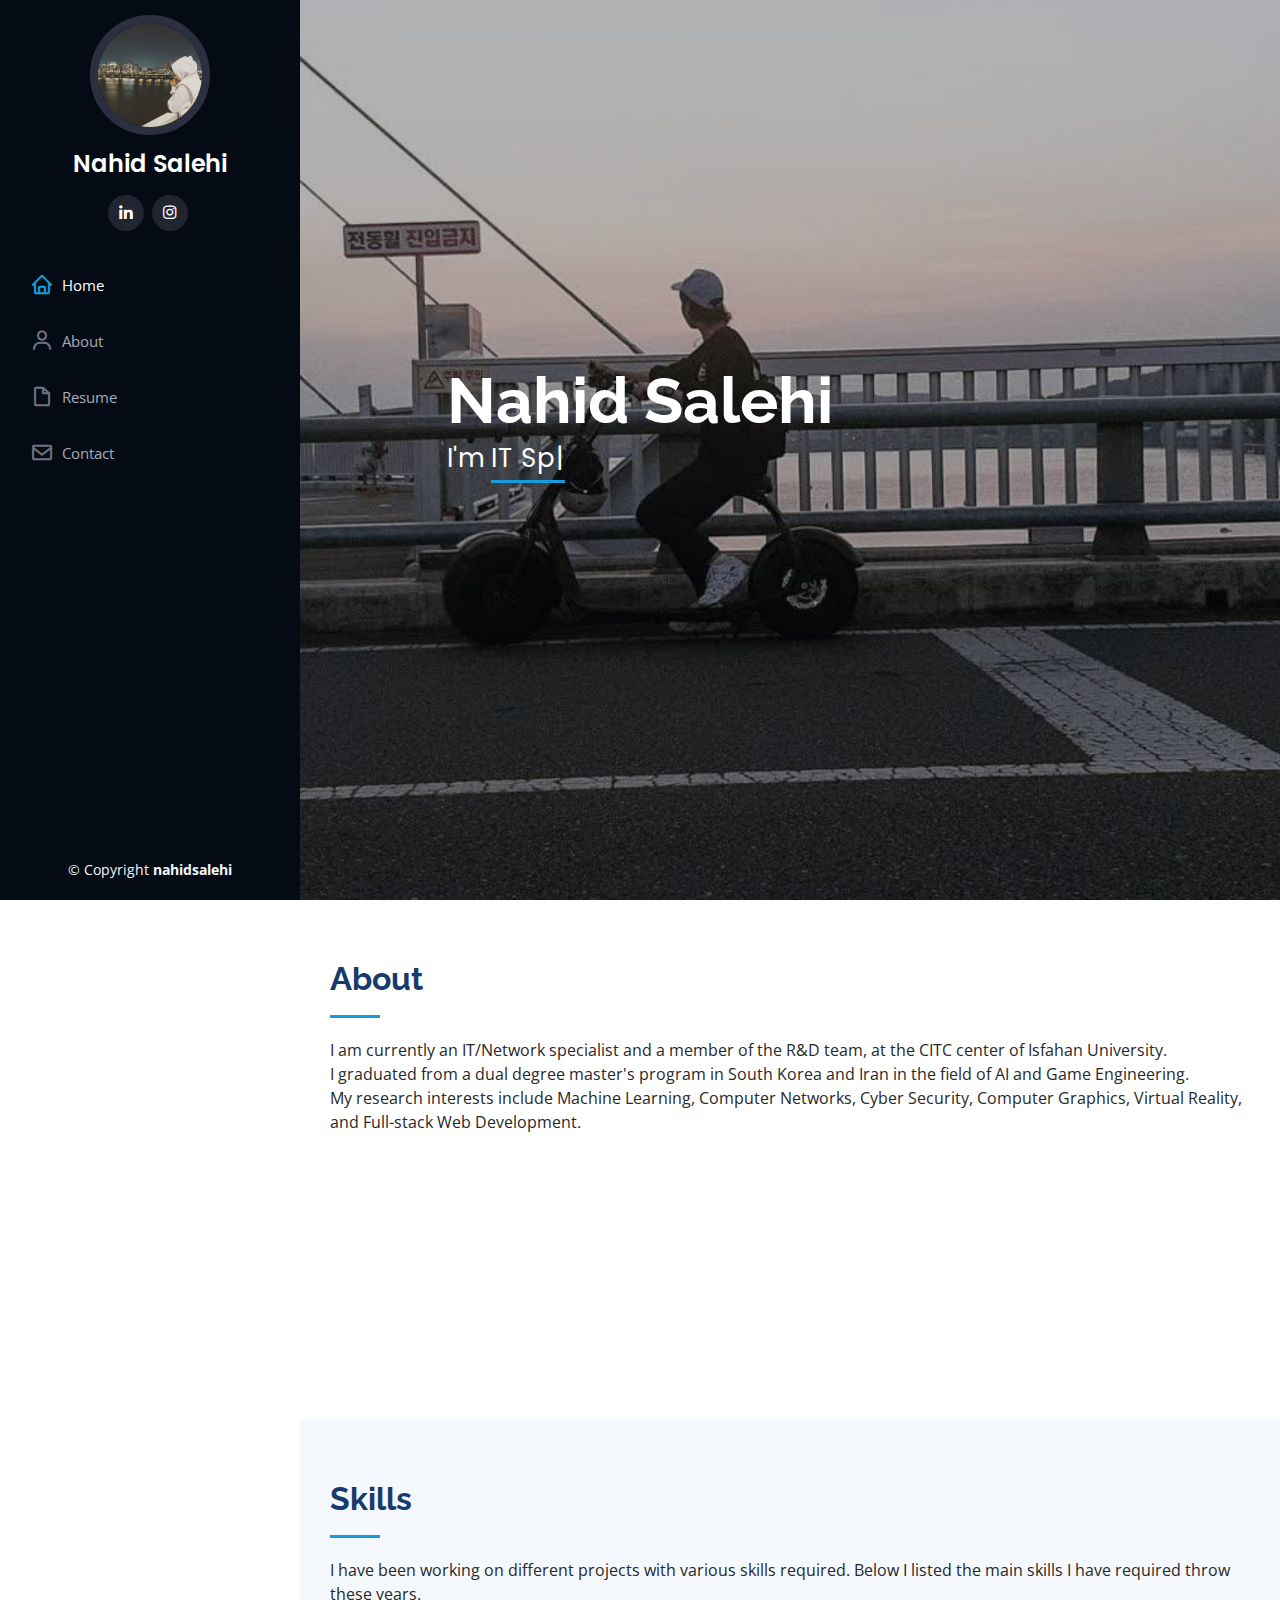
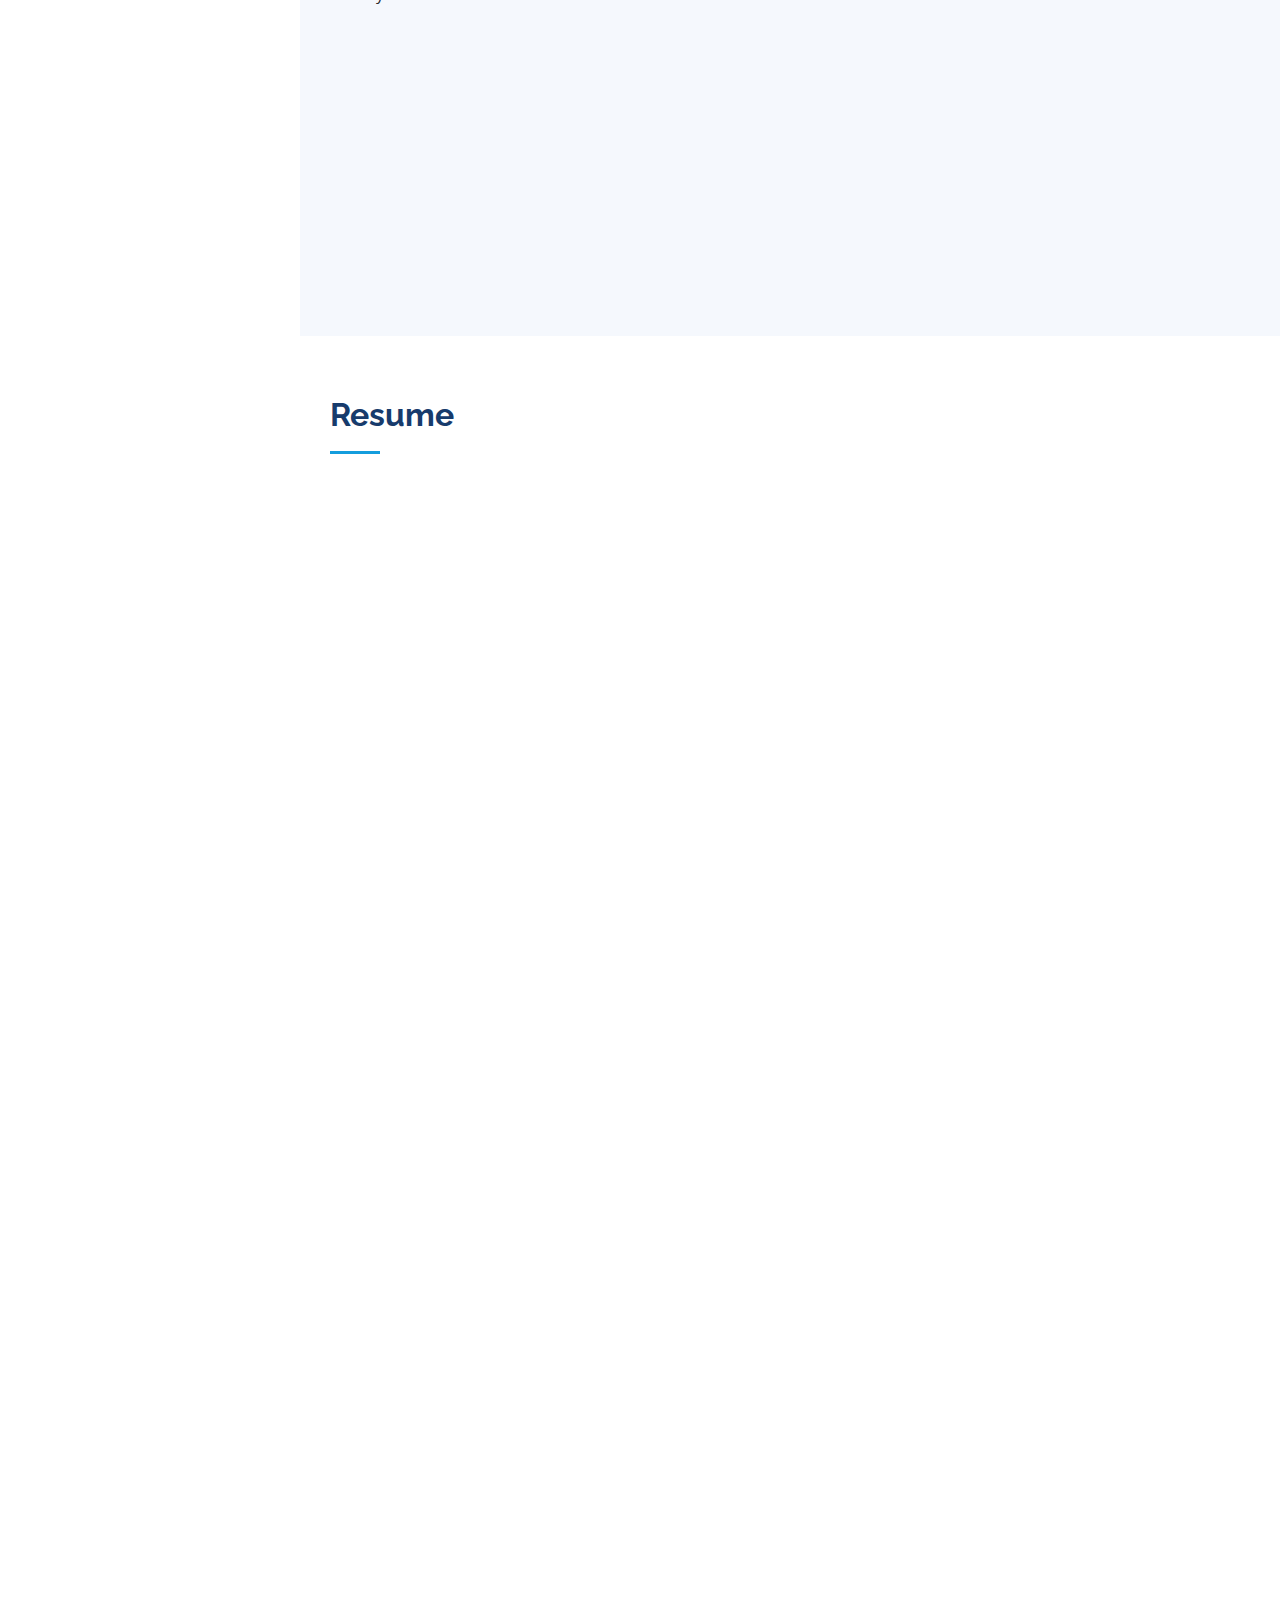
==== index.html @ 471ca466 "Update index.html" ====
<!DOCTYPE html>
<html lang="en">

<head>
  <meta charset="utf-8">
  <meta content="width=device-width, initial-scale=1.0" name="viewport">

  <title>Nahid Salehi - Personal Website</title>
  <meta content="" name="description">
  <meta content="" name="keywords">

  <!-- Favicons -->
  <link href="assets/img/favicon.png" rel="icon">
  <link href="assets/img/apple-touch-icon.png" rel="apple-touch-icon">

  <!-- Google Fonts -->
  <link href="https://fonts.googleapis.com/css?family=Open+Sans:300,300i,400,400i,600,600i,700,700i|Raleway:300,300i,400,400i,500,500i,600,600i,700,700i|Poppins:300,300i,400,400i,500,500i,600,600i,700,700i" rel="stylesheet">

  <!-- Vendor CSS Files -->
  <link href="assets/vendor/aos/aos.css" rel="stylesheet">
  <link href="assets/vendor/bootstrap/css/bootstrap.min.css" rel="stylesheet">
  <link href="assets/vendor/bootstrap-icons/bootstrap-icons.css" rel="stylesheet">
  <link href="assets/vendor/boxicons/css/boxicons.min.css" rel="stylesheet">
  <link href="assets/vendor/glightbox/css/glightbox.min.css" rel="stylesheet">
  <link href="assets/vendor/swiper/swiper-bundle.min.css" rel="stylesheet">

  <!-- Template Main CSS File -->
  <link href="assets/css/style.css" rel="stylesheet">

  <!-- =======================================================
  * Template Name: iPortfolio
  * Updated: Sep 18 2023 with Bootstrap v5.3.2
  * Template URL: https://bootstrapmade.com/iportfolio-bootstrap-portfolio-websites-template/
  * Author: BootstrapMade.com
  * License: https://bootstrapmade.com/license/
  ======================================================== -->
</head>

<body>

  <!-- ======= Mobile nav toggle button ======= -->
  <i class="bi bi-list mobile-nav-toggle d-xl-none"></i>

  <!-- ======= Header ======= -->
  <header id="header">
    <div class="d-flex flex-column">

      <div class="profile">
        <img src="assets/img/profile-img.jpg" alt="" class="img-fluid rounded-circle">
        <h1 class="text-light"><a href="index.html">Nahid Salehi</a></h1>
        <div class="social-links mt-3 text-center">
          <a href="https://ir.linkedin.com/in/nahidsalehi95s" class="linkedin"><i class="bx bxl-linkedin"></i></a>
          <a href="#" class="instagram"><i class="bx bxl-instagram"></i></a>
        </div>
      </div>

      <nav id="navbar" class="nav-menu navbar">
        <ul>
          <li><a href="#hero" class="nav-link scrollto active"><i class="bx bx-home"></i> <span>Home</span></a></li>
          <li><a href="#about" class="nav-link scrollto"><i class="bx bx-user"></i> <span>About</span></a></li>
          <li><a href="#resume" class="nav-link scrollto"><i class="bx bx-file-blank"></i> <span>Resume</span></a></li>
          <!--<li><a href="#portfolio" class="nav-link scrollto"><i class="bx bx-book-content"></i> <span>Portfolio</span></a></li>
          <li><a href="#services" class="nav-link scrollto"><i class="bx bx-server"></i> <span>Services</span></a></li>-->
          <li><a href="#contact" class="nav-link scrollto"><i class="bx bx-envelope"></i> <span>Contact</span></a></li>
        </ul>
      </nav><!-- .nav-menu -->
    </div>
  </header><!-- End Header -->

  <!-- ======= Hero Section ======= -->
  <section id="hero" class="d-flex flex-column justify-content-center align-items-center">
    <div class="hero-container" data-aos="fade-in">
      <h1>Nahid Salehi</h1>
      <p>I'm <span class="typed" data-typed-items="IT Specialist, Network Specialist, R&D Specialist"></span></p>
    </div>
  </section><!-- End Hero -->

  <main id="main">

    <!-- ======= About Section ======= -->
    <section id="about" class="about">
      <div class="container">

        <div class="section-title">
          <h2>About</h2>
          <p>I am currently an IT/Network specialist and a member of the R&D team, at the CITC center of Isfahan University. <br>
            I graduated from a dual degree master's program in South Korea and Iran in the field of AI and Game Engineering. <br>
            My research interests include Machine Learning, Computer Networks, Cyber Security, Computer Graphics, Virtual Reality, and Full-stack Web Development.</p>
        </div>

        <div class="row">
          <div class="col-lg-4" data-aos="fade-right">
            <img src="assets/img/hero-bg.jpg" class="img-fluid" alt="">
          </div>
          <div class="col-lg-8 pt-4 pt-lg-0 content" data-aos="fade-left">
            <h3>Network Specialist @ R&D Team</h3>
            <!-- <p class="fst-italic">
              I am an IT/Network specialist and a member of the R&D team, at the CITC center of Isfahan University.
            </p> -->
            <div class="row">
              <div class="col-lg-6">
                <ul>
                  <li><i class="bi bi-chevron-right"></i> <strong>Birthday:</strong> <span>18 Sep 1995</span></li>
                  <li><i class="bi bi-chevron-right"></i> <strong>Website:</strong> <span>https://nahidsalehi.github.io/CV/</span></li>
                  <li><i class="bi bi-chevron-right"></i> <strong>Phone:</strong> <span>+983 793 4312</span></li>
                </ul>
              </div>
              <div class="col-lg-6">
                <ul>
                  <li><i class="bi bi-chevron-right"></i> <strong>Age:</strong> <span>28</span></li>
                  <li><i class="bi bi-chevron-right"></i> <strong>Degree:</strong> <span>double Masters degree</span></li>
                  <li><i class="bi bi-chevron-right"></i> <strong>PhEmailone:</strong>n.salehi@nic.ui.ac.ir</br>salehinahid7@gmail.com</li>
                </ul>
              </div>
            </div>
            <p>
              
            </p>
          </div>
        </div>

      </div>
    </section><!-- End About Section -->

    <!-- ======= Facts Section ======= -->
    <!--<section id="facts" class="facts">
      <div class="container">

        <div class="section-title">
          <h2>Facts</h2>
          <p>Magnam dolores commodi suscipit. Necessitatibus eius consequatur ex aliquid fuga eum quidem. Sit sint consectetur velit. Quisquam quos quisquam cupiditate. Et nemo qui impedit suscipit alias ea. Quia fugiat sit in iste officiis commodi quidem hic quas.</p>
        </div>

        <div class="row no-gutters">

          <div class="col-lg-3 col-md-6 d-md-flex align-items-md-stretch" data-aos="fade-up">
            <div class="count-box">
              <i class="bi bi-emoji-smile"></i>
              <span data-purecounter-start="0" data-purecounter-end="232" data-purecounter-duration="1" class="purecounter"></span>
              <p><strong>Happy Clients</strong> consequuntur quae</p>
            </div>
          </div>

          <div class="col-lg-3 col-md-6 d-md-flex align-items-md-stretch" data-aos="fade-up" data-aos-delay="100">
            <div class="count-box">
              <i class="bi bi-journal-richtext"></i>
              <span data-purecounter-start="0" data-purecounter-end="521" data-purecounter-duration="1" class="purecounter"></span>
              <p><strong>Projects</strong> adipisci atque cum quia aut</p>
            </div>
          </div>

          <div class="col-lg-3 col-md-6 d-md-flex align-items-md-stretch" data-aos="fade-up" data-aos-delay="200">
            <div class="count-box">
              <i class="bi bi-headset"></i>
              <span data-purecounter-start="0" data-purecounter-end="1453" data-purecounter-duration="1" class="purecounter"></span>
              <p><strong>Hours Of Support</strong> aut commodi quaerat</p>
            </div>
          </div>

          <div class="col-lg-3 col-md-6 d-md-flex align-items-md-stretch" data-aos="fade-up" data-aos-delay="300">
            <div class="count-box">
              <i class="bi bi-people"></i>
              <span data-purecounter-start="0" data-purecounter-end="32" data-purecounter-duration="1" class="purecounter"></span>
              <p><strong>Hard Workers</strong> rerum asperiores dolor</p>
            </div>
          </div>

        </div>

      </div> 
    </section> -->

    <!-- ======= Skills Section ======= -->
    <section id="skills" class="skills section-bg">
      <div class="container">

        <div class="section-title">
          <h2>Skills</h2>
          <p>I have been working on different projects with various skills required. Below I listed the main skills I have required throw these years.</p>
        </div>

        <div class="row skills-content">

          <div class="col-lg-6" data-aos="fade-up">

            <div class="progress">
              <span class="skill">C++ <i class="val">80%</i></span>
              <div class="progress-bar-wrap">
                <div class="progress-bar" role="progressbar" aria-valuenow="80" aria-valuemin="0" aria-valuemax="100"></div>
              </div>
            </div>

            <div class="progress">
              <span class="skill">PHP <i class="val">70%</i></span>
              <div class="progress-bar-wrap">
                <div class="progress-bar" role="progressbar" aria-valuenow="70" aria-valuemin="0" aria-valuemax="100"></div>
              </div>
            </div>

            <div class="progress">
              <span class="skill">HTML <i class="val">75%</i></span>
              <div class="progress-bar-wrap">
                <div class="progress-bar" role="progressbar" aria-valuenow="75" aria-valuemin="0" aria-valuemax="100"></div>
              </div>
            </div>

             <div class="progress">
              <span class="skill">Linux <i class="val">85%</i></span>
              <div class="progress-bar-wrap">
                <div class="progress-bar" role="progressbar" aria-valuenow="85" aria-valuemin="0" aria-valuemax="100"></div>
              </div>
            </div>

          </div>

          <div class="col-lg-6" data-aos="fade-up" data-aos-delay="100">

            <div class="progress">
              <span class="skill">CSS <i class="val">80%</i></span>
              <div class="progress-bar-wrap">
                <div class="progress-bar" role="progressbar" aria-valuenow="80" aria-valuemin="0" aria-valuemax="100"></div>
              </div>
            </div>

            <div class="progress">
              <span class="skill">Javascript <i class="val">60%</i></span>
              <div class="progress-bar-wrap">
                <div class="progress-bar" role="progressbar" aria-valuenow="60" aria-valuemin="0" aria-valuemax="100"></div>
              </div>
            </div>

            <div class="progress">
              <span class="skill">Photoshop  &amp; Video Editing <i class="val">55%</i></span>
              <div class="progress-bar-wrap">
                <div class="progress-bar" role="progressbar" aria-valuenow="55" aria-valuemin="0" aria-valuemax="100"></div>
              </div>
            </div>

          </div>

        </div>

      </div>
    </section><!-- End Skills Section -->

    <!-- ======= Resume Section ======= -->
    <section id="resume" class="resume">
      <div class="container">

        <div class="section-title">
          <h2>Resume</h2>
          <p></p>
        </div>

        <div class="row">
          <div class="col-lg-6" data-aos="fade-up">
            <!--<h3 class="resume-title">Sumary</h3>
            <div class="resume-item pb-0">
              <h4>Alex Smith</h4>
              <p><em>Innovative and deadline-driven Graphic Designer with 3+ years of experience designing and developing user-centered digital/print marketing material from initial concept to final, polished deliverable.</em></p>
              <ul>
                <li>Portland par 127,Orlando, FL</li>
                <li>(123) 456-7891</li>
                <li>alice.barkley@example.com</li>
              </ul>
            </div>-->

            <h3 class="resume-title">Education</h3>
            <div class="resume-item">
              <h4>M.Sc. of Computer Engineering - Artificial Intelligence &amp; Game Engineering</h4>
              <h5>Sep. 2018 - Mar. 2021</h5>
              <p><em><b>Dual Degree Program:</b> Keimyung University (Daegu, South Korea) <br>
                University of Isfahan(Isfahan, Iran)<br></em></p>
              <p>THESIS - Simulation of Group Formation based on Deep Reinforcement Learning <br>
                Supervisors: Prof. Mankyu Sung (Korea), Hossein Mahvash (Isfahan) <br>
                GPA 3.7/4.0</p>
            </div>
            <div class="resume-item">
              <h4>B.Sc. of Computer Engineering - Software</h4>
              <h5>Sep. 2012 - Feb. 2017</h5>
              <p><em>Isfahan University, Isfahan, Iran</em></p>
              <p>THESIS - Android Application: PC Remote Controller <br>
                Supervisor: Prof. Ahmad Reza Naghshnilchi <br>
                GPA 3.3/4.0</p>
            </div>
            <h3 class="resume-title">HONORS AND CERTIFICATIONS</h3>
            <div class="resume-item">
              <ul>
                <li>Ranked 4sth among B.Sc. Students in Computer Engineering(software), 2017</li>
                <li>Ranked 1st in the first round of application battle competitions at the University of Isfahan, 2013</li>
                <li>Certificate of LAS program for teaching English in South Korean, 2020</li>
                <li>Member of the "MehrAfarin" charity organization in Iran (Instagram ID: @mehr.afariin99)</li>
              </ul>
            </div>
            <h3 class="resume-title">LANGUAGE SKILLS</h3>
            <div class="resume-item">
              <ul>
                <li>English: TOEFL ibt 86 (2019)</li>
                <li>Korean: Intermediate Level (have spent two semesters in Korea)</li>
                <li>Certificate of LAS program for teaching English in South Korean, 2020</li>
                <li>Persian: Native</li>
              </ul>
            </div>
          </div>
          <div class="col-lg-6" data-aos="fade-up" data-aos-delay="100">
            <h3 class="resume-title">Professional Experience</h3>
            <div class="resume-item">
              <h4>IT/Network Specialist - R&amp;D Specialist</h4>
              <h5>May 2022 - Present</h5>
              <p><em>Isfahan University </em></p>
              <p>Projects:</p>
              <ul>
                <li><b>Splunk</b> Enterprise Security (Installation, Set Up, Security Reports using SPL)</li>
                <li><b>VMware</b> ESXi, VSphere, VCenter </li>
                <li><b>Kayako</b> GFI Help Desk (Installation and Development based on Isfahan University requirements)</li>
                <li><b>NetBox</b> data center infrastructure management (DCIM) tool</li>
                <li><b>Laravel</b> PHP web framework</li>
              </ul>
            </div>
            <div class="resume-item">
              <h4>Research Assistance</h4>
              <h5>Nov. 2019 - July 2021</h5>
              <p><em>Keimyung University (KMU), Computer Game Department, South Korea</em></p>
              <ul>
                <li>Published paper: Hybrid group formation simulation based on deep reinforcement learning</li>
                <li>Published paper: Realistic Multi-Agent Formation Using Discretionary Group Behavior (DGB)</li>
              </ul>
            </div>
            <div class="resume-item">
              <h4>VR Game: Machine Gun Robots</h4>
              <h5>Nov. 2019 - July 2021</h5>
              <p><em>Keimyung University (KMU), South Korea</em></p>
              <ul>
                <li>This is a game developed based on VR technology which can be played using a simple Google cardboard.</li>
                <li>The player is located in an area and needs to shoot at flying objects in order to survive.</li>
              </ul>
            </div>
            <div class="resume-item">
              <h4>Job Finder Android Application</h4>
              <h5>July 2017</h5>
              <p><em>Computer Engineering Department, University of Isfahan</em></p>
              <ul>
                <li>This is an Android application that can make a direct connection between job searchers and employers.</li>
                <li>This direct connection can speed up the process of finding jobs.</li>
              </ul>
            </div>
            <h3 class="resume-title">INTERESTS</h3>
            <div class="resume-item">
              <ul>
                <li>Classical guitar</li>
                <li>Basketball</li>
                <li>Photographing</li>
                <li>Editing videos</li>
                <li>Reading books</li>
              </ul>
            </div>
          </div>
        </div>

      </div>
    </section><!-- End Resume Section -->

    <!-- ======= Portfolio Section ======= -->
    <!--<section id="portfolio" class="portfolio section-bg">
      <div class="container">

        <div class="section-title">
          <h2>Portfolio</h2>
          <p>Magnam dolores commodi suscipit. Necessitatibus eius consequatur ex aliquid fuga eum quidem. Sit sint consectetur velit. Quisquam quos quisquam cupiditate. Et nemo qui impedit suscipit alias ea. Quia fugiat sit in iste officiis commodi quidem hic quas.</p>
        </div>

        <div class="row" data-aos="fade-up">
          <div class="col-lg-12 d-flex justify-content-center">
            <ul id="portfolio-flters">
              <li data-filter="*" class="filter-active">All</li>
              <li data-filter=".filter-app">App</li>
              <li data-filter=".filter-card">Card</li>
              <li data-filter=".filter-web">Web</li>
            </ul>
          </div>
        </div>

        <div class="row portfolio-container" data-aos="fade-up" data-aos-delay="100">

          <div class="col-lg-4 col-md-6 portfolio-item filter-app">
            <div class="portfolio-wrap">
              <img src="assets/img/portfolio/portfolio-1.jpg" class="img-fluid" alt="">
              <div class="portfolio-links">
                <a href="assets/img/portfolio/portfolio-1.jpg" data-gallery="portfolioGallery" class="portfolio-lightbox" title="App 1"><i class="bx bx-plus"></i></a>
                <a href="portfolio-details.html" title="More Details"><i class="bx bx-link"></i></a>
              </div>
            </div>
          </div>

          <div class="col-lg-4 col-md-6 portfolio-item filter-web">
            <div class="portfolio-wrap">
              <img src="assets/img/portfolio/portfolio-2.jpg" class="img-fluid" alt="">
              <div class="portfolio-links">
                <a href="assets/img/portfolio/portfolio-2.jpg" data-gallery="portfolioGallery" class="portfolio-lightbox" title="Web 3"><i class="bx bx-plus"></i></a>
                <a href="portfolio-details.html" title="More Details"><i class="bx bx-link"></i></a>
              </div>
            </div>
          </div>

          <div class="col-lg-4 col-md-6 portfolio-item filter-app">
            <div class="portfolio-wrap">
              <img src="assets/img/portfolio/portfolio-3.jpg" class="img-fluid" alt="">
              <div class="portfolio-links">
                <a href="assets/img/portfolio/portfolio-3.jpg" data-gallery="portfolioGallery" class="portfolio-lightbox" title="App 2"><i class="bx bx-plus"></i></a>
                <a href="portfolio-details.html" title="More Details"><i class="bx bx-link"></i></a>
              </div>
            </div>
          </div>

          <div class="col-lg-4 col-md-6 portfolio-item filter-card">
            <div class="portfolio-wrap">
              <img src="assets/img/portfolio/portfolio-4.jpg" class="img-fluid" alt="">
              <div class="portfolio-links">
                <a href="assets/img/portfolio/portfolio-4.jpg" data-gallery="portfolioGallery" class="portfolio-lightbox" title="Card 2"><i class="bx bx-plus"></i></a>
                <a href="portfolio-details.html" title="More Details"><i class="bx bx-link"></i></a>
              </div>
            </div>
          </div>

          <div class="col-lg-4 col-md-6 portfolio-item filter-web">
            <div class="portfolio-wrap">
              <img src="assets/img/portfolio/portfolio-5.jpg" class="img-fluid" alt="">
              <div class="portfolio-links">
                <a href="assets/img/portfolio/portfolio-5.jpg" data-gallery="portfolioGallery" class="portfolio-lightbox" title="Web 2"><i class="bx bx-plus"></i></a>
                <a href="portfolio-details.html" title="More Details"><i class="bx bx-link"></i></a>
              </div>
            </div>
          </div>

          <div class="col-lg-4 col-md-6 portfolio-item filter-app">
            <div class="portfolio-wrap">
              <img src="assets/img/portfolio/portfolio-6.jpg" class="img-fluid" alt="">
              <div class="portfolio-links">
                <a href="assets/img/portfolio/portfolio-6.jpg" data-gallery="portfolioGallery" class="portfolio-lightbox" title="App 3"><i class="bx bx-plus"></i></a>
                <a href="portfolio-details.html" title="More Details"><i class="bx bx-link"></i></a>
              </div>
            </div>
          </div>

          <div class="col-lg-4 col-md-6 portfolio-item filter-card">
            <div class="portfolio-wrap">
              <img src="assets/img/portfolio/portfolio-7.jpg" class="img-fluid" alt="">
              <div class="portfolio-links">
                <a href="assets/img/portfolio/portfolio-7.jpg" data-gallery="portfolioGallery" class="portfolio-lightbox" title="Card 1"><i class="bx bx-plus"></i></a>
                <a href="portfolio-details.html" title="More Details"><i class="bx bx-link"></i></a>
              </div>
            </div>
          </div>

          <div class="col-lg-4 col-md-6 portfolio-item filter-card">
            <div class="portfolio-wrap">
              <img src="assets/img/portfolio/portfolio-8.jpg" class="img-fluid" alt="">
              <div class="portfolio-links">
                <a href="assets/img/portfolio/portfolio-8.jpg" data-gallery="portfolioGallery" class="portfolio-lightbox" title="Card 3"><i class="bx bx-plus"></i></a>
                <a href="portfolio-details.html" title="More Details"><i class="bx bx-link"></i></a>
              </div>
            </div>
          </div>

          <div class="col-lg-4 col-md-6 portfolio-item filter-web">
            <div class="portfolio-wrap">
              <img src="assets/img/portfolio/portfolio-9.jpg" class="img-fluid" alt="">
              <div class="portfolio-links">
                <a href="assets/img/portfolio/portfolio-9.jpg" data-gallery="portfolioGallery" class="portfolio-lightbox" title="Web 3"><i class="bx bx-plus"></i></a>
                <a href="portfolio-details.html" title="More Details"><i class="bx bx-link"></i></a>
              </div>
            </div>
          </div>

        </div>

      </div>
    </section> -->

    <!-- ======= Services Section ======= -->
    <!-- <section id="services" class="services">
      <div class="container">

        <div class="section-title">
          <h2>Services</h2>
          <p>Magnam dolores commodi suscipit. Necessitatibus eius consequatur ex aliquid fuga eum quidem. Sit sint consectetur velit. Quisquam quos quisquam cupiditate. Et nemo qui impedit suscipit alias ea. Quia fugiat sit in iste officiis commodi quidem hic quas.</p>
        </div>

        <div class="row">
          <div class="col-lg-4 col-md-6 icon-box" data-aos="fade-up">
            <div class="icon"><i class="bi bi-briefcase"></i></div>
            <h4 class="title"><a href="">Lorem Ipsum</a></h4>
            <p class="description">Voluptatum deleniti atque corrupti quos dolores et quas molestias excepturi sint occaecati cupiditate non provident</p>
          </div>
          <div class="col-lg-4 col-md-6 icon-box" data-aos="fade-up" data-aos-delay="100">
            <div class="icon"><i class="bi bi-card-checklist"></i></div>
            <h4 class="title"><a href="">Dolor Sitema</a></h4>
            <p class="description">Minim veniam, quis nostrud exercitation ullamco laboris nisi ut aliquip ex ea commodo consequat tarad limino ata</p>
          </div>
          <div class="col-lg-4 col-md-6 icon-box" data-aos="fade-up" data-aos-delay="200">
            <div class="icon"><i class="bi bi-bar-chart"></i></div>
            <h4 class="title"><a href="">Sed ut perspiciatis</a></h4>
            <p class="description">Duis aute irure dolor in reprehenderit in voluptate velit esse cillum dolore eu fugiat nulla pariatur</p>
          </div>
          <div class="col-lg-4 col-md-6 icon-box" data-aos="fade-up" data-aos-delay="300">
            <div class="icon"><i class="bi bi-binoculars"></i></div>
            <h4 class="title"><a href="">Magni Dolores</a></h4>
            <p class="description">Excepteur sint occaecat cupidatat non proident, sunt in culpa qui officia deserunt mollit anim id est laborum</p>
          </div>
          <div class="col-lg-4 col-md-6 icon-box" data-aos="fade-up" data-aos-delay="400">
            <div class="icon"><i class="bi bi-brightness-high"></i></div>
            <h4 class="title"><a href="">Nemo Enim</a></h4>
            <p class="description">At vero eos et accusamus et iusto odio dignissimos ducimus qui blanditiis praesentium voluptatum deleniti atque</p>
          </div>
          <div class="col-lg-4 col-md-6 icon-box" data-aos="fade-up" data-aos-delay="500">
            <div class="icon"><i class="bi bi-calendar4-week"></i></div>
            <h4 class="title"><a href="">Eiusmod Tempor</a></h4>
            <p class="description">Et harum quidem rerum facilis est et expedita distinctio. Nam libero tempore, cum soluta nobis est eligendi</p>
          </div>
        </div>

      </div> 
    </section> -->

    <!-- ======= Testimonials Section ======= -->
    <!-- <section id="testimonials" class="testimonials section-bg">
      <div class="container">

        <div class="section-title">
          <h2>Testimonials</h2>
          <p>Magnam dolores commodi suscipit. Necessitatibus eius consequatur ex aliquid fuga eum quidem. Sit sint consectetur velit. Quisquam quos quisquam cupiditate. Et nemo qui impedit suscipit alias ea. Quia fugiat sit in iste officiis commodi quidem hic quas.</p>
        </div>

        <div class="testimonials-slider swiper" data-aos="fade-up" data-aos-delay="100">
          <div class="swiper-wrapper">

            <div class="swiper-slide">
              <div class="testimonial-item" data-aos="fade-up">
                <p>
                  <i class="bx bxs-quote-alt-left quote-icon-left"></i>
                  Proin iaculis purus consequat sem cure digni ssim donec porttitora entum suscipit rhoncus. Accusantium quam, ultricies eget id, aliquam eget nibh et. Maecen aliquam, risus at semper.
                  <i class="bx bxs-quote-alt-right quote-icon-right"></i>
                </p>
                <img src="assets/img/testimonials/testimonials-1.jpg" class="testimonial-img" alt="">
                <h3>Saul Goodman</h3>
                <h4>Ceo &amp; Founder</h4>
              </div> 
            </div>

            <div class="swiper-slide">
              <div class="testimonial-item" data-aos="fade-up" data-aos-delay="100">
                <p>
                  <i class="bx bxs-quote-alt-left quote-icon-left"></i>
                  Export tempor illum tamen malis malis eram quae irure esse labore quem cillum quid cillum eram malis quorum velit fore eram velit sunt aliqua noster fugiat irure amet legam anim culpa.
                  <i class="bx bxs-quote-alt-right quote-icon-right"></i>
                </p>
                <img src="assets/img/testimonials/testimonials-2.jpg" class="testimonial-img" alt="">
                <h3>Sara Wilsson</h3>
                <h4>Designer</h4>
              </div>
            </div>

            <div class="swiper-slide">
              <div class="testimonial-item" data-aos="fade-up" data-aos-delay="200">
                <p>
                  <i class="bx bxs-quote-alt-left quote-icon-left"></i>
                  Enim nisi quem export duis labore cillum quae magna enim sint quorum nulla quem veniam duis minim tempor labore quem eram duis noster aute amet eram fore quis sint minim.
                  <i class="bx bxs-quote-alt-right quote-icon-right"></i>
                </p>
                <img src="assets/img/testimonials/testimonials-3.jpg" class="testimonial-img" alt="">
                <h3>Jena Karlis</h3>
                <h4>Store Owner</h4>
              </div>
            </div>

            <div class="swiper-slide">
              <div class="testimonial-item" data-aos="fade-up" data-aos-delay="300">
                <p>
                  <i class="bx bxs-quote-alt-left quote-icon-left"></i>
                  Fugiat enim eram quae cillum dolore dolor amet nulla culpa multos export minim fugiat minim velit minim dolor enim duis veniam ipsum anim magna sunt elit fore quem dolore labore illum veniam.
                  <i class="bx bxs-quote-alt-right quote-icon-right"></i>
                </p>
                <img src="assets/img/testimonials/testimonials-4.jpg" class="testimonial-img" alt="">
                <h3>Matt Brandon</h3>
                <h4>Freelancer</h4>
              </div>
            </div>

            <div class="swiper-slide">
              <div class="testimonial-item" data-aos="fade-up" data-aos-delay="400">
                <p>
                  <i class="bx bxs-quote-alt-left quote-icon-left"></i>
                  Quis quorum aliqua sint quem legam fore sunt eram irure aliqua veniam tempor noster veniam enim culpa labore duis sunt culpa nulla illum cillum fugiat legam esse veniam culpa fore nisi cillum quid.
                  <i class="bx bxs-quote-alt-right quote-icon-right"></i>
                </p>
                <img src="assets/img/testimonials/testimonials-5.jpg" class="testimonial-img" alt="">
                <h3>John Larson</h3>
                <h4>Entrepreneur</h4>
              </div>
            </div>

          </div>
          <div class="swiper-pagination"></div>
        </div>

      </div> 
    </section> -->
    <!-- ======= Contact Section ======= -->
    <section id="contact" class="contact">
      <div class="container">

        <div class="section-title">
          <h2>Contact</h2>
        </div>

        <div class="row" data-aos="fade-in">

          <div class="col-lg-5 d-flex align-items-stretch">
            <div class="info">
              <div class="address">
                <i class="bi bi-geo-alt"></i>
                <h4>Location:</h4>
                <p>Isfahan University, Isfahan 8174673441, Iran</p>
              </div>

              <div class="email">
                <i class="bi bi-envelope"></i>
                <h4>Email:</h4>
                <p>salehinahid7@gmail.com - n.salehi@nic.ui.ac.ir</p>
              </div>

              <div class="phone">
                <i class="bi bi-phone"></i>
                <h4>Call:</h4>
                <p>+983 793 4312</p>
              </div>

              <iframe class="locationmap" src="https://www.google.com/maps/embed?pb=!1m14!1m12!1m3!1d7993.324485076374!2d51.65897610734067!3d32.6120738209515!2m3!1f0!2f0!3f0!3m2!1i1024!2i768!4f13.1!5e0!3m2!1sen!2s!4v1695728082720!5m2!1sen!2s" width="600" height="450" style="border:0;" allowfullscreen="" loading="lazy" referrerpolicy="no-referrer-when-downgrade"></iframe>
            </div>

          </div>

          <div class="col-lg-7 mt-5 mt-lg-0 d-flex align-items-stretch">
            <form action="forms/contact.php" method="post" role="form" class="php-email-form">
              <div class="row">
                <div class="form-group col-md-6">
                  <label for="name">Your Name</label>
                  <input type="text" name="name" class="form-control" id="name" required>
                </div>
                <div class="form-group col-md-6">
                  <label for="name">Your Email</label>
                  <input type="email" class="form-control" name="email" id="email" required>
                </div>
              </div>
              <div class="form-group">
                <label for="name">Subject</label>
                <input type="text" class="form-control" name="subject" id="subject" required>
              </div>
              <div class="form-group">
                <label for="name">Message</label>
                <textarea class="form-control" name="message" rows="10" required></textarea>
              </div>
              <div class="my-3">
                <div class="loading">Loading</div>
                <div class="error-message"></div>
                <div class="sent-message">Your message has been sent. Thank you!</div>
              </div>
              <div class="text-center"><button type="submit">Send Message</button></div>
            </form>
          </div>

        </div>

      </div>
    </section><!-- End Contact Section -->

  </main><!-- End #main -->

  <!-- ======= Footer ======= -->
  <footer id="footer">
    <div class="container">
      <div class="copyright">
        &copy; Copyright <strong><span>nahidsalehi</span></strong>
      </div>
      <div class="credits">
        <!-- All the links in the footer should remain intact. -->
        <!-- You can delete the links only if you purchased the pro version. -->
        <!-- Licensing information: https://bootstrapmade.com/license/ -->
        <!-- Purchase the pro version with working PHP/AJAX contact form: https://bootstrapmade.com/iportfolio-bootstrap-portfolio-websites-template/ -->
        
      </div>
    </div>
  </footer><!-- End  Footer -->

  <a href="#" class="back-to-top d-flex align-items-center justify-content-center"><i class="bi bi-arrow-up-short"></i></a>

  <!-- Vendor JS Files -->
  <script src="assets/vendor/purecounter/purecounter_vanilla.js"></script>
  <script src="assets/vendor/aos/aos.js"></script>
  <script src="assets/vendor/bootstrap/js/bootstrap.bundle.min.js"></script>
  <script src="assets/vendor/glightbox/js/glightbox.min.js"></script>
  <script src="assets/vendor/isotope-layout/isotope.pkgd.min.js"></script>
  <script src="assets/vendor/swiper/swiper-bundle.min.js"></script>
  <script src="assets/vendor/typed.js/typed.umd.js"></script>
  <script src="assets/vendor/waypoints/noframework.waypoints.js"></script>
  <script src="assets/vendor/php-email-form/validate.js"></script>

  <!-- Template Main JS File -->
  <script src="assets/js/main.js"></script>

</body>

</html>
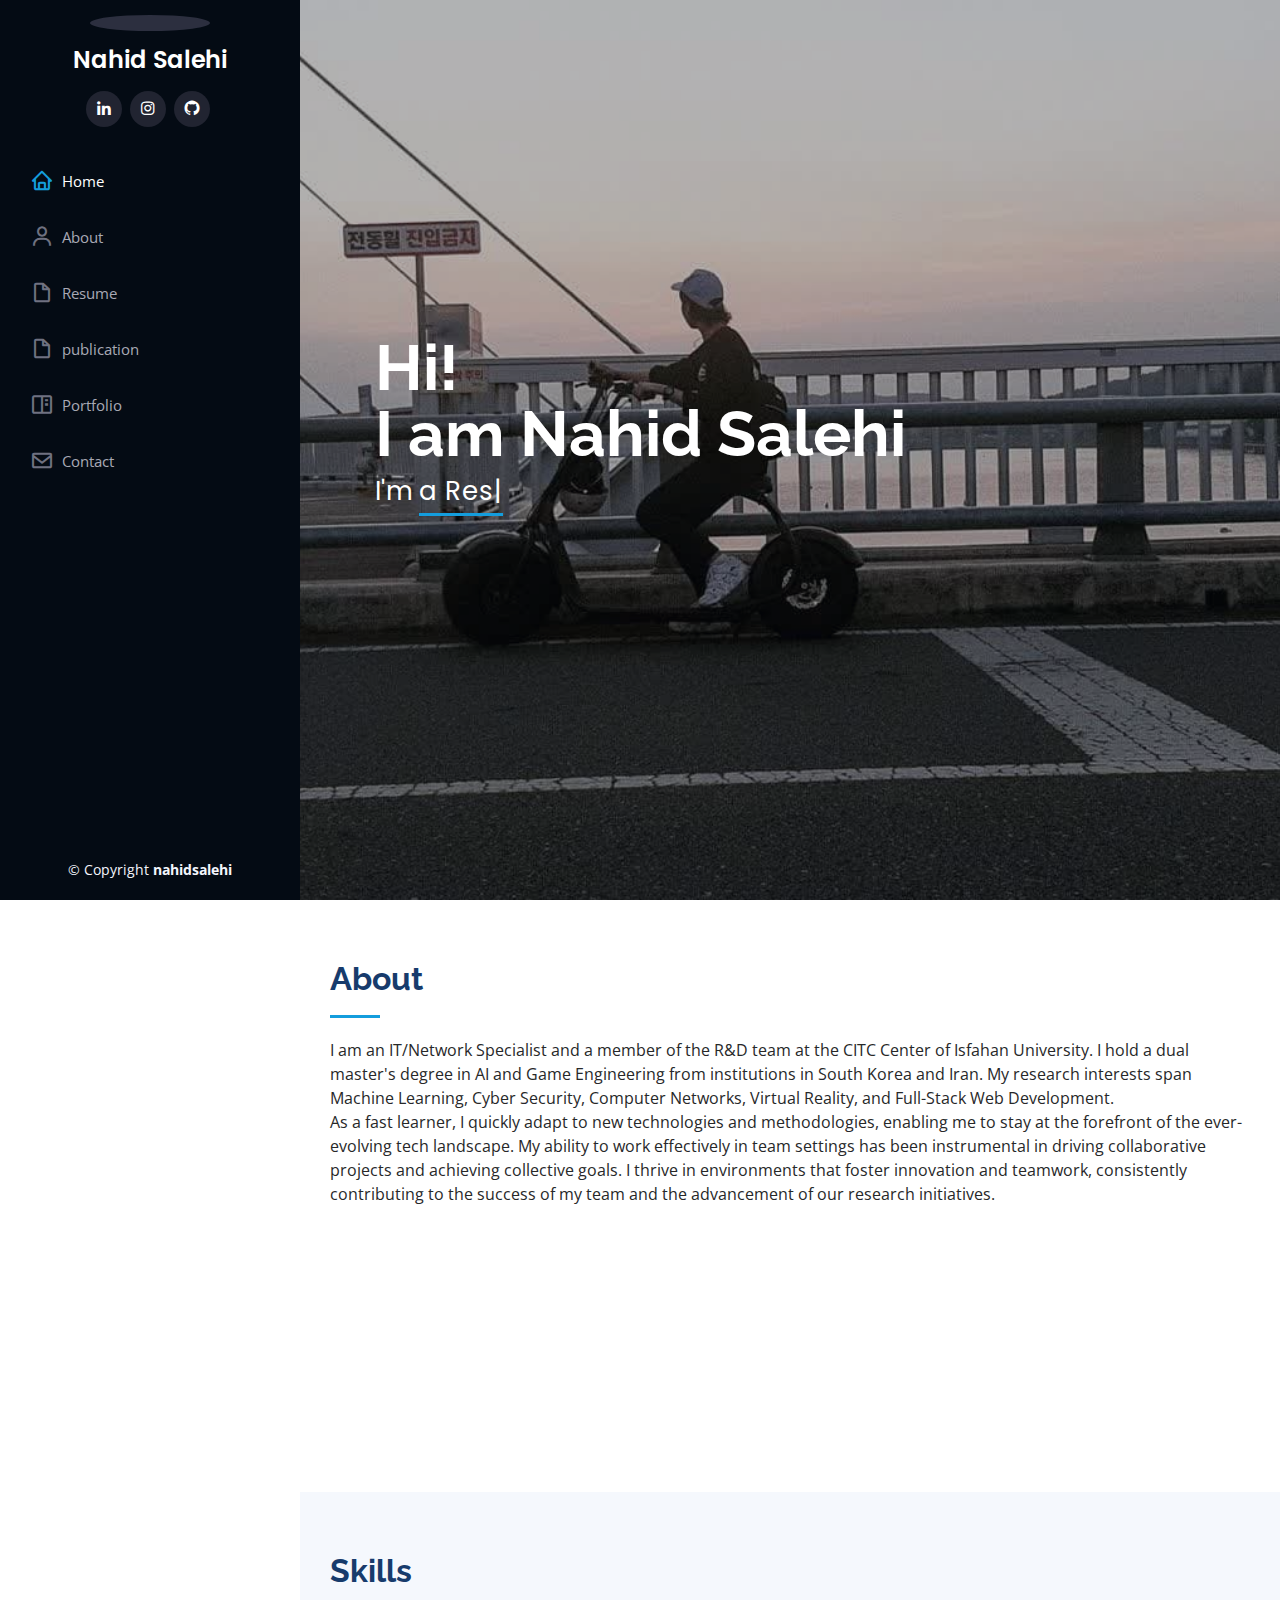
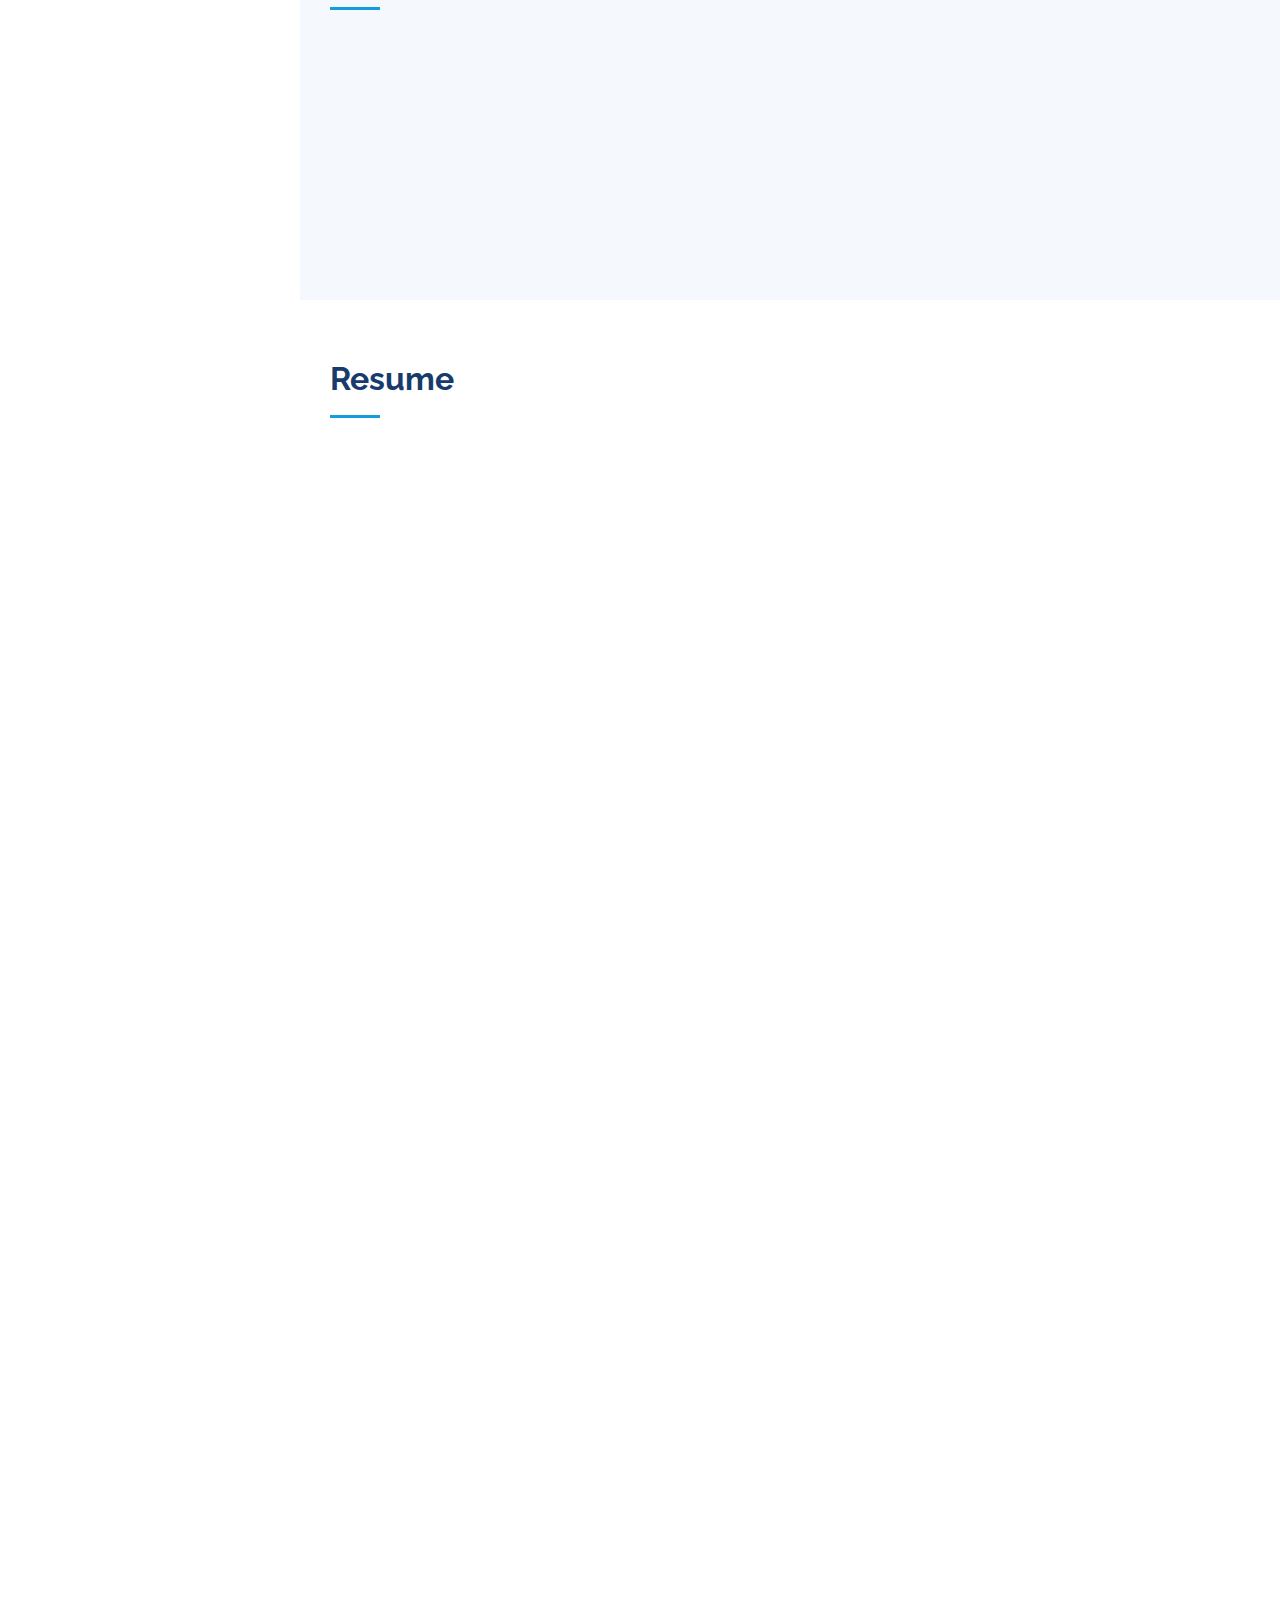
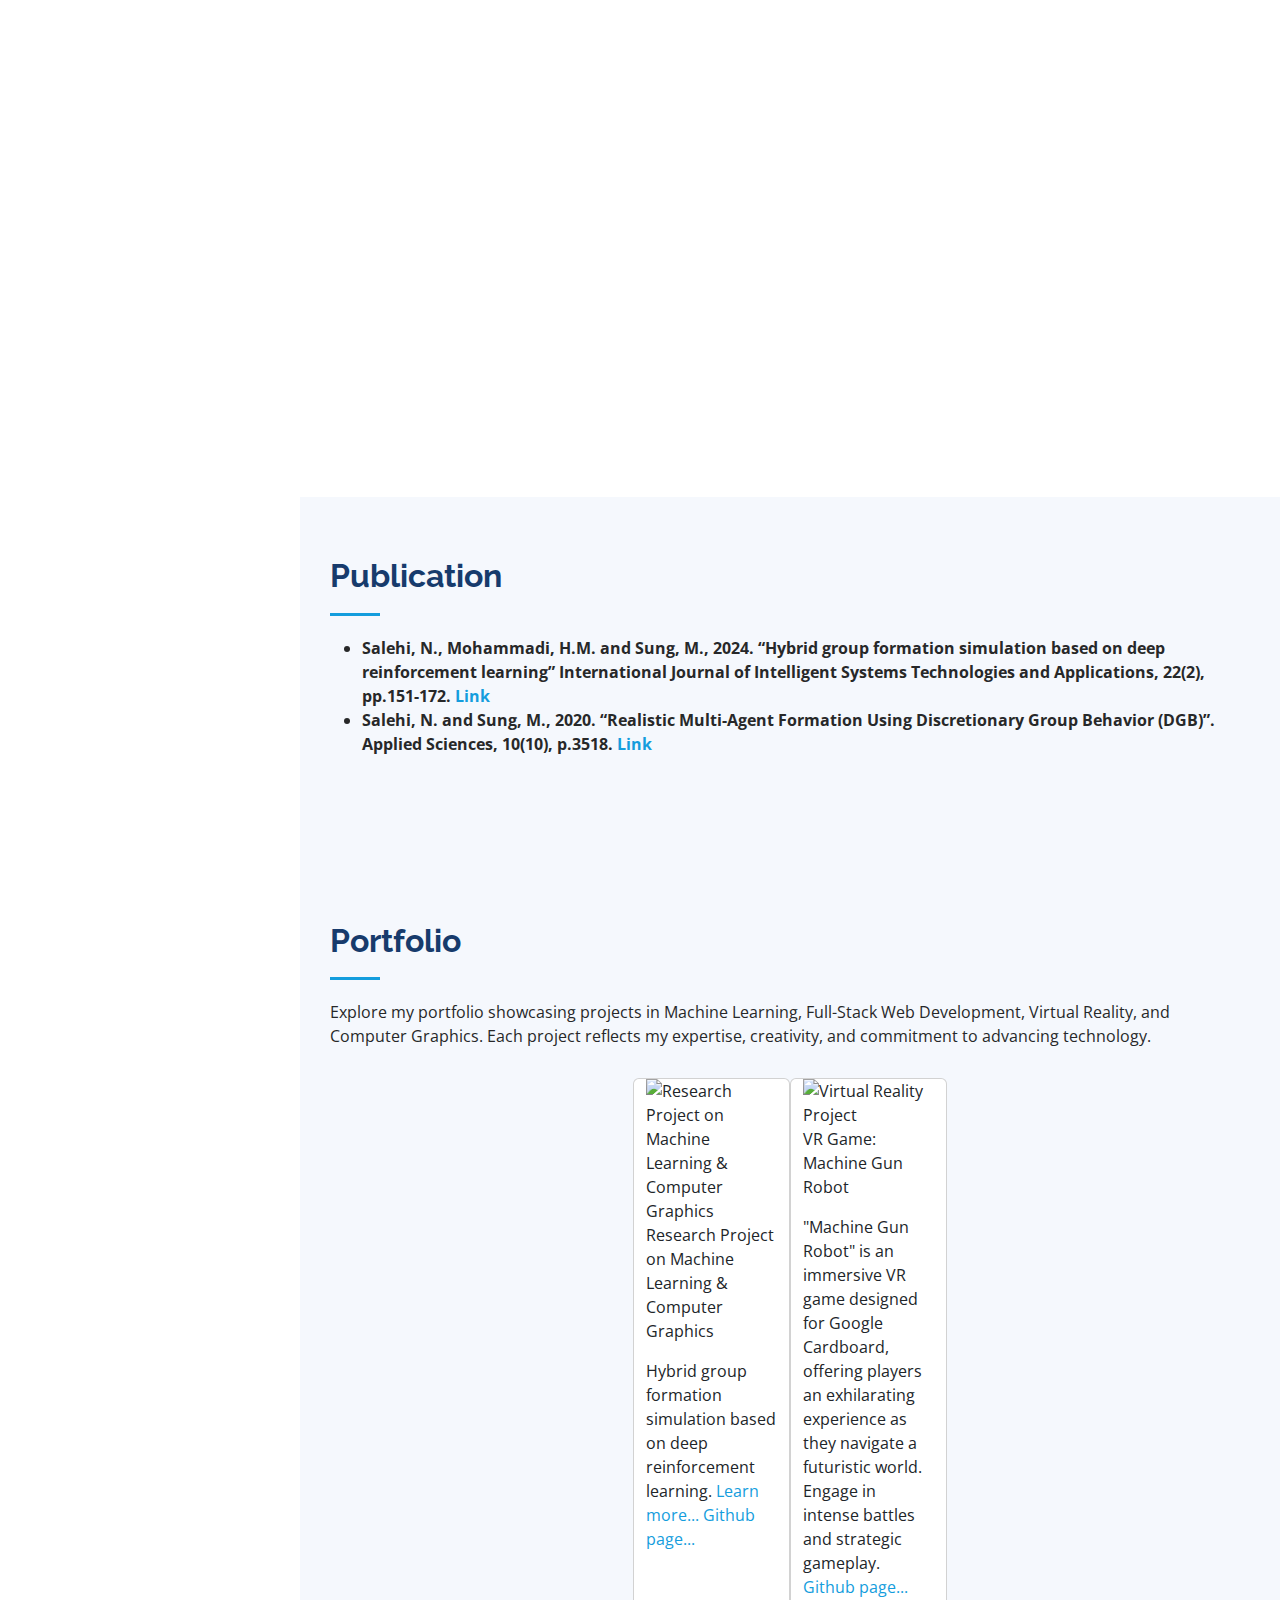
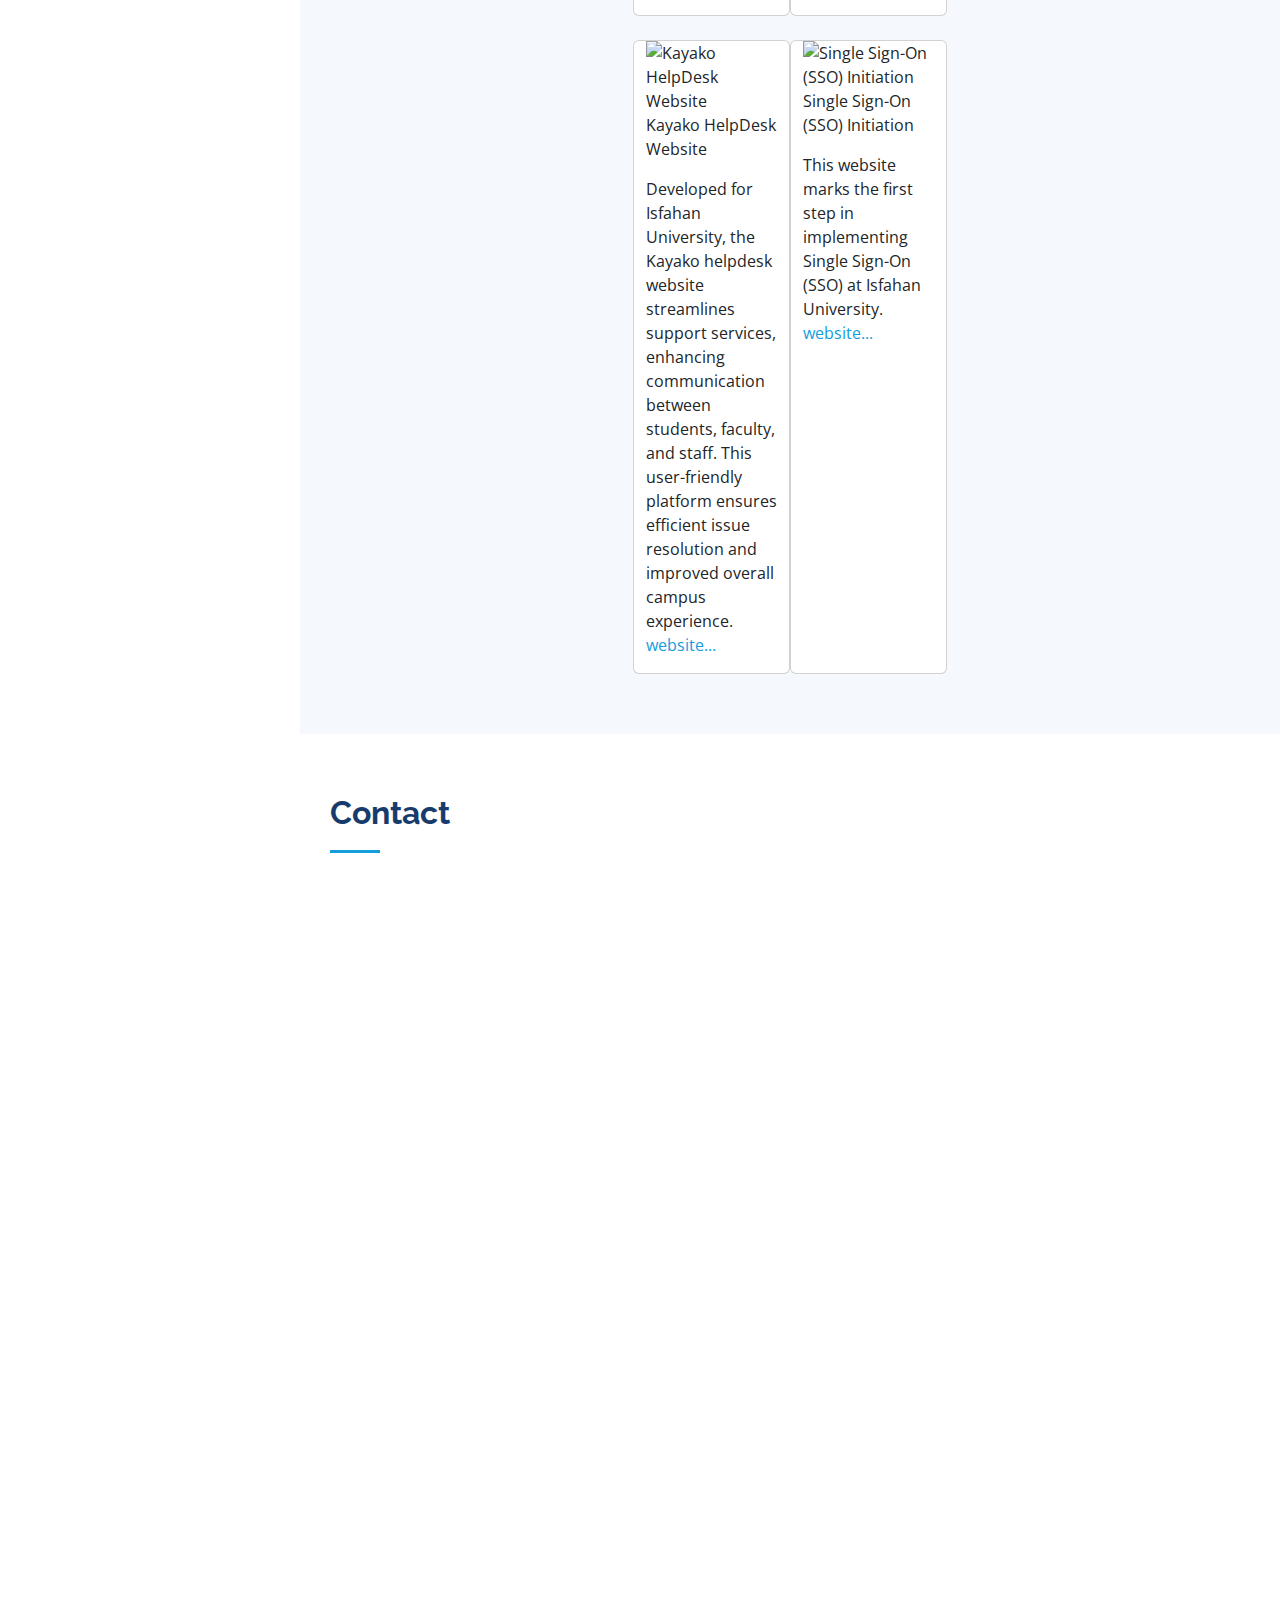
==== commit bc73a032: "Update index.html" ====
--- a/index.html
+++ b/index.html
@@ -46,11 +46,12 @@
     <div class="d-flex flex-column">
 
       <div class="profile">
-        <img src="assets/img/profile-img.jpg" alt="" class="img-fluid rounded-circle">
+        <img src="assets/img/proimg.jpg" alt="" class="img-fluid rounded-circle">
         <h1 class="text-light"><a href="index.html">Nahid Salehi</a></h1>
         <div class="social-links mt-3 text-center">
           <a href="https://ir.linkedin.com/in/nahidsalehi95s" class="linkedin"><i class="bx bxl-linkedin"></i></a>
-          <a href="#" class="instagram"><i class="bx bxl-instagram"></i></a>
+          <a href="https://www.instagram.com/nahid_s95/" class="instagram"><i class="bx bxl-instagram"></i></a>
+          <a href="https://github.com/nahidsalehi" class="github"><i class="bx bxl-github"></i></a>
         </div>
       </div>
 
@@ -59,8 +60,9 @@
           <li><a href="#hero" class="nav-link scrollto active"><i class="bx bx-home"></i> <span>Home</span></a></li>
           <li><a href="#about" class="nav-link scrollto"><i class="bx bx-user"></i> <span>About</span></a></li>
           <li><a href="#resume" class="nav-link scrollto"><i class="bx bx-file-blank"></i> <span>Resume</span></a></li>
-          <!--<li><a href="#portfolio" class="nav-link scrollto"><i class="bx bx-book-content"></i> <span>Portfolio</span></a></li>
-          <li><a href="#services" class="nav-link scrollto"><i class="bx bx-server"></i> <span>Services</span></a></li>-->
+          <li><a href="#publication" class="nav-link scrollto"><i class="bx bx-file-blank"></i> <span>publication</span></a></li>
+          <li><a href="#portfolio" class="nav-link scrollto"><i class="bx bx-book-content"></i> <span>Portfolio</span></a></li>
+          <!-- <li><a href="#services" class="nav-link scrollto"><i class="bx bx-server"></i> <span>Services</span></a></li>-->
           <li><a href="#contact" class="nav-link scrollto"><i class="bx bx-envelope"></i> <span>Contact</span></a></li>
         </ul>
       </nav><!-- .nav-menu -->
@@ -70,8 +72,9 @@
   <!-- ======= Hero Section ======= -->
   <section id="hero" class="d-flex flex-column justify-content-center align-items-center">
     <div class="hero-container" data-aos="fade-in">
-      <h1>Nahid Salehi</h1>
-      <p>I'm <span class="typed" data-typed-items="IT Specialist, Network Specialist, R&D Specialist"></span></p>
+      <h1>Hi!</h1>
+      <h1>I am Nahid Salehi</h1>
+      <p>I'm <span class="typed" data-typed-items="a Researcher and Developer, an IT Specialist, a Network Specialist"></span></p>
     </div>
   </section><!-- End Hero -->
 
@@ -83,21 +86,28 @@
 
         <div class="section-title">
           <h2>About</h2>
-          <p>I am currently an IT/Network specialist and a member of the R&D team, at the CITC center of Isfahan University. <br>
-            I graduated from a dual degree master's program in South Korea and Iran in the field of AI and Game Engineering. <br>
-            My research interests include Machine Learning, Computer Networks, Cyber Security, Computer Graphics, Virtual Reality, and Full-stack Web Development.</p>
+          <p>I am an IT/Network Specialist and a member of the R&D team at the CITC Center of Isfahan University. 
+            I hold a dual master's degree in AI and Game Engineering from institutions in South Korea and Iran. 
+            My research interests span Machine Learning, Cyber Security, Computer Networks, Virtual Reality, 
+            and Full-Stack Web Development. <br>
+          </p>
+          <p>As a fast learner, I quickly adapt to new technologies and methodologies, enabling me to stay at the forefront of 
+            the ever-evolving tech landscape. My ability to work effectively in team settings has been instrumental in driving 
+            collaborative projects and achieving collective goals. I thrive in environments that foster innovation and teamwork, 
+            consistently contributing to the success of my team and the advancement of our research initiatives.
+          </p>
         </div>
 
         <div class="row">
           <div class="col-lg-4" data-aos="fade-right">
-            <img src="assets/img/hero-bg.jpg" class="img-fluid" alt="">
+            <img src="assets/img/heroimg.jpeg" class="img-fluid" alt="">
           </div>
           <div class="col-lg-8 pt-4 pt-lg-0 content" data-aos="fade-left">
-            <h3>Network Specialist @ R&D Team</h3>
+            <h3>R&D Team, IT Center, Isfahan University</h3>
             <!-- <p class="fst-italic">
               I am an IT/Network specialist and a member of the R&D team, at the CITC center of Isfahan University.
             </p> -->
-            <div class="row">
+            <div class="row aboutrow">
               <div class="col-lg-6">
                 <ul>
                   <li><i class="bi bi-chevron-right"></i> <strong>Birthday:</strong> <span>18 Sep 1995</span></li>
@@ -176,7 +186,6 @@
 
         <div class="section-title">
           <h2>Skills</h2>
-          <p>I have been working on different projects with various skills required. Below I listed the main skills I have required throw these years.</p>
         </div>
 
         <div class="row skills-content">
@@ -184,48 +193,34 @@
           <div class="col-lg-6" data-aos="fade-up">
 
             <div class="progress">
-              <span class="skill">C++ <i class="val">80%</i></span>
+              <span class="skill">PHP <i class="val">80%</i></span>
               <div class="progress-bar-wrap">
                 <div class="progress-bar" role="progressbar" aria-valuenow="80" aria-valuemin="0" aria-valuemax="100"></div>
               </div>
             </div>
 
             <div class="progress">
-              <span class="skill">PHP <i class="val">70%</i></span>
-              <div class="progress-bar-wrap">
-                <div class="progress-bar" role="progressbar" aria-valuenow="70" aria-valuemin="0" aria-valuemax="100"></div>
-              </div>
-            </div>
-
-            <div class="progress">
-              <span class="skill">HTML <i class="val">75%</i></span>
-              <div class="progress-bar-wrap">
-                <div class="progress-bar" role="progressbar" aria-valuenow="75" aria-valuemin="0" aria-valuemax="100"></div>
-              </div>
-            </div>
-
-             <div class="progress">
-              <span class="skill">Linux <i class="val">85%</i></span>
+              <span class="skill">HTML-CSS-JS <i class="val">85%</i></span>
               <div class="progress-bar-wrap">
                 <div class="progress-bar" role="progressbar" aria-valuenow="85" aria-valuemin="0" aria-valuemax="100"></div>
               </div>
             </div>
 
+             <div class="progress">
+              <span class="skill">OS(Linux) <i class="val">65%</i></span>
+              <div class="progress-bar-wrap">
+                <div class="progress-bar" role="progressbar" aria-valuenow="65" aria-valuemin="0" aria-valuemax="100"></div>
+              </div>
+            </div>
+
           </div>
 
           <div class="col-lg-6" data-aos="fade-up" data-aos-delay="100">
 
             <div class="progress">
-              <span class="skill">CSS <i class="val">80%</i></span>
+              <span class="skill">Python <i class="val">65%</i></span>
               <div class="progress-bar-wrap">
-                <div class="progress-bar" role="progressbar" aria-valuenow="80" aria-valuemin="0" aria-valuemax="100"></div>
-              </div>
-            </div>
-
-            <div class="progress">
-              <span class="skill">Javascript <i class="val">60%</i></span>
-              <div class="progress-bar-wrap">
-                <div class="progress-bar" role="progressbar" aria-valuenow="60" aria-valuemin="0" aria-valuemax="100"></div>
+                <div class="progress-bar" role="progressbar" aria-valuenow="65" aria-valuemin="0" aria-valuemax="100"></div>
               </div>
             </div>
 
@@ -233,6 +228,13 @@
               <span class="skill">Photoshop  &amp; Video Editing <i class="val">55%</i></span>
               <div class="progress-bar-wrap">
                 <div class="progress-bar" role="progressbar" aria-valuenow="55" aria-valuemin="0" aria-valuemax="100"></div>
+              </div>
+            </div>
+
+            <div class="progress">
+              <span class="skill">Teamwork <i class="val">90%</i></span>
+              <div class="progress-bar-wrap">
+                <div class="progress-bar" role="progressbar" aria-valuenow="90" aria-valuemin="0" aria-valuemax="100"></div>
               </div>
             </div>
 
@@ -286,6 +288,7 @@
             <h3 class="resume-title">HONORS AND CERTIFICATIONS</h3>
             <div class="resume-item">
               <ul>
+                <li>Ranked 2nd among M.Sc. Students in Artificial Intelligence at Isfahan & Keimyung Universities, 2021</li>
                 <li>Ranked 4sth among B.Sc. Students in Computer Engineering(software), 2017</li>
                 <li>Ranked 1st in the first round of application battle competitions at the University of Isfahan, 2013</li>
                 <li>Certificate of LAS program for teaching English in South Korean, 2020</li>
@@ -295,7 +298,7 @@
             <h3 class="resume-title">LANGUAGE SKILLS</h3>
             <div class="resume-item">
               <ul>
-                <li>English: TOEFL ibt 86 (2019)</li>
+                <li>English: next test schedule: 13th Nov <br>TOEFL ibt 86 (2019)</li>
                 <li>Korean: Intermediate Level (have spent two semesters in Korea)</li>
                 <li>Certificate of LAS program for teaching English in South Korean, 2020</li>
                 <li>Persian: Native</li>
@@ -360,122 +363,73 @@
       </div>
     </section><!-- End Resume Section -->
 
+    <!-- ======= Publication Section ======= -->
+    <section id="publication" class="portfolio section-bg">
+      <div class="container">
+
+        <div class="section-title">
+          <h2>Publication</h2>
+          <p></p>
+          <ul><strong>
+            <li>Salehi, N., Mohammadi, H.M. and Sung, M., 2024. “Hybrid group formation simulation based on deep
+              reinforcement learning” International Journal of Intelligent Systems Technologies and Applications,
+              22(2), pp.151-172. <a href="https://www.inderscience.com/info/inarticle.php?artid=139742">Link</a></li>
+            <li>Salehi, N. and Sung, M., 2020. “Realistic Multi-Agent Formation Using Discretionary Group Behavior
+              (DGB)”. Applied Sciences, 10(10), p.3518. <a href="https://www.mdpi.com/2076-3417/10/10/3518">Link</a></li>
+          </ul></strong>
+        </div>
+       
+      </div>
+    </section> 
+
     <!-- ======= Portfolio Section ======= -->
-    <!--<section id="portfolio" class="portfolio section-bg">
+    <section id="portfolio" class="portfolio section-bg">
       <div class="container">
 
         <div class="section-title">
           <h2>Portfolio</h2>
-          <p>Magnam dolores commodi suscipit. Necessitatibus eius consequatur ex aliquid fuga eum quidem. Sit sint consectetur velit. Quisquam quos quisquam cupiditate. Et nemo qui impedit suscipit alias ea. Quia fugiat sit in iste officiis commodi quidem hic quas.</p>
-        </div>
-
-        <div class="row" data-aos="fade-up">
-          <div class="col-lg-12 d-flex justify-content-center">
-            <ul id="portfolio-flters">
-              <li data-filter="*" class="filter-active">All</li>
-              <li data-filter=".filter-app">App</li>
-              <li data-filter=".filter-card">Card</li>
-              <li data-filter=".filter-web">Web</li>
-            </ul>
-          </div>
-        </div>
-
-        <div class="row portfolio-container" data-aos="fade-up" data-aos-delay="100">
-
-          <div class="col-lg-4 col-md-6 portfolio-item filter-app">
-            <div class="portfolio-wrap">
-              <img src="assets/img/portfolio/portfolio-1.jpg" class="img-fluid" alt="">
-              <div class="portfolio-links">
-                <a href="assets/img/portfolio/portfolio-1.jpg" data-gallery="portfolioGallery" class="portfolio-lightbox" title="App 1"><i class="bx bx-plus"></i></a>
-                <a href="portfolio-details.html" title="More Details"><i class="bx bx-link"></i></a>
-              </div>
-            </div>
-          </div>
-
-          <div class="col-lg-4 col-md-6 portfolio-item filter-web">
-            <div class="portfolio-wrap">
-              <img src="assets/img/portfolio/portfolio-2.jpg" class="img-fluid" alt="">
-              <div class="portfolio-links">
-                <a href="assets/img/portfolio/portfolio-2.jpg" data-gallery="portfolioGallery" class="portfolio-lightbox" title="Web 3"><i class="bx bx-plus"></i></a>
-                <a href="portfolio-details.html" title="More Details"><i class="bx bx-link"></i></a>
-              </div>
-            </div>
-          </div>
-
-          <div class="col-lg-4 col-md-6 portfolio-item filter-app">
-            <div class="portfolio-wrap">
-              <img src="assets/img/portfolio/portfolio-3.jpg" class="img-fluid" alt="">
-              <div class="portfolio-links">
-                <a href="assets/img/portfolio/portfolio-3.jpg" data-gallery="portfolioGallery" class="portfolio-lightbox" title="App 2"><i class="bx bx-plus"></i></a>
-                <a href="portfolio-details.html" title="More Details"><i class="bx bx-link"></i></a>
-              </div>
-            </div>
-          </div>
-
-          <div class="col-lg-4 col-md-6 portfolio-item filter-card">
-            <div class="portfolio-wrap">
-              <img src="assets/img/portfolio/portfolio-4.jpg" class="img-fluid" alt="">
-              <div class="portfolio-links">
-                <a href="assets/img/portfolio/portfolio-4.jpg" data-gallery="portfolioGallery" class="portfolio-lightbox" title="Card 2"><i class="bx bx-plus"></i></a>
-                <a href="portfolio-details.html" title="More Details"><i class="bx bx-link"></i></a>
-              </div>
-            </div>
-          </div>
-
-          <div class="col-lg-4 col-md-6 portfolio-item filter-web">
-            <div class="portfolio-wrap">
-              <img src="assets/img/portfolio/portfolio-5.jpg" class="img-fluid" alt="">
-              <div class="portfolio-links">
-                <a href="assets/img/portfolio/portfolio-5.jpg" data-gallery="portfolioGallery" class="portfolio-lightbox" title="Web 2"><i class="bx bx-plus"></i></a>
-                <a href="portfolio-details.html" title="More Details"><i class="bx bx-link"></i></a>
-              </div>
-            </div>
-          </div>
-
-          <div class="col-lg-4 col-md-6 portfolio-item filter-app">
-            <div class="portfolio-wrap">
-              <img src="assets/img/portfolio/portfolio-6.jpg" class="img-fluid" alt="">
-              <div class="portfolio-links">
-                <a href="assets/img/portfolio/portfolio-6.jpg" data-gallery="portfolioGallery" class="portfolio-lightbox" title="App 3"><i class="bx bx-plus"></i></a>
-                <a href="portfolio-details.html" title="More Details"><i class="bx bx-link"></i></a>
-              </div>
-            </div>
-          </div>
-
-          <div class="col-lg-4 col-md-6 portfolio-item filter-card">
-            <div class="portfolio-wrap">
-              <img src="assets/img/portfolio/portfolio-7.jpg" class="img-fluid" alt="">
-              <div class="portfolio-links">
-                <a href="assets/img/portfolio/portfolio-7.jpg" data-gallery="portfolioGallery" class="portfolio-lightbox" title="Card 1"><i class="bx bx-plus"></i></a>
-                <a href="portfolio-details.html" title="More Details"><i class="bx bx-link"></i></a>
-              </div>
-            </div>
-          </div>
-
-          <div class="col-lg-4 col-md-6 portfolio-item filter-card">
-            <div class="portfolio-wrap">
-              <img src="assets/img/portfolio/portfolio-8.jpg" class="img-fluid" alt="">
-              <div class="portfolio-links">
-                <a href="assets/img/portfolio/portfolio-8.jpg" data-gallery="portfolioGallery" class="portfolio-lightbox" title="Card 3"><i class="bx bx-plus"></i></a>
-                <a href="portfolio-details.html" title="More Details"><i class="bx bx-link"></i></a>
-              </div>
-            </div>
-          </div>
-
-          <div class="col-lg-4 col-md-6 portfolio-item filter-web">
-            <div class="portfolio-wrap">
-              <img src="assets/img/portfolio/portfolio-9.jpg" class="img-fluid" alt="">
-              <div class="portfolio-links">
-                <a href="assets/img/portfolio/portfolio-9.jpg" data-gallery="portfolioGallery" class="portfolio-lightbox" title="Web 3"><i class="bx bx-plus"></i></a>
-                <a href="portfolio-details.html" title="More Details"><i class="bx bx-link"></i></a>
-              </div>
-            </div>
-          </div>
-
-        </div>
-
-      </div>
-    </section> -->
+          <p>Explore my portfolio showcasing projects in Machine Learning, Full-Stack Web Development, Virtual Reality, and Computer Graphics. Each project reflects my expertise, creativity, and commitment to advancing technology.</p>
+        </div>
+
+        <div class="row justify-content-md-center">
+          <div class="card col col-lg-2 right-gap">
+            <img class="port-img" src="assets/img/research.png" alt="Research Project on Machine Learning & Computer Graphics">
+            <div class="card__content">
+              <p class="card__title">Research Project on Machine Learning & Computer Graphics</p>
+              <p class="card__description">Hybrid group formation simulation based on deep reinforcement learning. <a href="https://www.inderscience.com/info/inarticle.php?artid=139742">Learn more...</a> <a href="https://github.com/nahidsalehi/Research-Project-on-Machine-Learning-Computer-Graphics">Github page...</a></p>
+            </div>
+          </div>
+  
+          <div class="card col col-lg-2">
+            <img class="port-img2" src="assets/img/cardboard.jpg" alt="Virtual Reality Project">
+            <div class="card__content">
+              <p class="card__title">VR Game: Machine Gun Robot</p>
+              <p class="card__description">"Machine Gun Robot" is an immersive VR game designed for Google Cardboard, offering players an exhilarating experience as they navigate a futuristic world. Engage in intense battles and strategic gameplay. <a href="https://github.com/nahidsalehi/Machine-Gun-Robot-VR-Game">Github page...</a></p>
+            </div>
+          </div>
+        </div>
+        <br>
+        <div class="row justify-content-md-center">
+          <div class="card col col-lg-2 right-gap">
+            <img class="port-img" src="assets/img/kayako.jpg" alt="Kayako HelpDesk Website">
+            <div class="card__content">
+              <p class="card__title">Kayako HelpDesk Website</p>
+              <p class="card__description">Developed for Isfahan University, the Kayako helpdesk website streamlines support services, enhancing communication between students, faculty, and staff. This user-friendly platform ensures efficient issue resolution and improved overall campus experience. <a href="https://hlp.ui.ac.ir">website...</a></p>
+            </div>
+          </div>
+  
+          <div class="card col col-lg-2">
+            <img class="port-img" src="assets/img/SingleSignOn.png" alt="Single Sign-On (SSO) Initiation">
+            <div class="card__content">
+              <p class="card__title">Single Sign-On (SSO) Initiation</p>
+              <p class="card__description">This website marks the first step in implementing Single Sign-On (SSO) at Isfahan University. <a href="https://sso.ui.ac.ir/">website...</a></p>
+            </div>
+          </div>
+  
+        </div>
+       
+      </div>
+    </section> 
 
     <!-- ======= Services Section ======= -->
     <!-- <section id="services" class="services">
@@ -626,7 +580,7 @@
               <div class="email">
                 <i class="bi bi-envelope"></i>
                 <h4>Email:</h4>
-                <p>salehinahid7@gmail.com - n.salehi@nic.ui.ac.ir</p>
+                <p>salehinahid7@gmail.com / n.salehi@nic.ui.ac.ir</p>
               </div>
 
               <div class="phone">
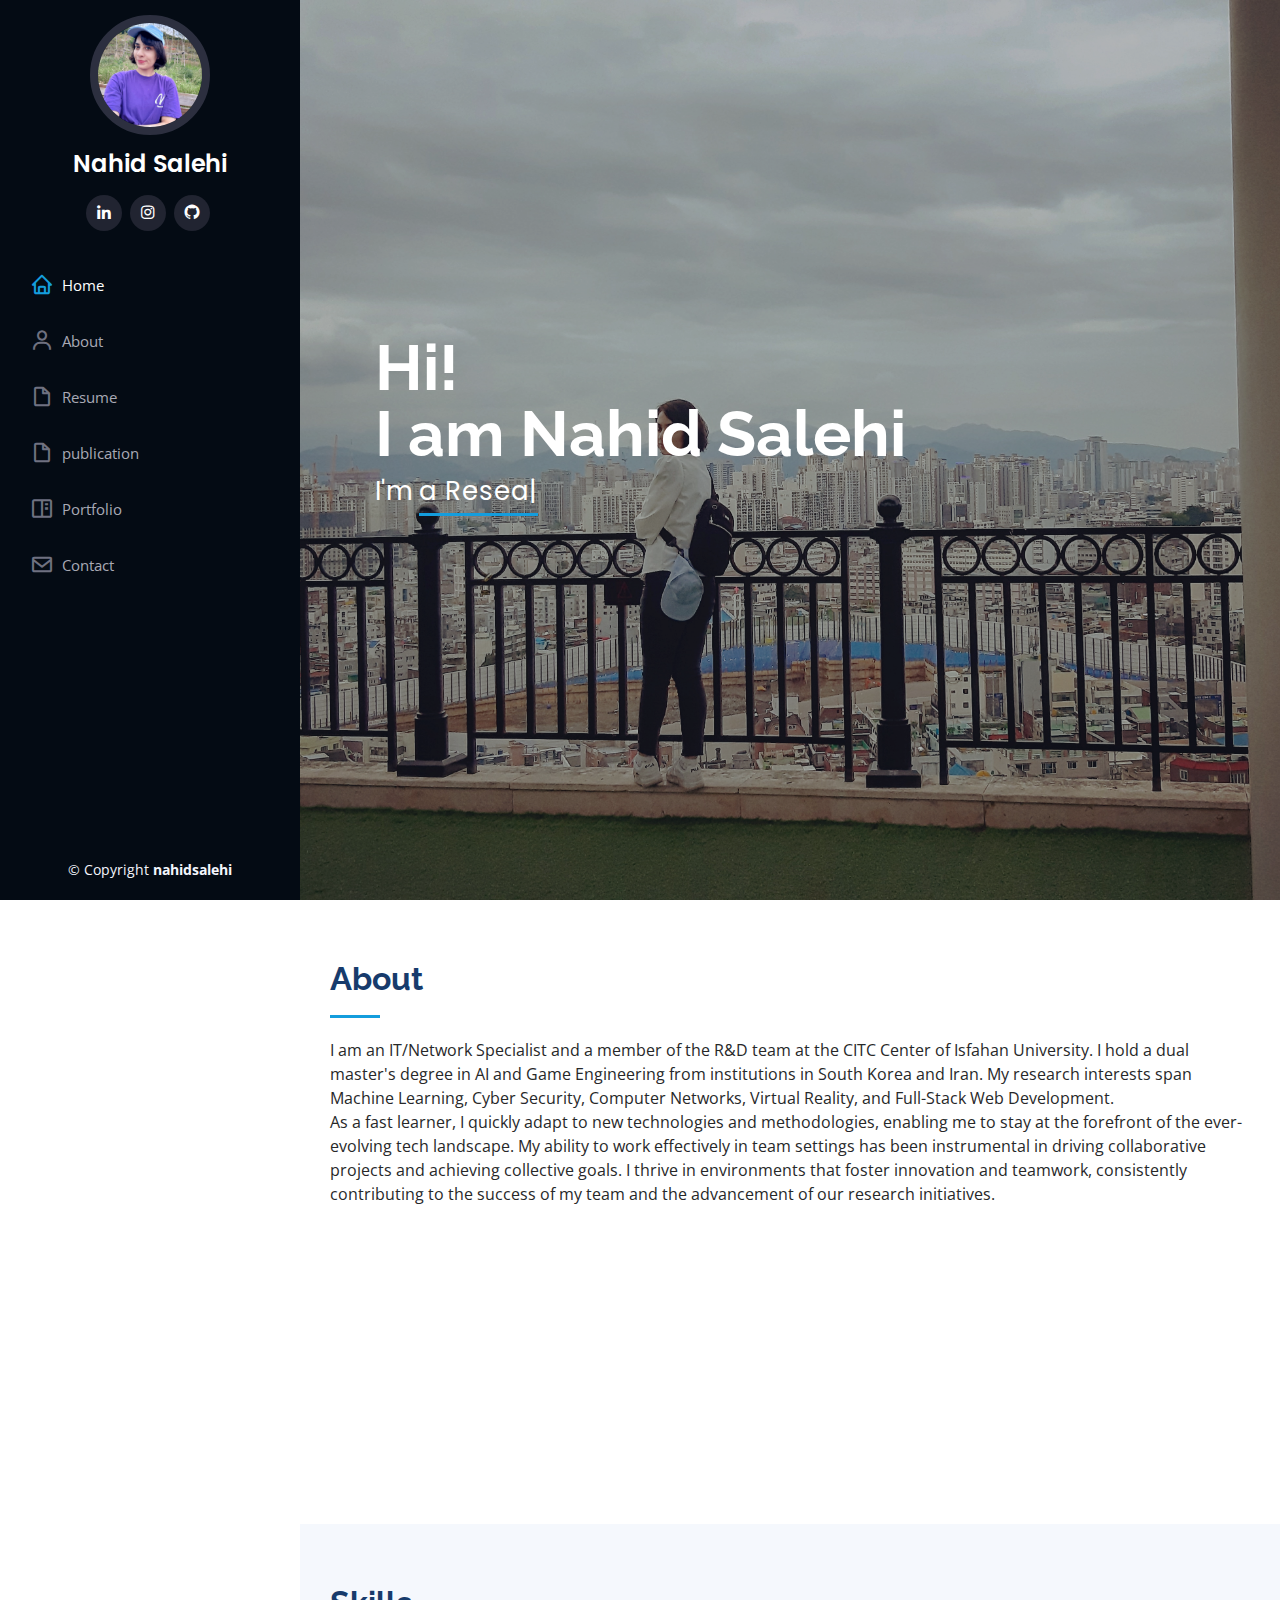
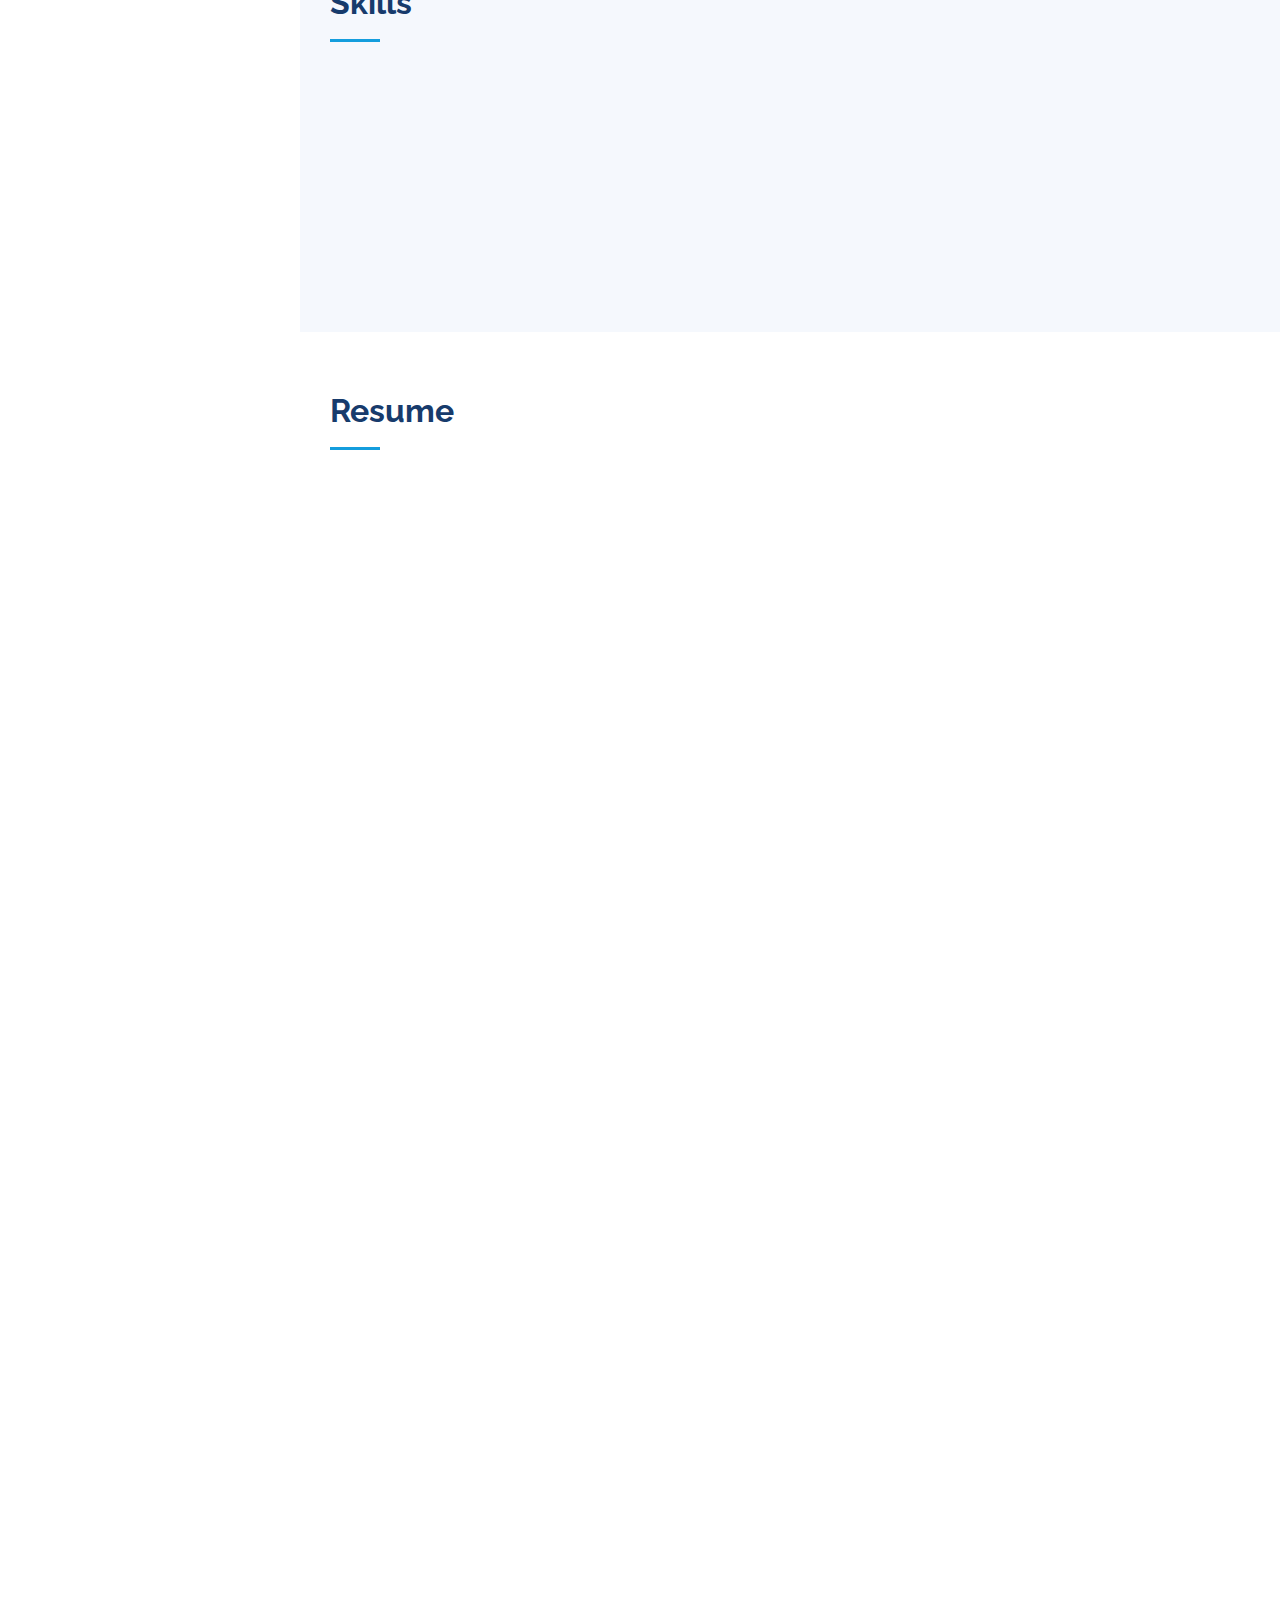
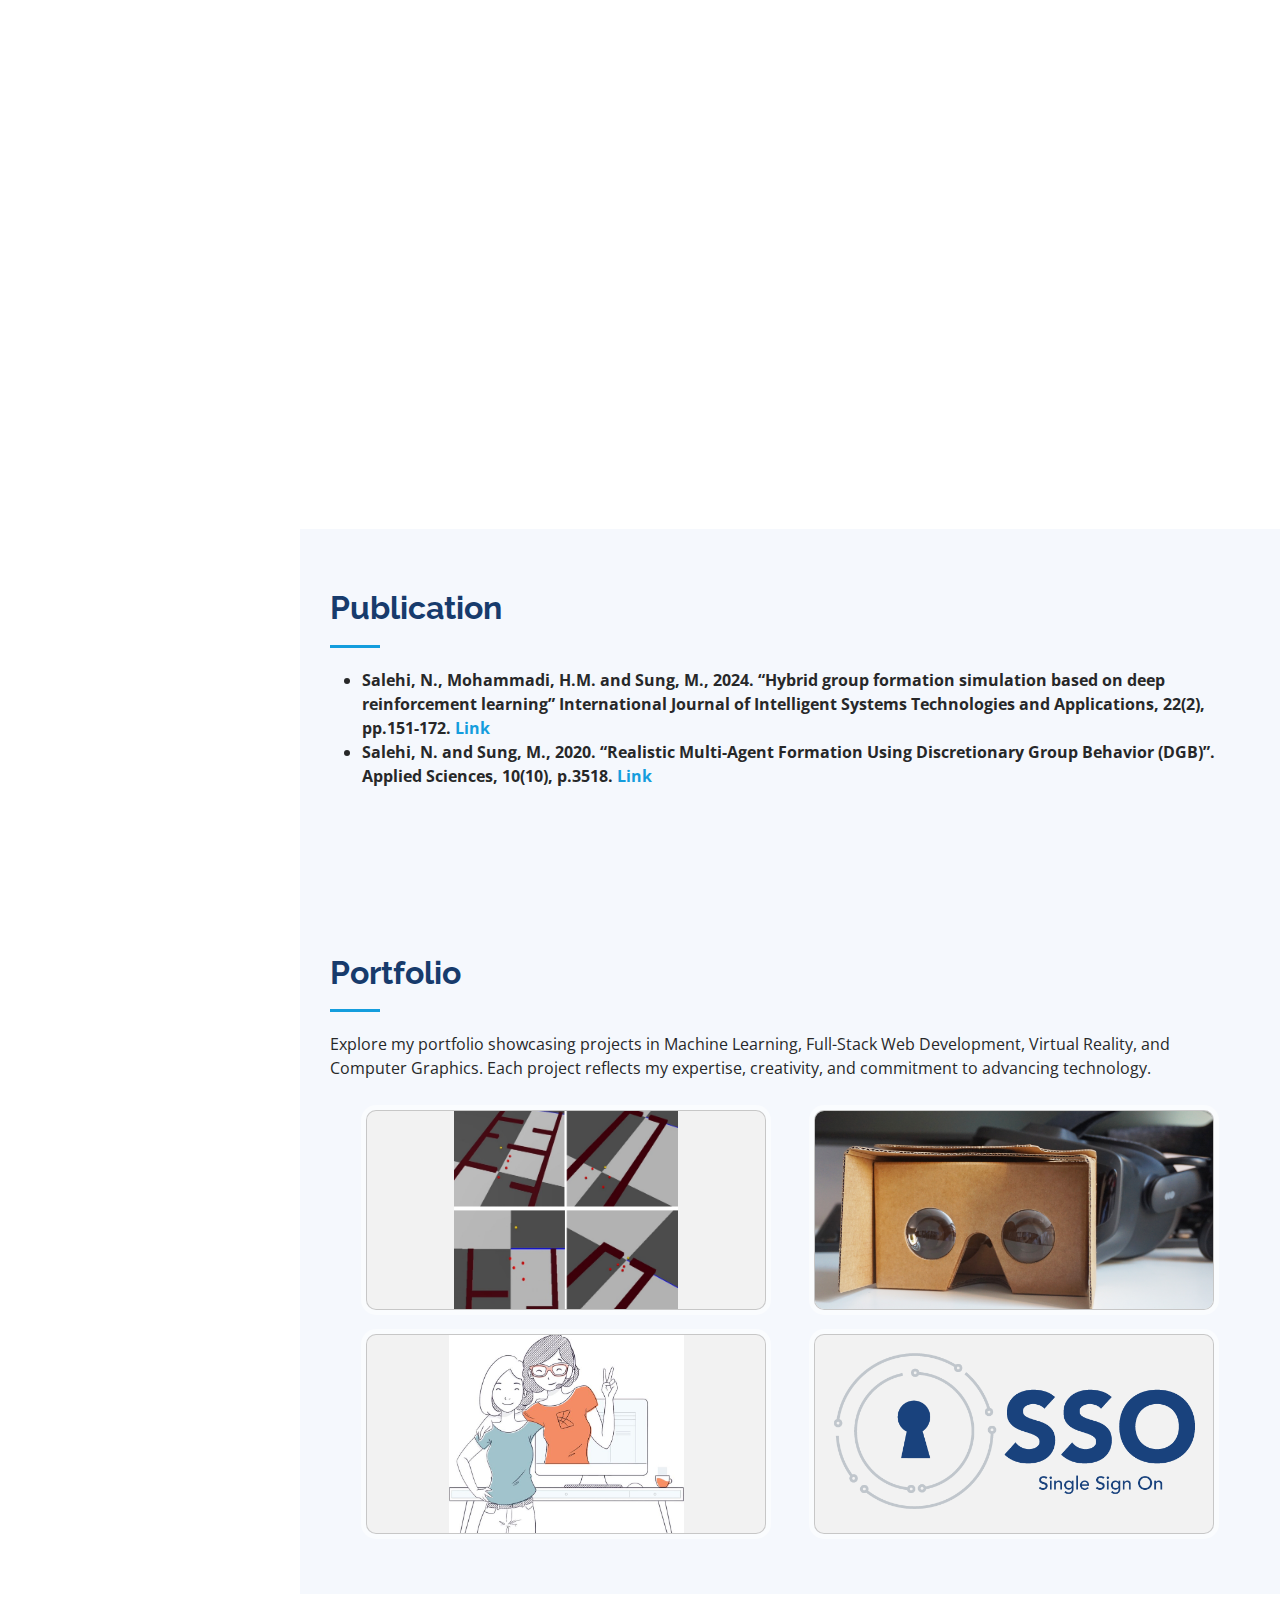
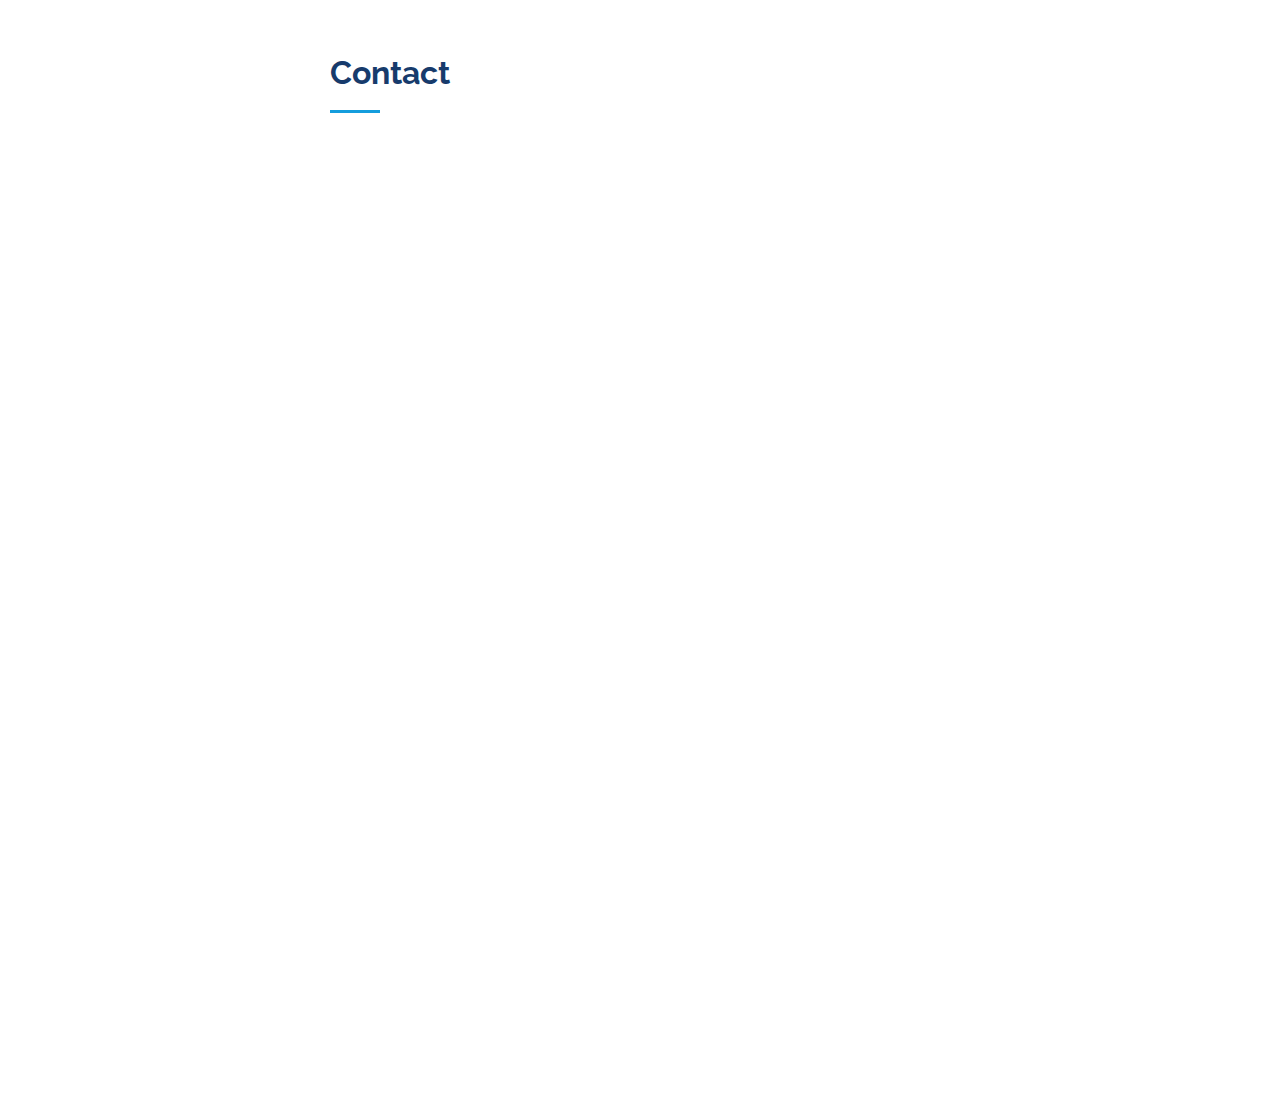
==== commit e469884c: "Update index.html" ====
--- a/index.html
+++ b/index.html
@@ -100,7 +100,7 @@
 
         <div class="row">
           <div class="col-lg-4" data-aos="fade-right">
-            <img src="assets/img/heroimg.jpeg" class="img-fluid" alt="">
+            <img src="/assets/img/heroimg.jpeg" class="img-fluid" alt="">
           </div>
           <div class="col-lg-8 pt-4 pt-lg-0 content" data-aos="fade-left">
             <h3>R&D Team, IT Center, Isfahan University</h3>
--- a/assets/css/style.css
+++ b/assets/css/style.css
@@ -241,7 +241,7 @@
 #hero {
   width: 100%;
   height: 100vh;
-  background: url("../img/hero-bg.jpg") top center;
+  background: url("../img/heroimg.jpeg") top center;
   background-size: cover;
 }
 
@@ -466,6 +466,9 @@
   background-color: #149ddd;
 }
 
+.aboutrow{
+  margin-top: 40px;
+}
 /*--------------------------------------------------------------
 # Resume
 --------------------------------------------------------------*/
@@ -840,6 +843,85 @@
   background-color: #149ddd;
 }
 
+
+
+
+/*--------------------------------------------------------------
+# Portfolio
+--------------------------------------------------------------*/
+/* From Uiverse.io by gharsh11032000 */ 
+.right-gap{
+  margin-right: 5%;
+}
+.card {
+  position: relative;
+  width: 400px;
+  height: 200px;
+  background-color: #f2f2f2;
+  border-radius: 10px;
+  display: flex;
+  align-items: center;
+  justify-content: center;
+  overflow: hidden;
+  perspective: 1000px;
+  box-shadow: 0 0 0 5px #ffffff80;
+  transition: all 0.6s cubic-bezier(0.175, 0.885, 0.32, 1.275);
+}
+
+.card svg {
+  width: 48px;
+  fill: #333;
+  transition: all 0.6s cubic-bezier(0.175, 0.885, 0.32, 1.275);
+}
+
+.card:hover {
+  transform: scale(1.05);
+  transform-origin: 50% 0;
+  box-shadow: 0 8px 16px rgba(255, 255, 255, 0.2);
+}
+
+.card__content {
+  position: absolute;
+  top: 0;
+  left: 0;
+  width: 100%;
+  height: 100%;
+  padding: 20px;
+  box-sizing: border-box;
+  background-color: #f2f2f2;
+  transform: rotateX(-90deg);
+  transform-origin: bottom;
+  transition: all 0.6s cubic-bezier(0.175, 0.885, 0.32, 1.275);
+}
+
+.card:hover .card__content {
+  transform: rotateX(0deg);
+}
+
+.card__title {
+  margin: 0;
+  font-size: 24px;
+  color: #333;
+  font-weight: 700;
+}
+
+.card:hover svg {
+  scale: 0;
+}
+
+.card__description {
+  margin: 10px 0 0;
+  font-size: 14px;
+  color: #777;
+  line-height: 1.4;
+}
+
+.port-img{
+  height: 200px;
+}
+.port-img2{
+  height: 250px;
+}
 /*--------------------------------------------------------------
 # Contact
 --------------------------------------------------------------*/
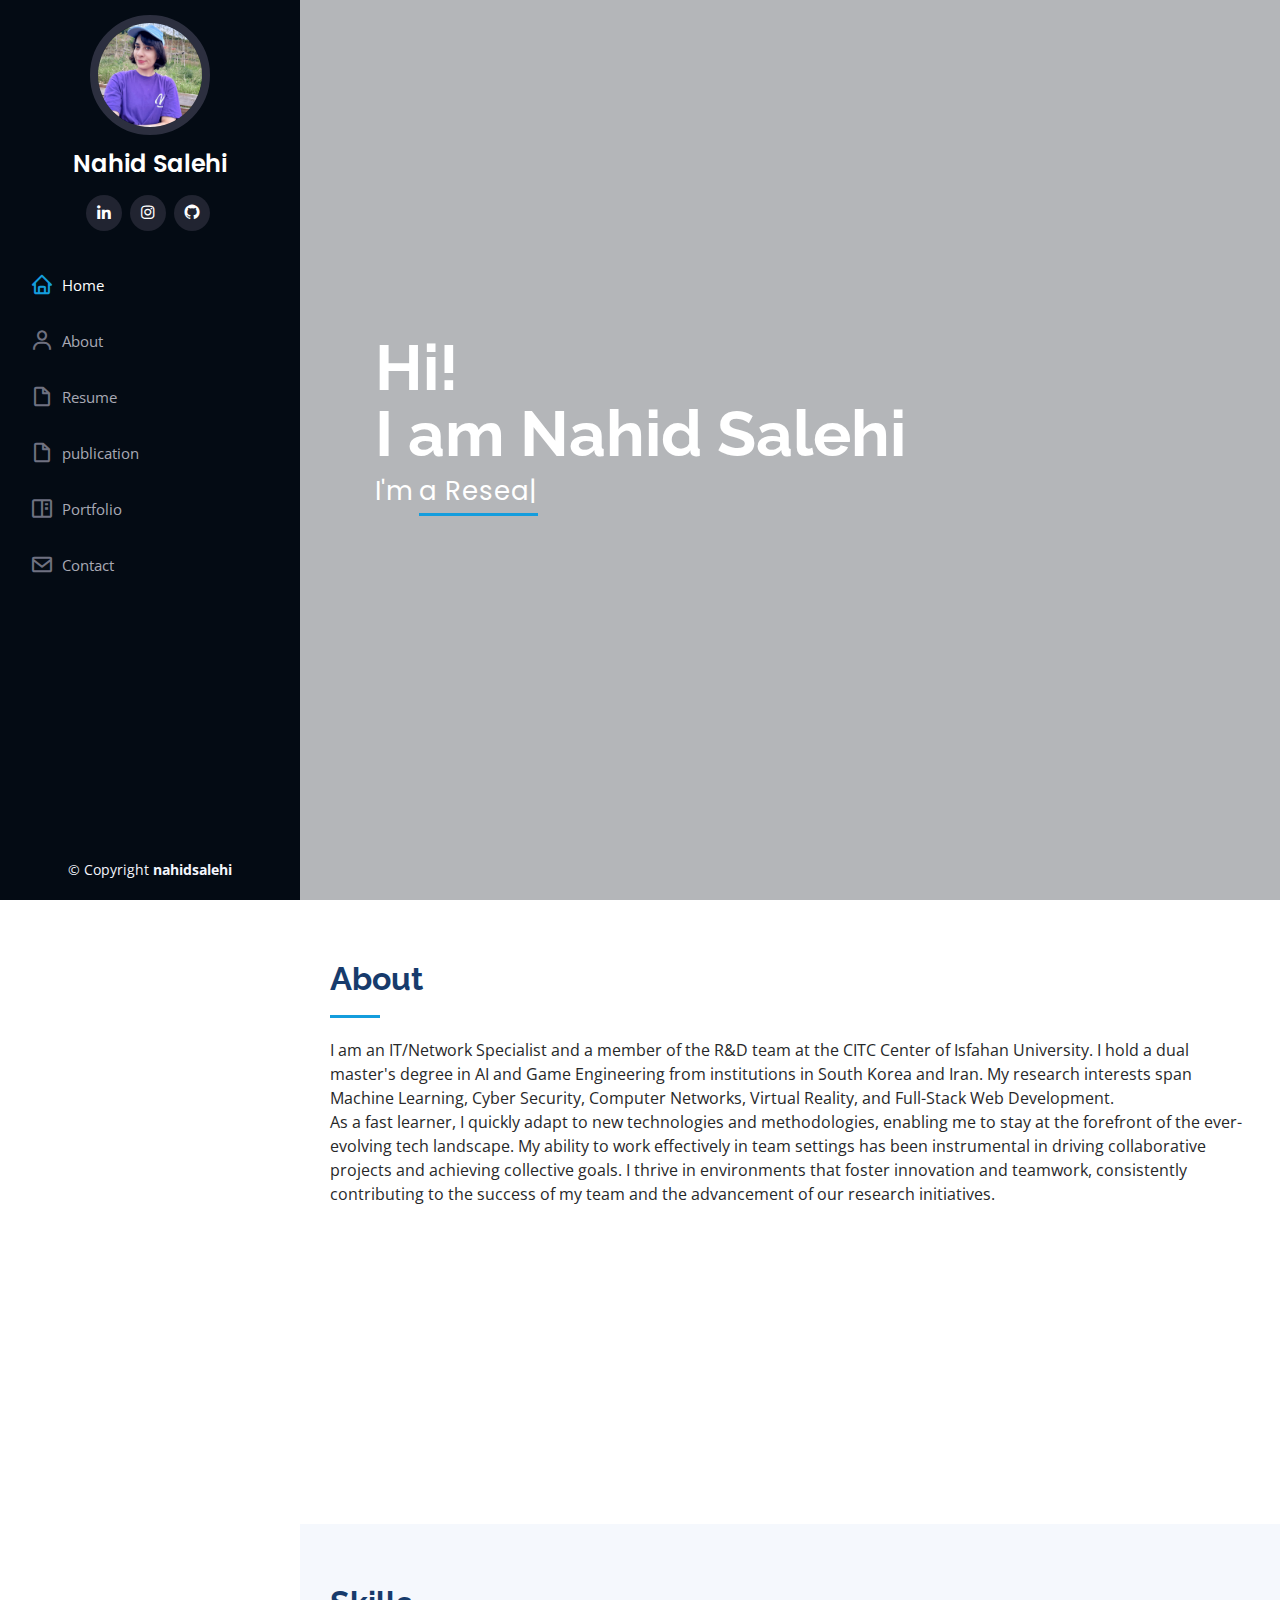
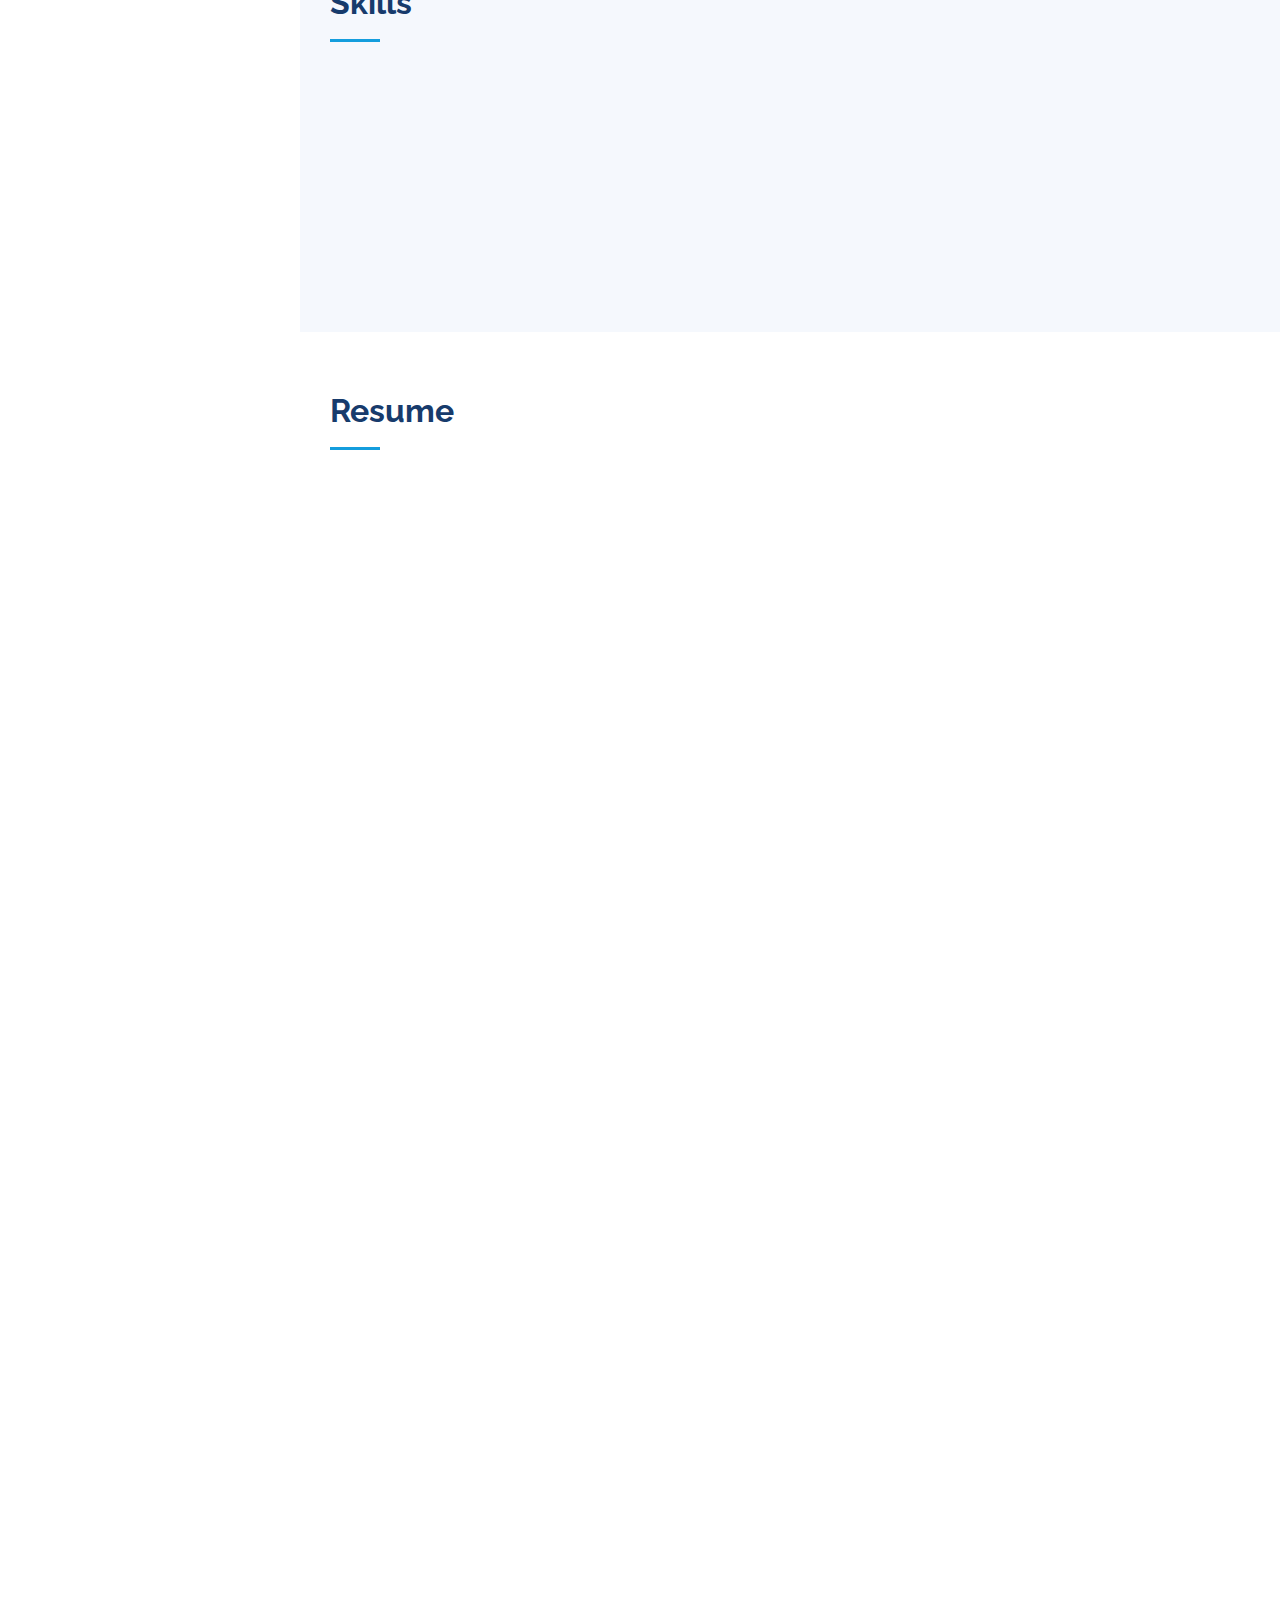
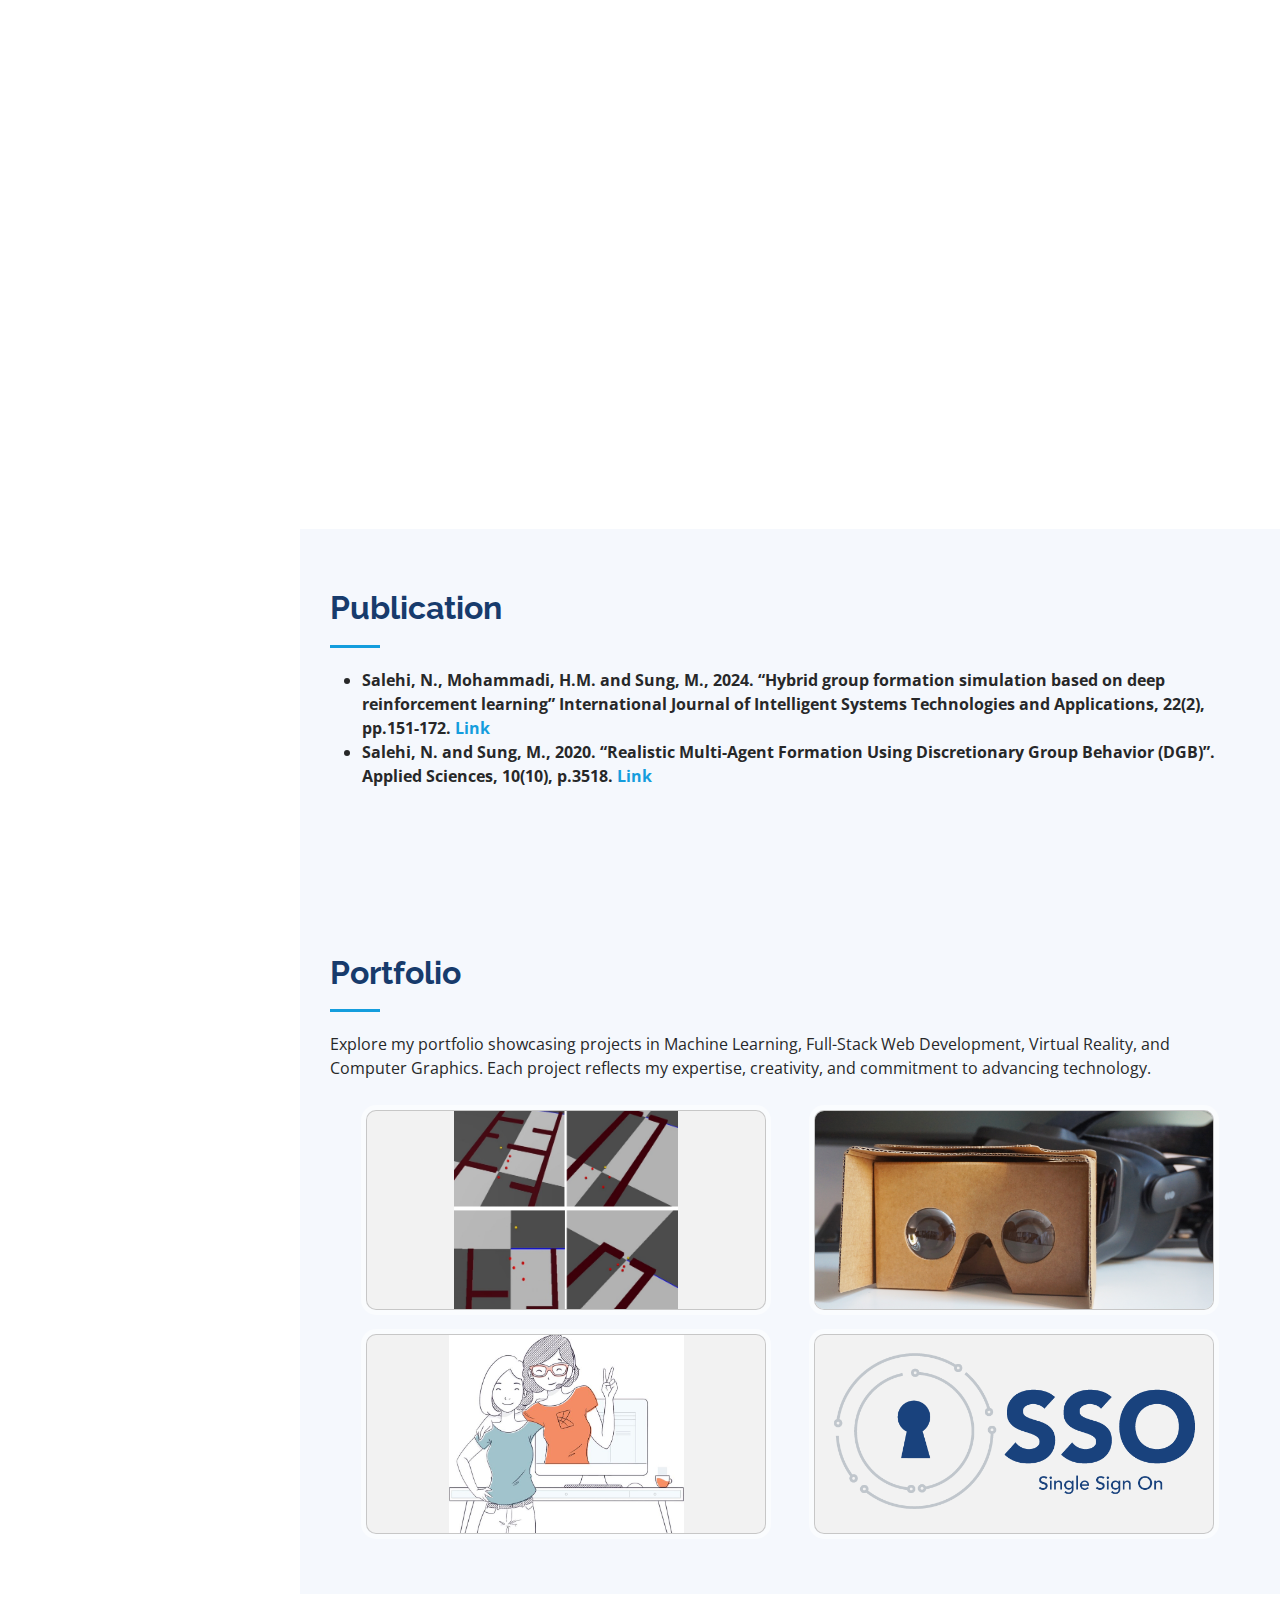
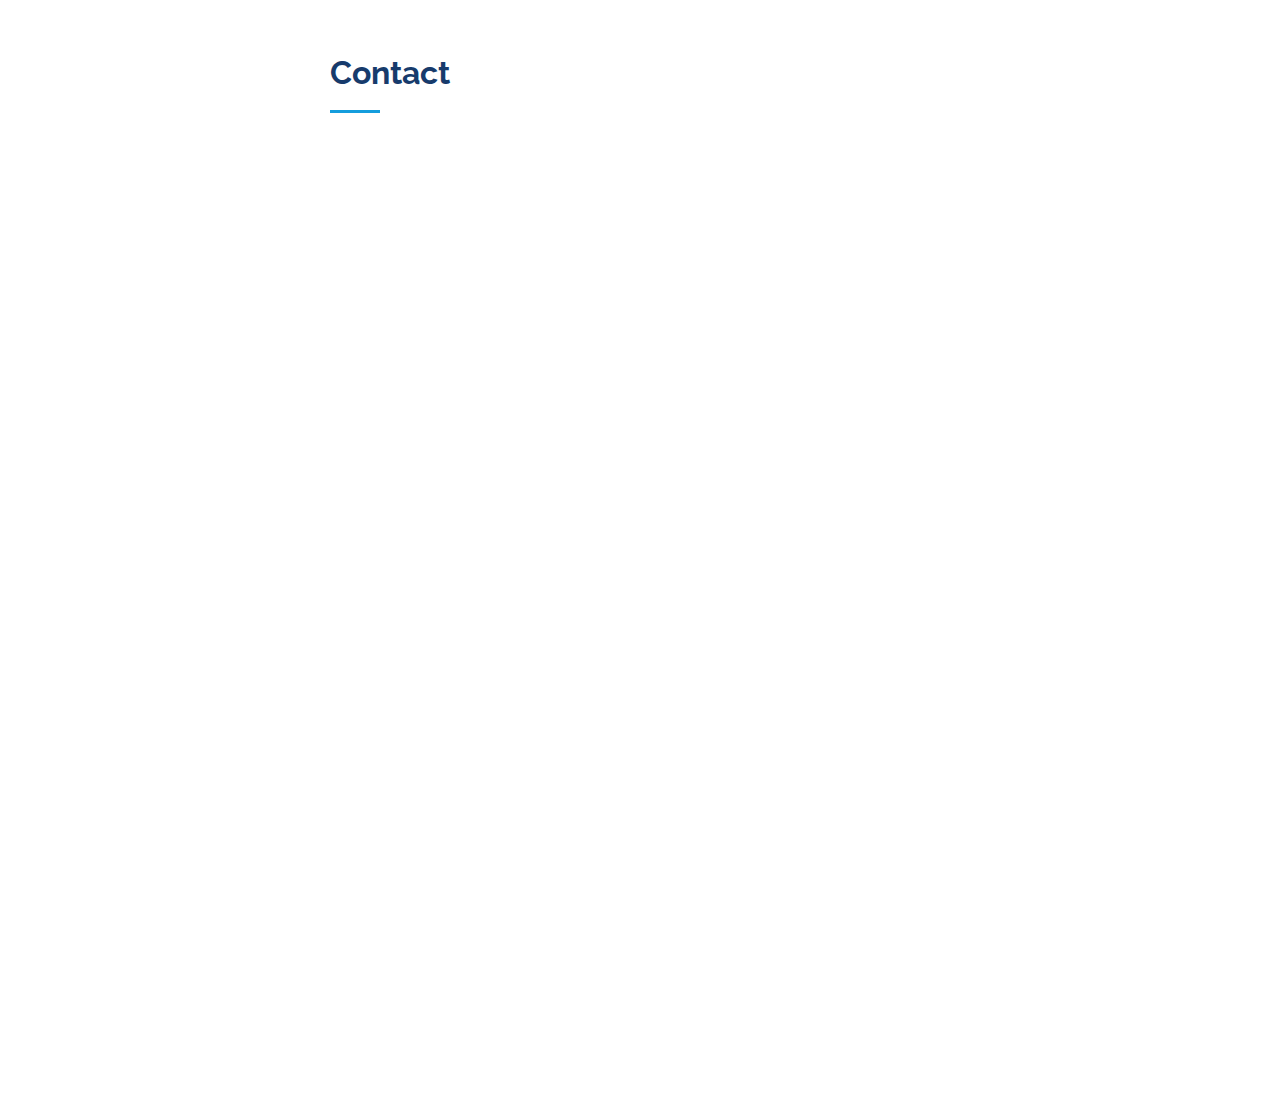
==== commit 5b3fe626: "Update index.html" ====
--- a/index.html
+++ b/index.html
@@ -100,7 +100,7 @@
 
         <div class="row">
           <div class="col-lg-4" data-aos="fade-right">
-            <img src="/assets/img/heroimg.jpeg" class="img-fluid" alt="">
+            <img src="assets/img/heroimg.jpeg" class="img-fluid" alt="">
           </div>
           <div class="col-lg-8 pt-4 pt-lg-0 content" data-aos="fade-left">
             <h3>R&D Team, IT Center, Isfahan University</h3>
--- a/assets/css/style.css
+++ b/assets/css/style.css
@@ -241,7 +241,7 @@
 #hero {
   width: 100%;
   height: 100vh;
-  background: url("../img/heroimg.jpeg") top center;
+  background: url("img/heroimg.jpeg") top center;
   background-size: cover;
 }
 
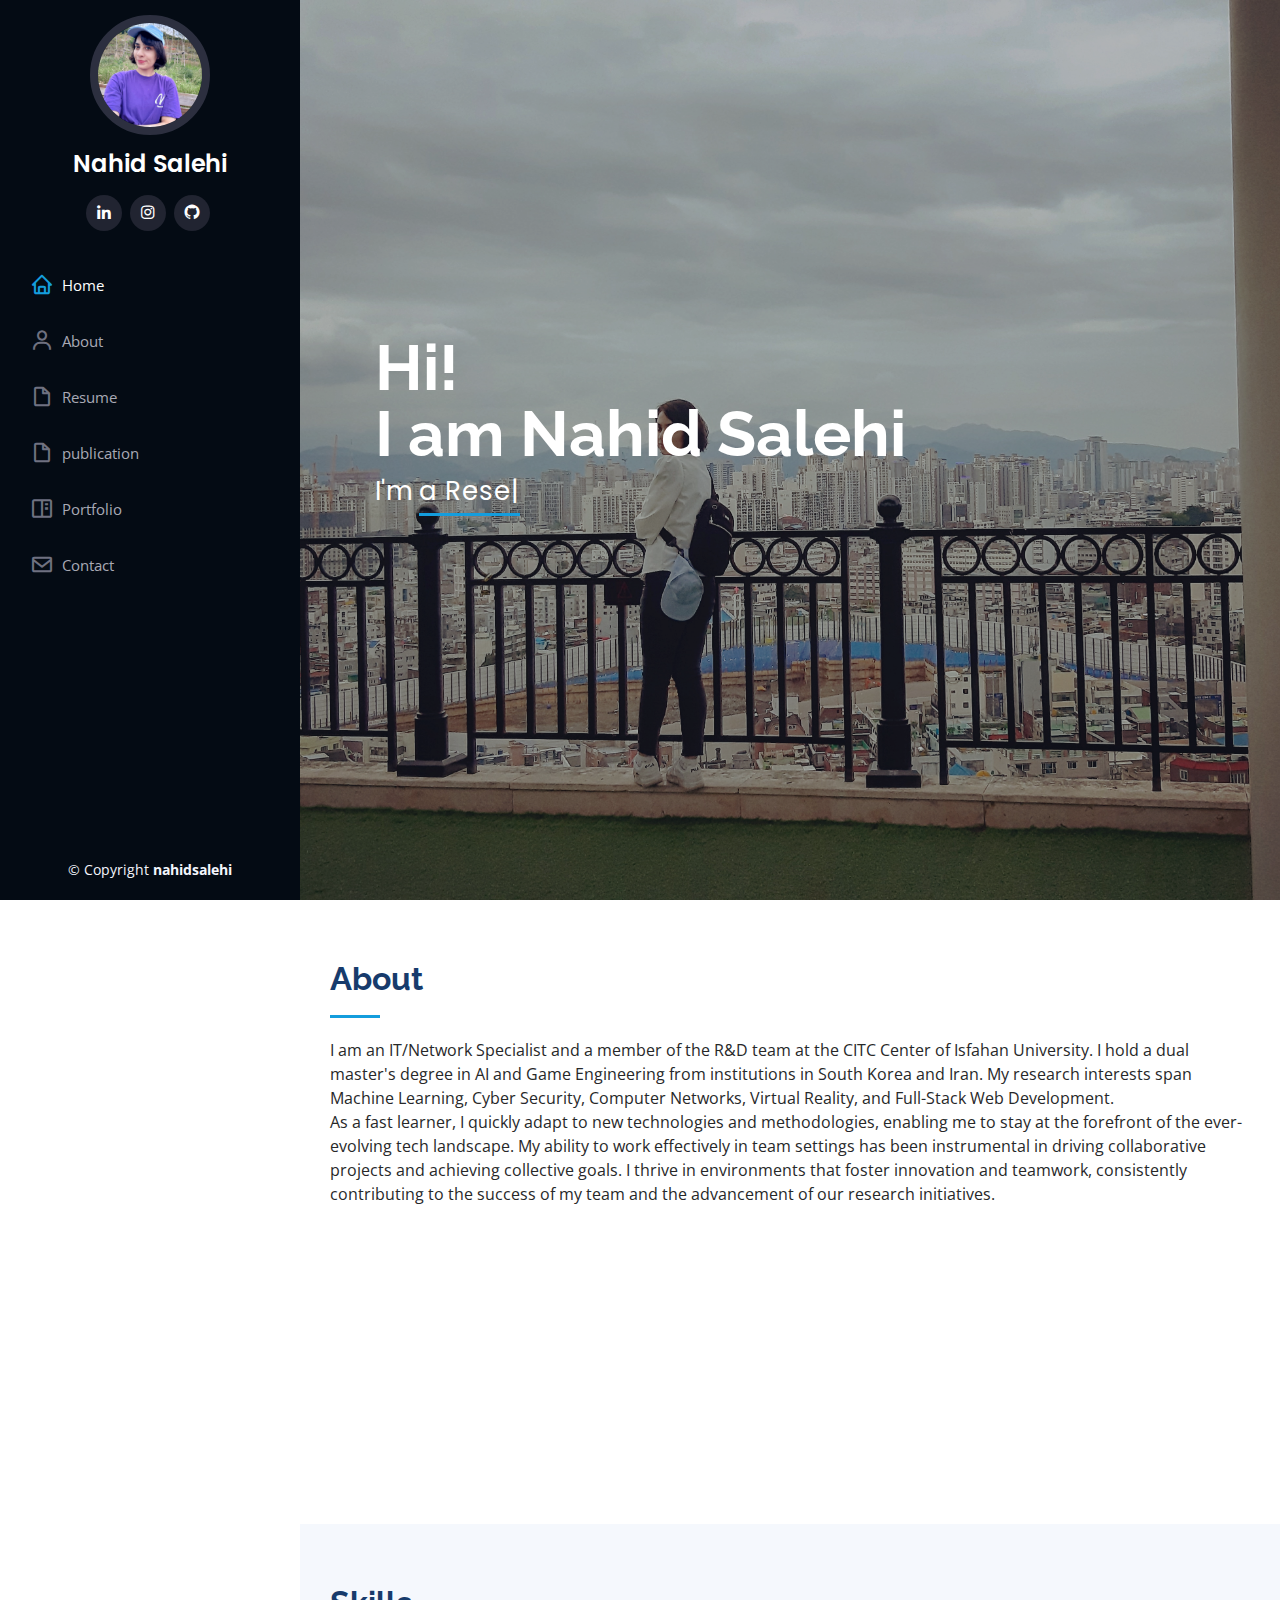
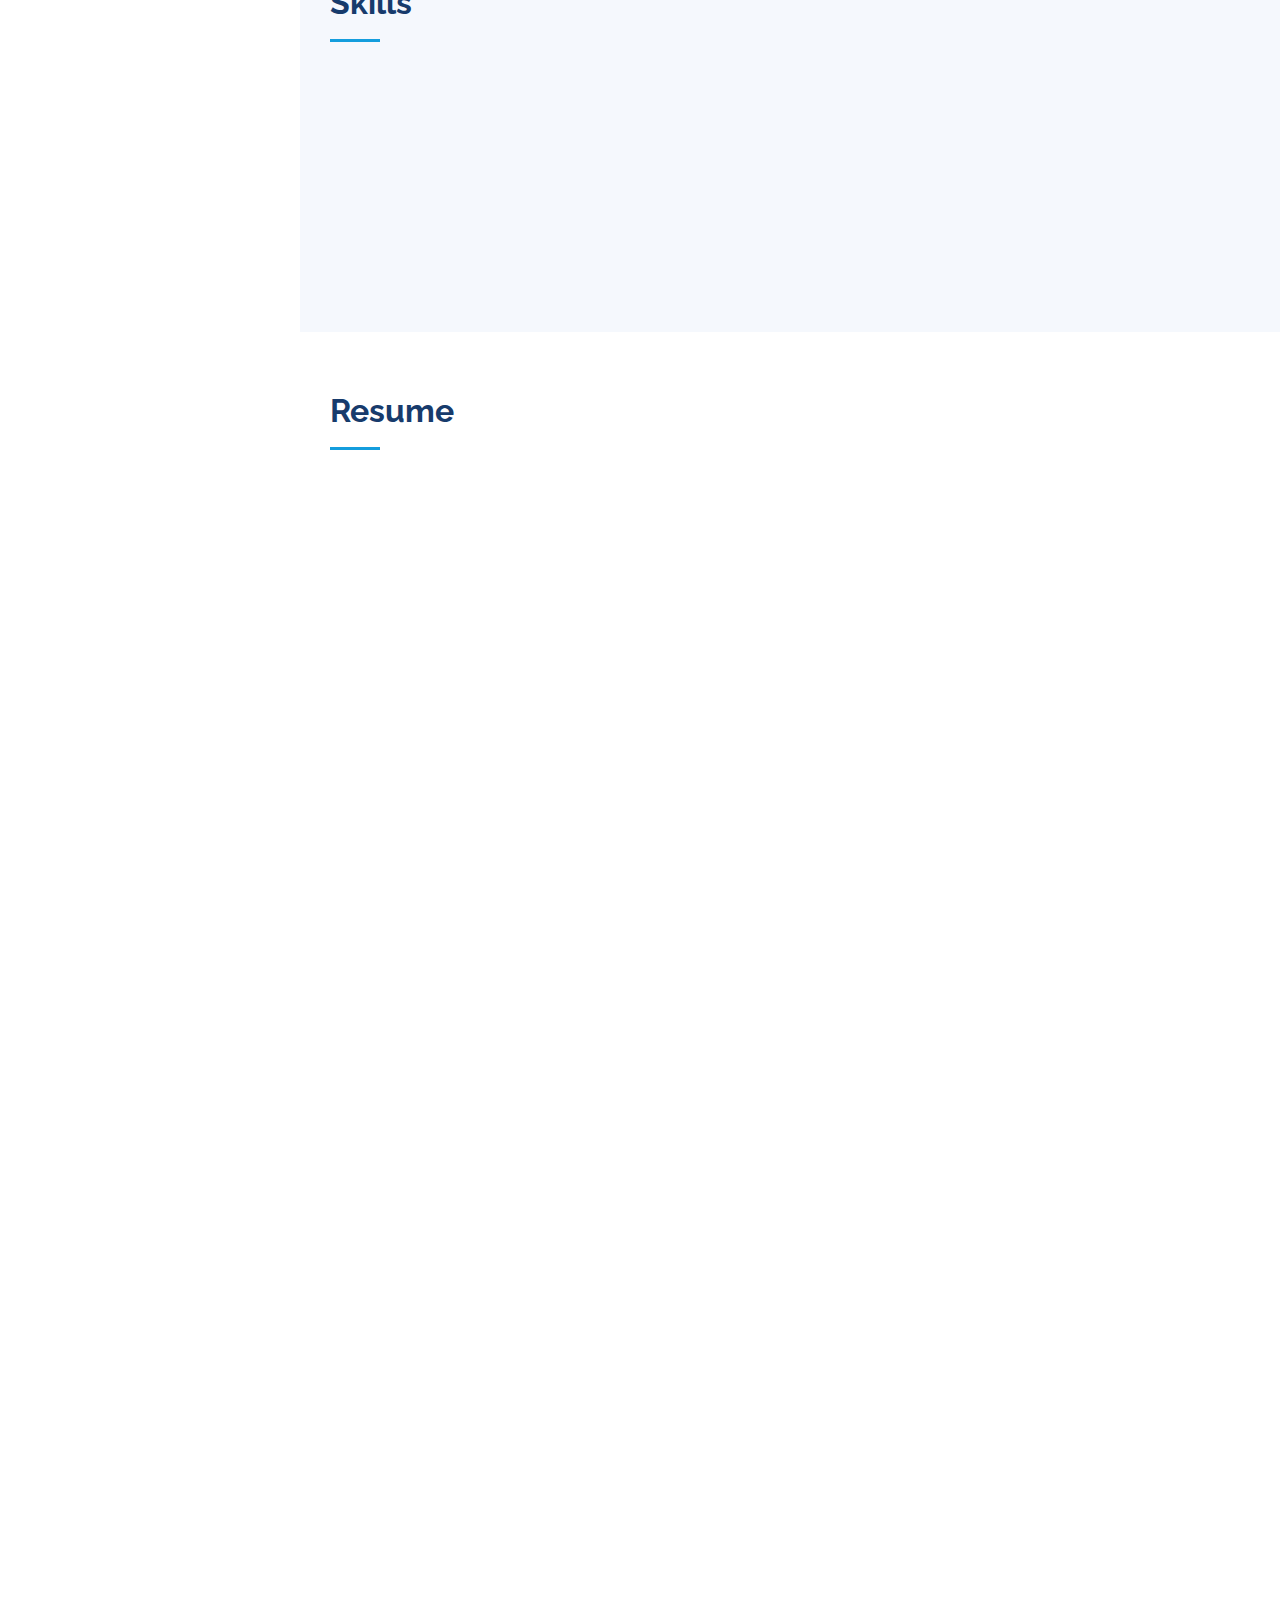
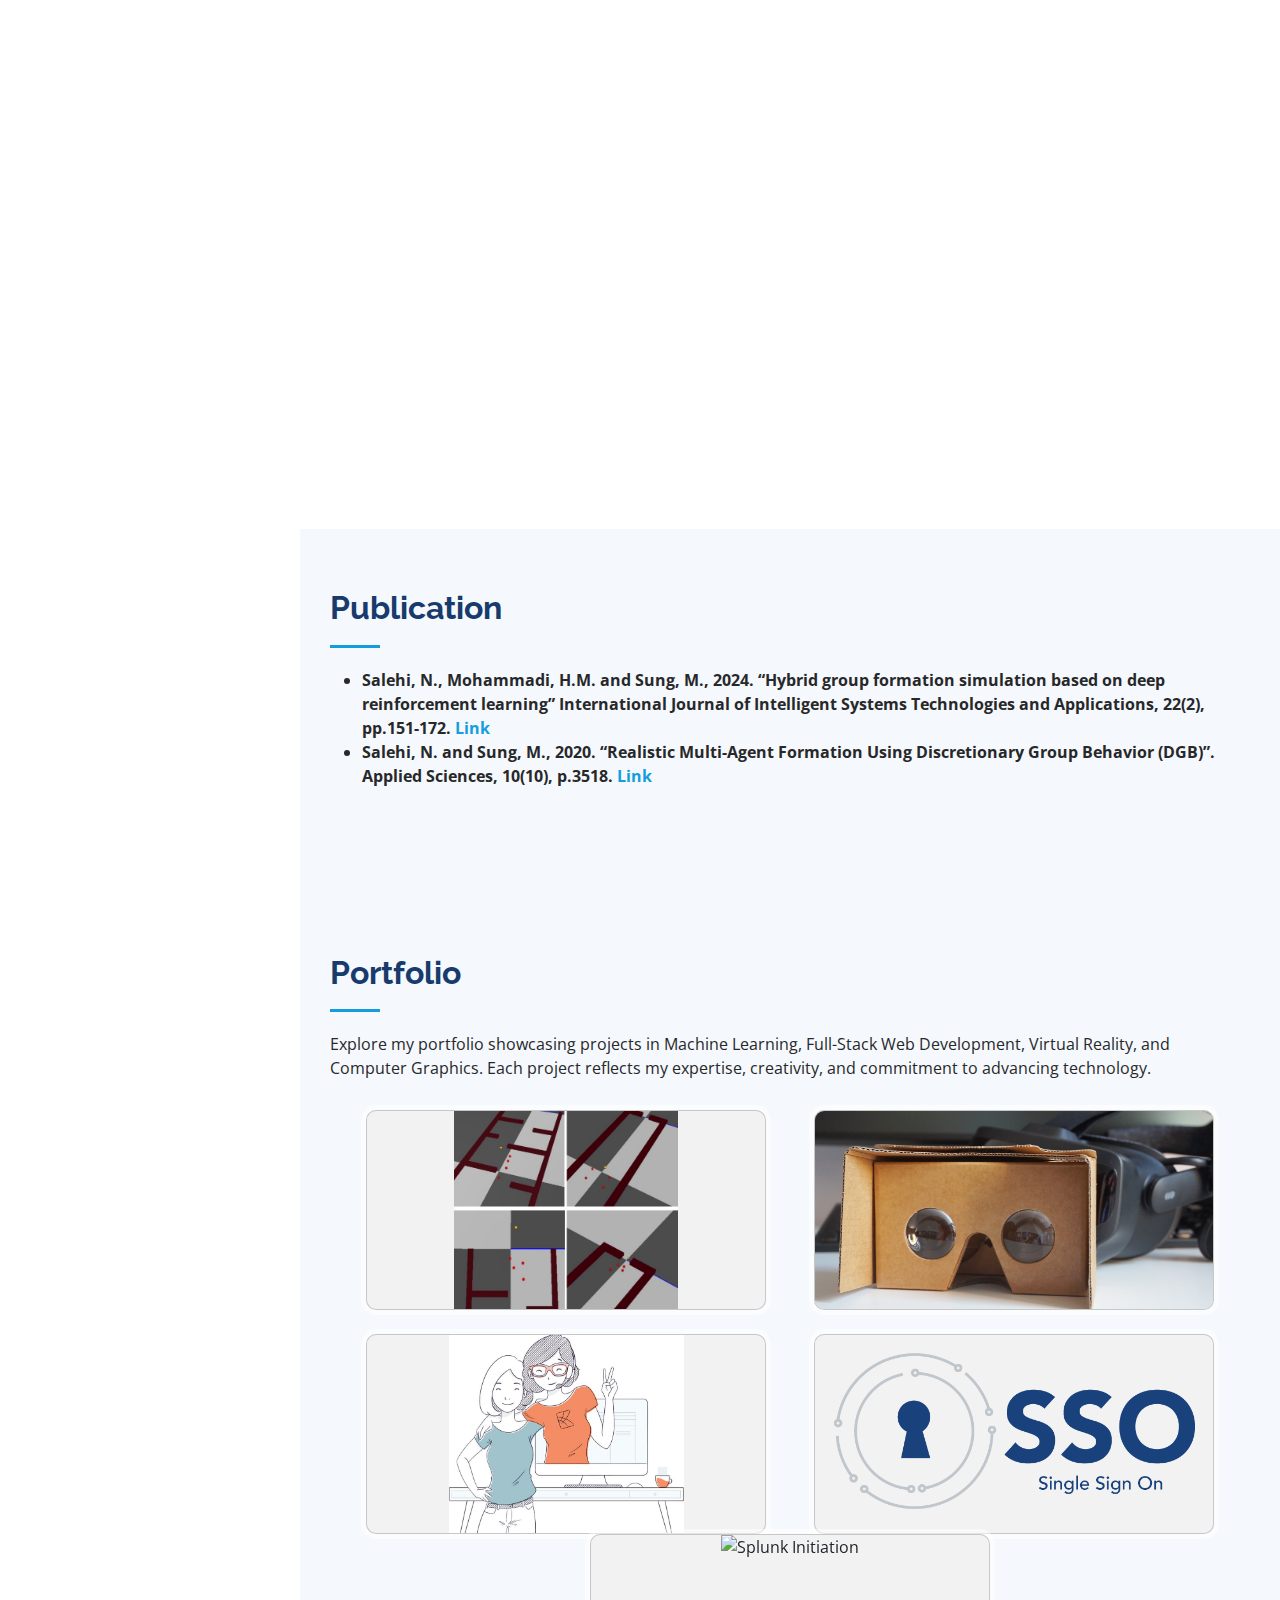
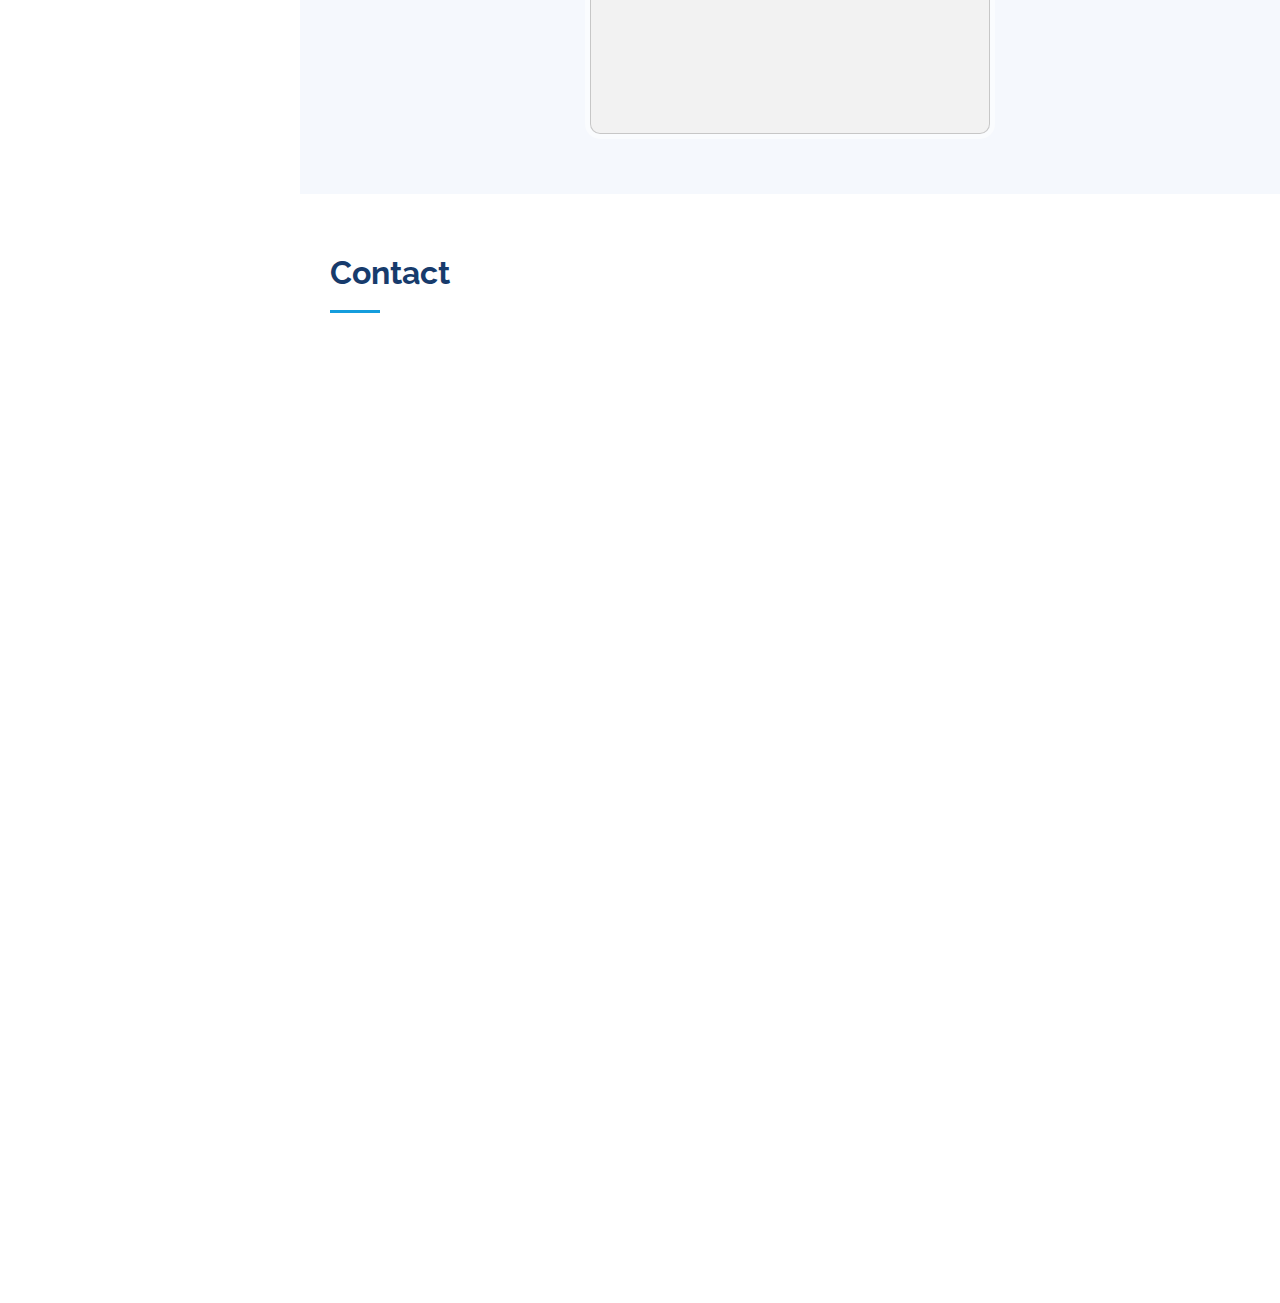
==== commit 4ccc1604: "Update index.html" ====
--- a/index.html
+++ b/index.html
@@ -396,7 +396,7 @@
             <img class="port-img" src="assets/img/research.png" alt="Research Project on Machine Learning & Computer Graphics">
             <div class="card__content">
               <p class="card__title">Research Project on Machine Learning & Computer Graphics</p>
-              <p class="card__description">Hybrid group formation simulation based on deep reinforcement learning. <a href="https://www.inderscience.com/info/inarticle.php?artid=139742">Learn more...</a> <a href="https://github.com/nahidsalehi/Research-Project-on-Machine-Learning-Computer-Graphics">Github page...</a></p>
+              <p class="card__description">Hybrid group formation simulation based on deep reinforcement learning. (python, C++) <a href="https://www.inderscience.com/info/inarticle.php?artid=139742">Learn more...</a> <a href="https://github.com/nahidsalehi/Research-Project-on-Machine-Learning-Computer-Graphics">Github page...</a></p>
             </div>
           </div>
   
@@ -404,7 +404,7 @@
             <img class="port-img2" src="assets/img/cardboard.jpg" alt="Virtual Reality Project">
             <div class="card__content">
               <p class="card__title">VR Game: Machine Gun Robot</p>
-              <p class="card__description">"Machine Gun Robot" is an immersive VR game designed for Google Cardboard, offering players an exhilarating experience as they navigate a futuristic world. Engage in intense battles and strategic gameplay. <a href="https://github.com/nahidsalehi/Machine-Gun-Robot-VR-Game">Github page...</a></p>
+              <p class="card__description">"Machine Gun Robot" is an immersive VR game designed for Google Cardboard, offering players an exhilarating experience as they navigate a futuristic world. Engage in intense battles and strategic gameplay. (C#, Unity Game Engine) <a href="https://github.com/nahidsalehi/Machine-Gun-Robot-VR-Game">Github page...</a></p>
             </div>
           </div>
         </div>
@@ -414,7 +414,7 @@
             <img class="port-img" src="assets/img/kayako.jpg" alt="Kayako HelpDesk Website">
             <div class="card__content">
               <p class="card__title">Kayako HelpDesk Website</p>
-              <p class="card__description">Developed for Isfahan University, the Kayako helpdesk website streamlines support services, enhancing communication between students, faculty, and staff. This user-friendly platform ensures efficient issue resolution and improved overall campus experience. <a href="https://hlp.ui.ac.ir">website...</a></p>
+              <p class="card__description">Developed for Isfahan University, the Kayako helpdesk website streamlines support services, enhancing communication between students, faculty, and staff. This user-friendly platform ensures efficient issue resolution and improved overall campus experience. (PHP, Html, CSS, JS) <a href="https://hlp.ui.ac.ir">website...</a></p>
             </div>
           </div>
   
@@ -422,7 +422,15 @@
             <img class="port-img" src="assets/img/SingleSignOn.png" alt="Single Sign-On (SSO) Initiation">
             <div class="card__content">
               <p class="card__title">Single Sign-On (SSO) Initiation</p>
-              <p class="card__description">This website marks the first step in implementing Single Sign-On (SSO) at Isfahan University. <a href="https://sso.ui.ac.ir/">website...</a></p>
+              <p class="card__description">This website marks the first step in implementing Single Sign-On (SSO) at Isfahan University. (PHP CAS) <a href="https://sso.ui.ac.ir/">website...</a></p>
+            </div>
+          </div>
+          
+          <div class="card col col-lg-2">
+            <img class="port-img" src="assets/img/splunk.png" alt="Splunk Initiation">
+            <div class="card__content">
+              <p class="card__title">Splunk Enterprise</p>
+              <p class="card__description">This Software is used to search, filter, and analyze systems logs. (Linux, SPL)</p>
             </div>
           </div>
   
--- a/assets/css/style.css
+++ b/assets/css/style.css
@@ -241,7 +241,7 @@
 #hero {
   width: 100%;
   height: 100vh;
-  background: url("img/heroimg.jpeg") top center;
+  background: URL("../img/heroimg.jpeg") top center;
   background-size: cover;
 }
 
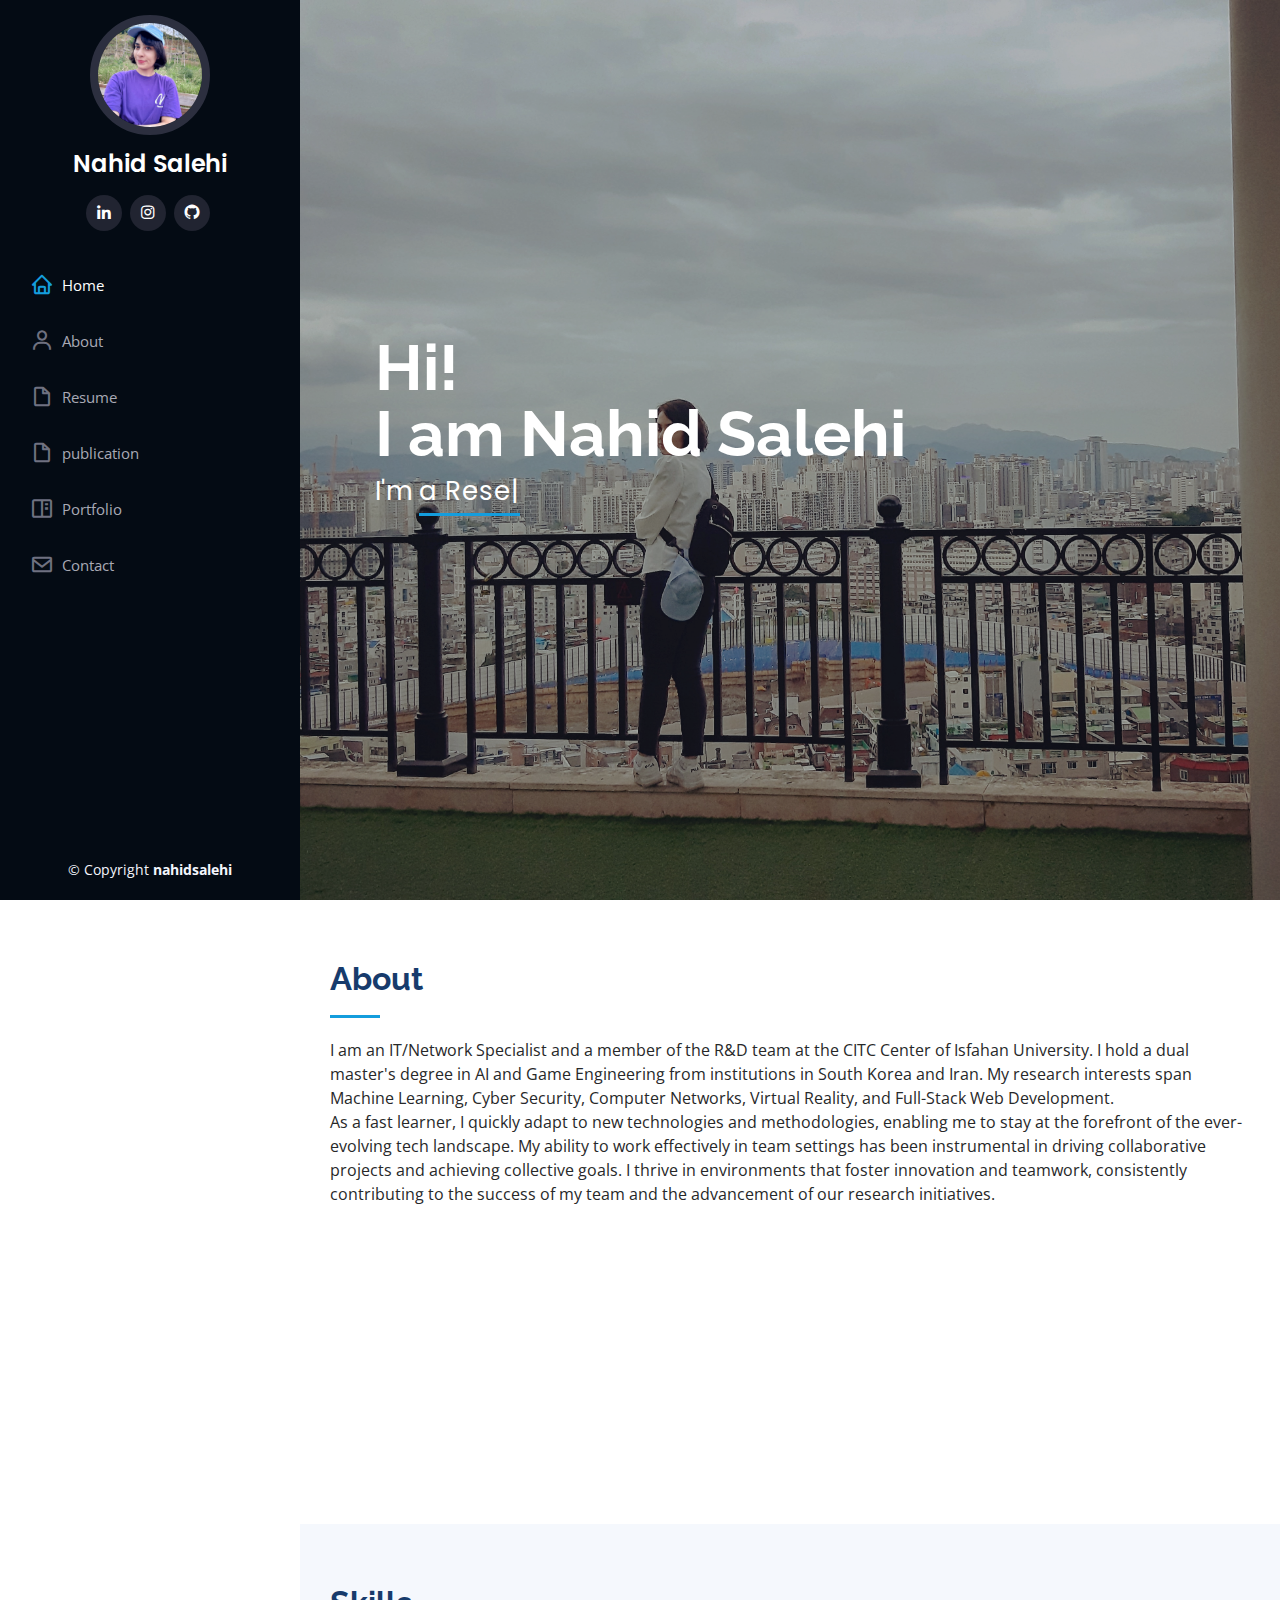
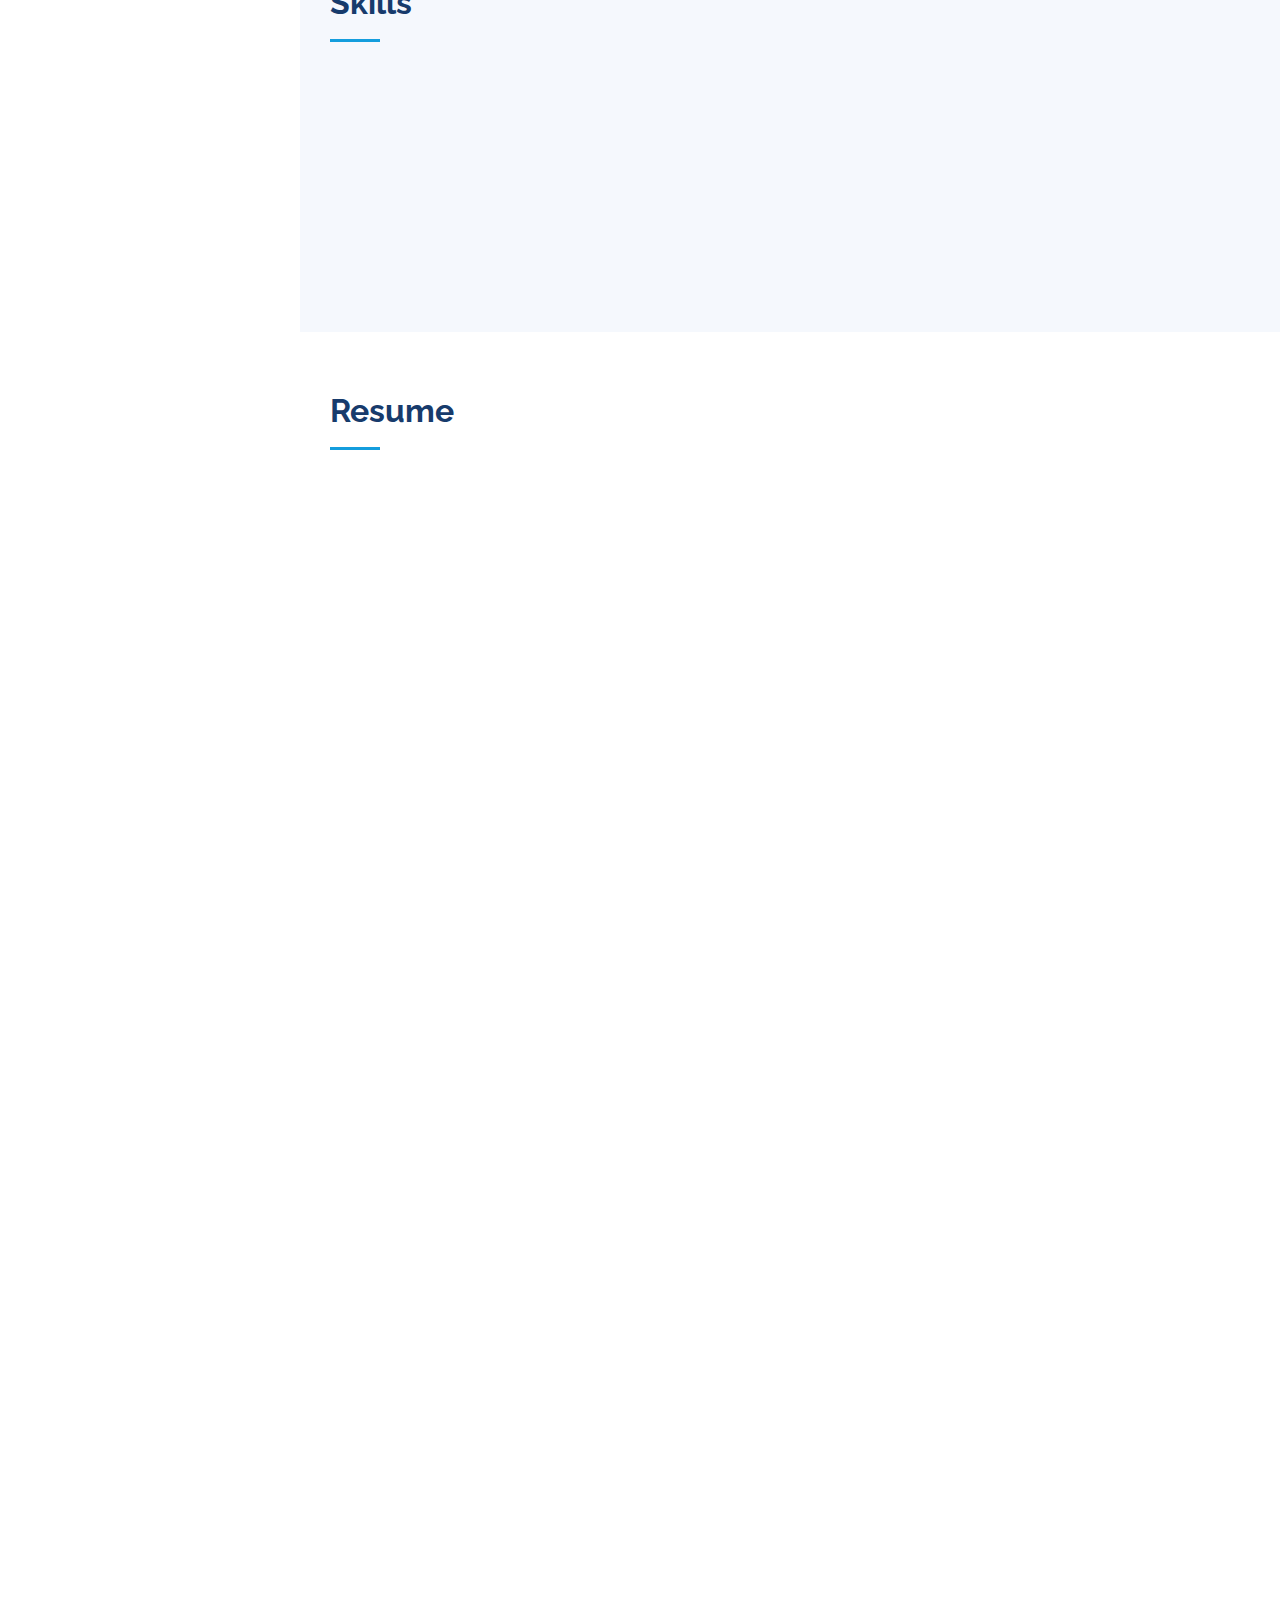
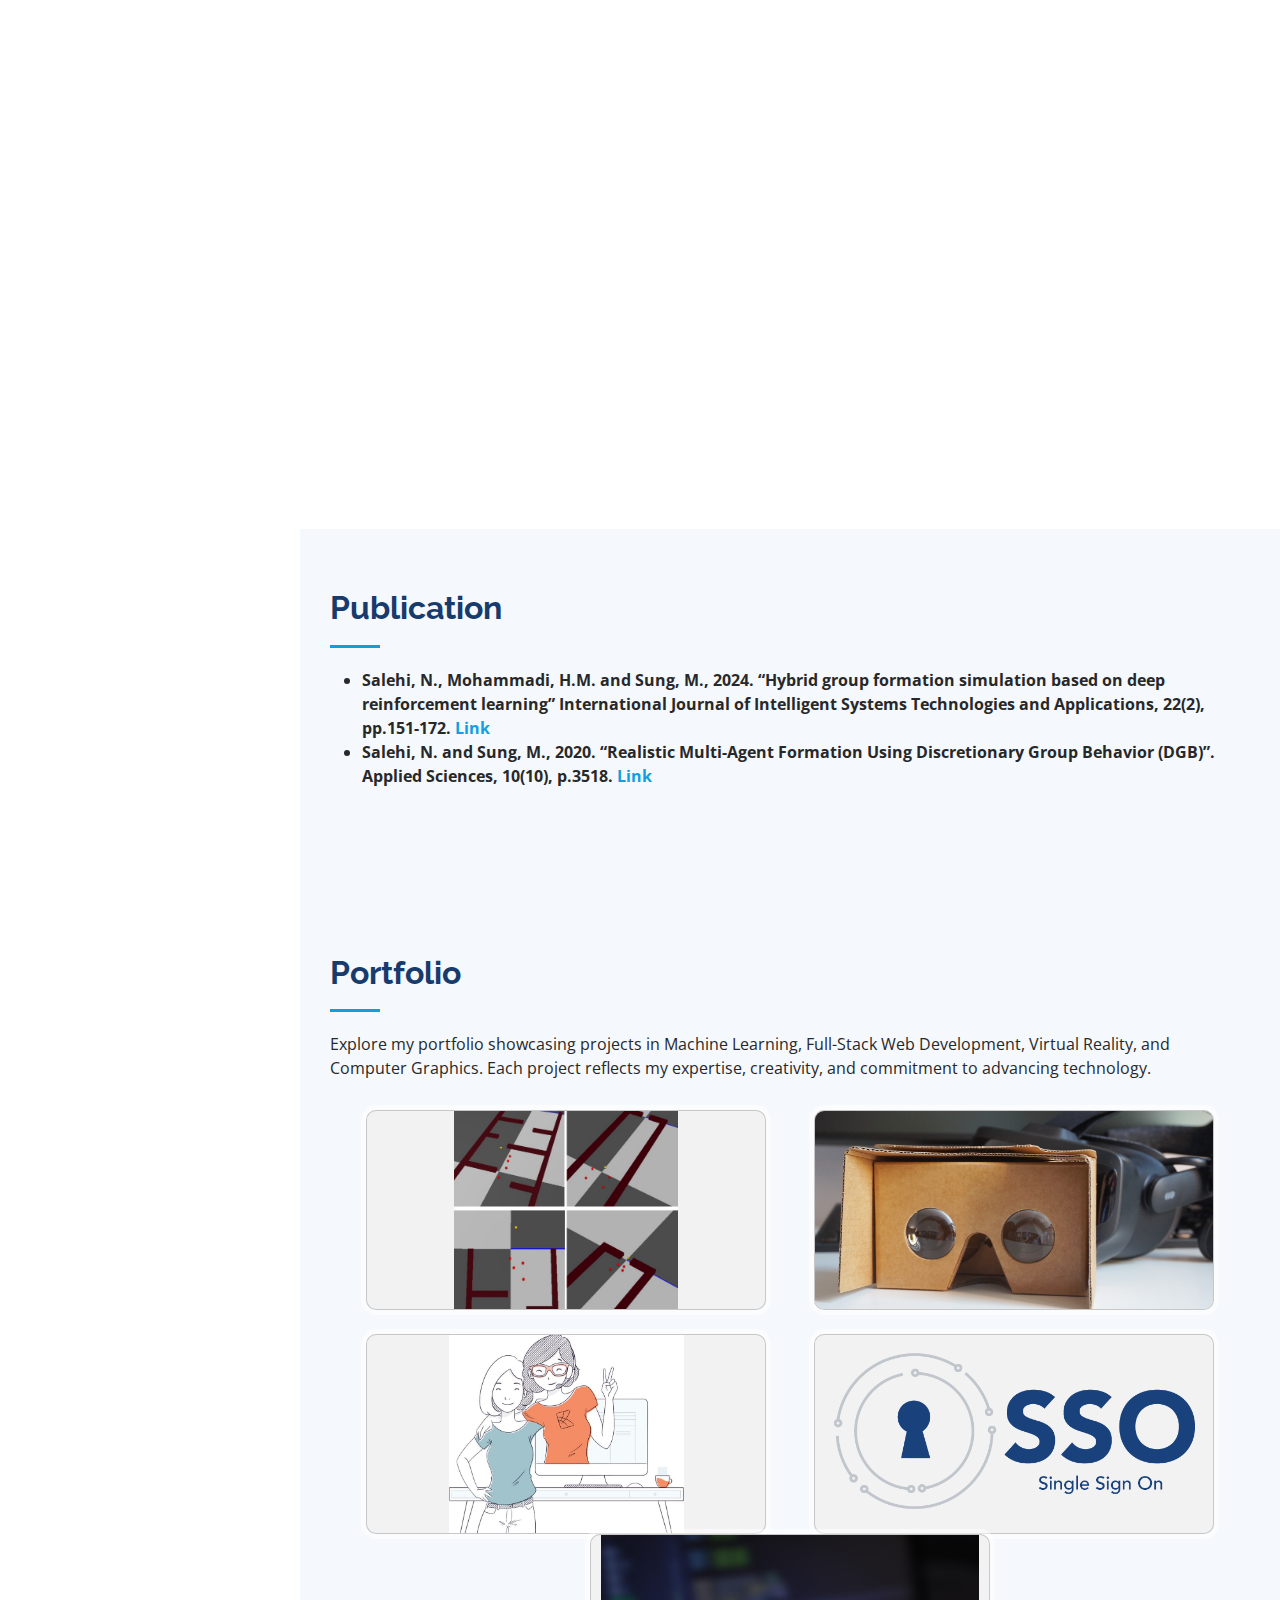
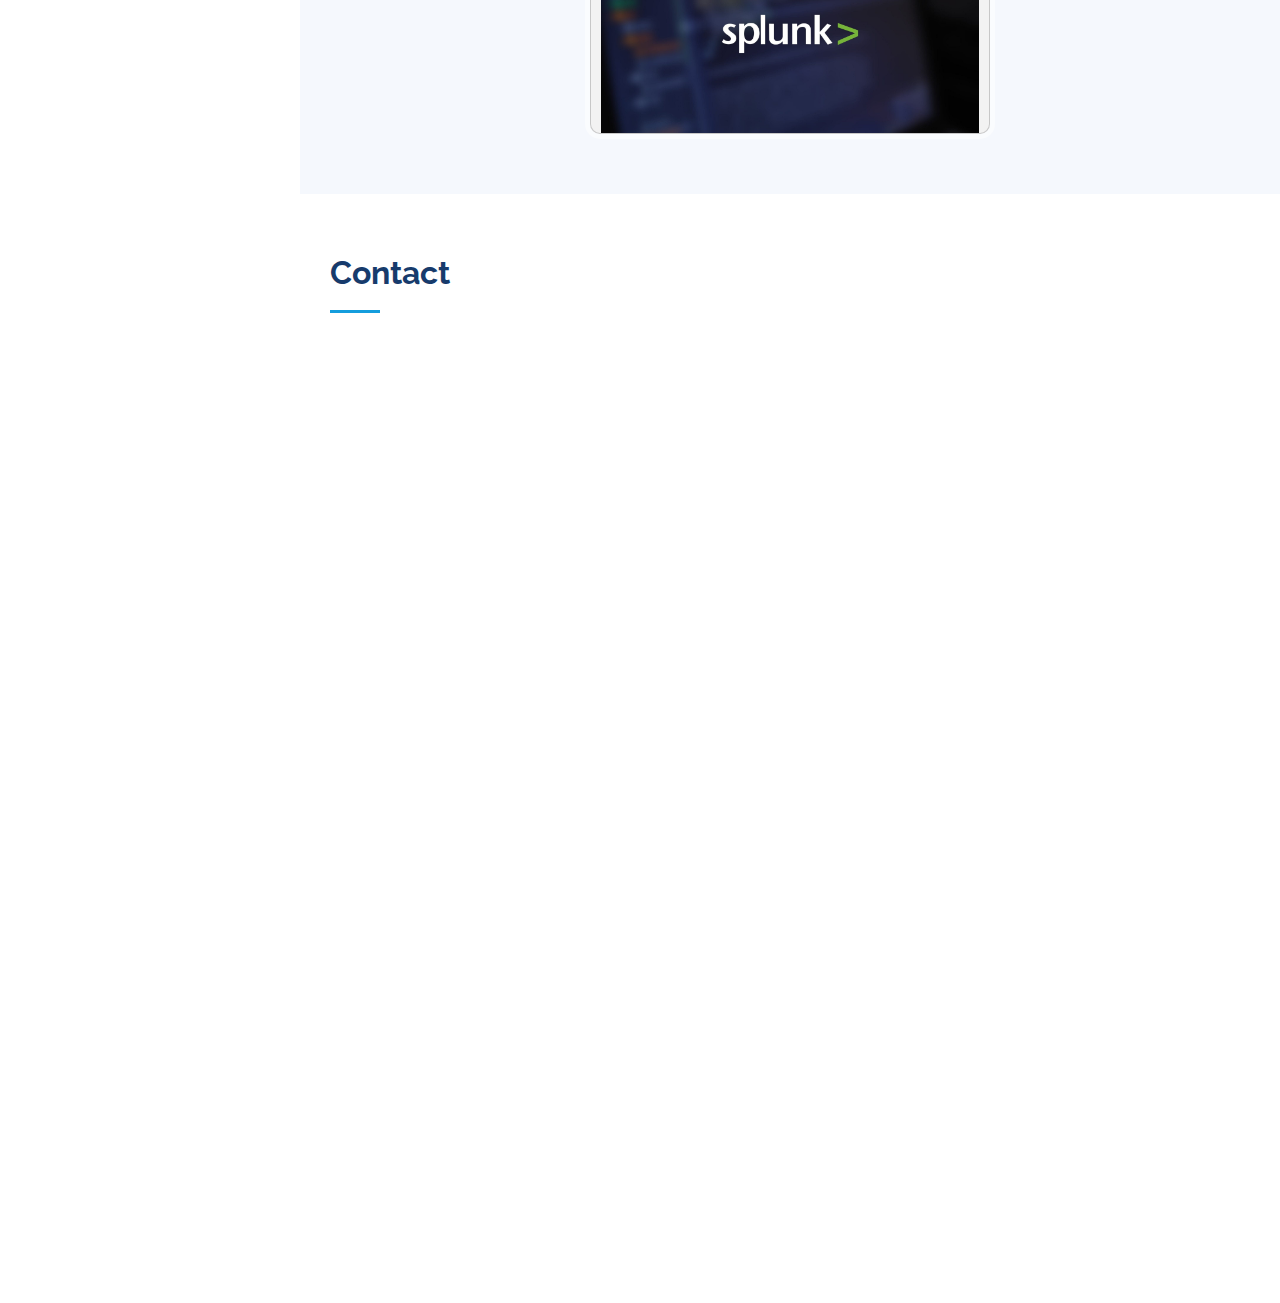
==== commit fc42d248: "Update index.html" ====
--- a/index.html
+++ b/index.html
@@ -425,17 +425,17 @@
               <p class="card__description">This website marks the first step in implementing Single Sign-On (SSO) at Isfahan University. (PHP CAS) <a href="https://sso.ui.ac.ir/">website...</a></p>
             </div>
           </div>
-          
-          <div class="card col col-lg-2">
+  
+        </div>
+       <div class="row justify-content-md-center">
+           <div class="card col col-lg-2">
             <img class="port-img" src="assets/img/splunk.png" alt="Splunk Initiation">
             <div class="card__content">
               <p class="card__title">Splunk Enterprise</p>
               <p class="card__description">This Software is used to search, filter, and analyze systems logs. (Linux, SPL)</p>
             </div>
           </div>
-  
-        </div>
-       
+       </div>
       </div>
     </section> 
 
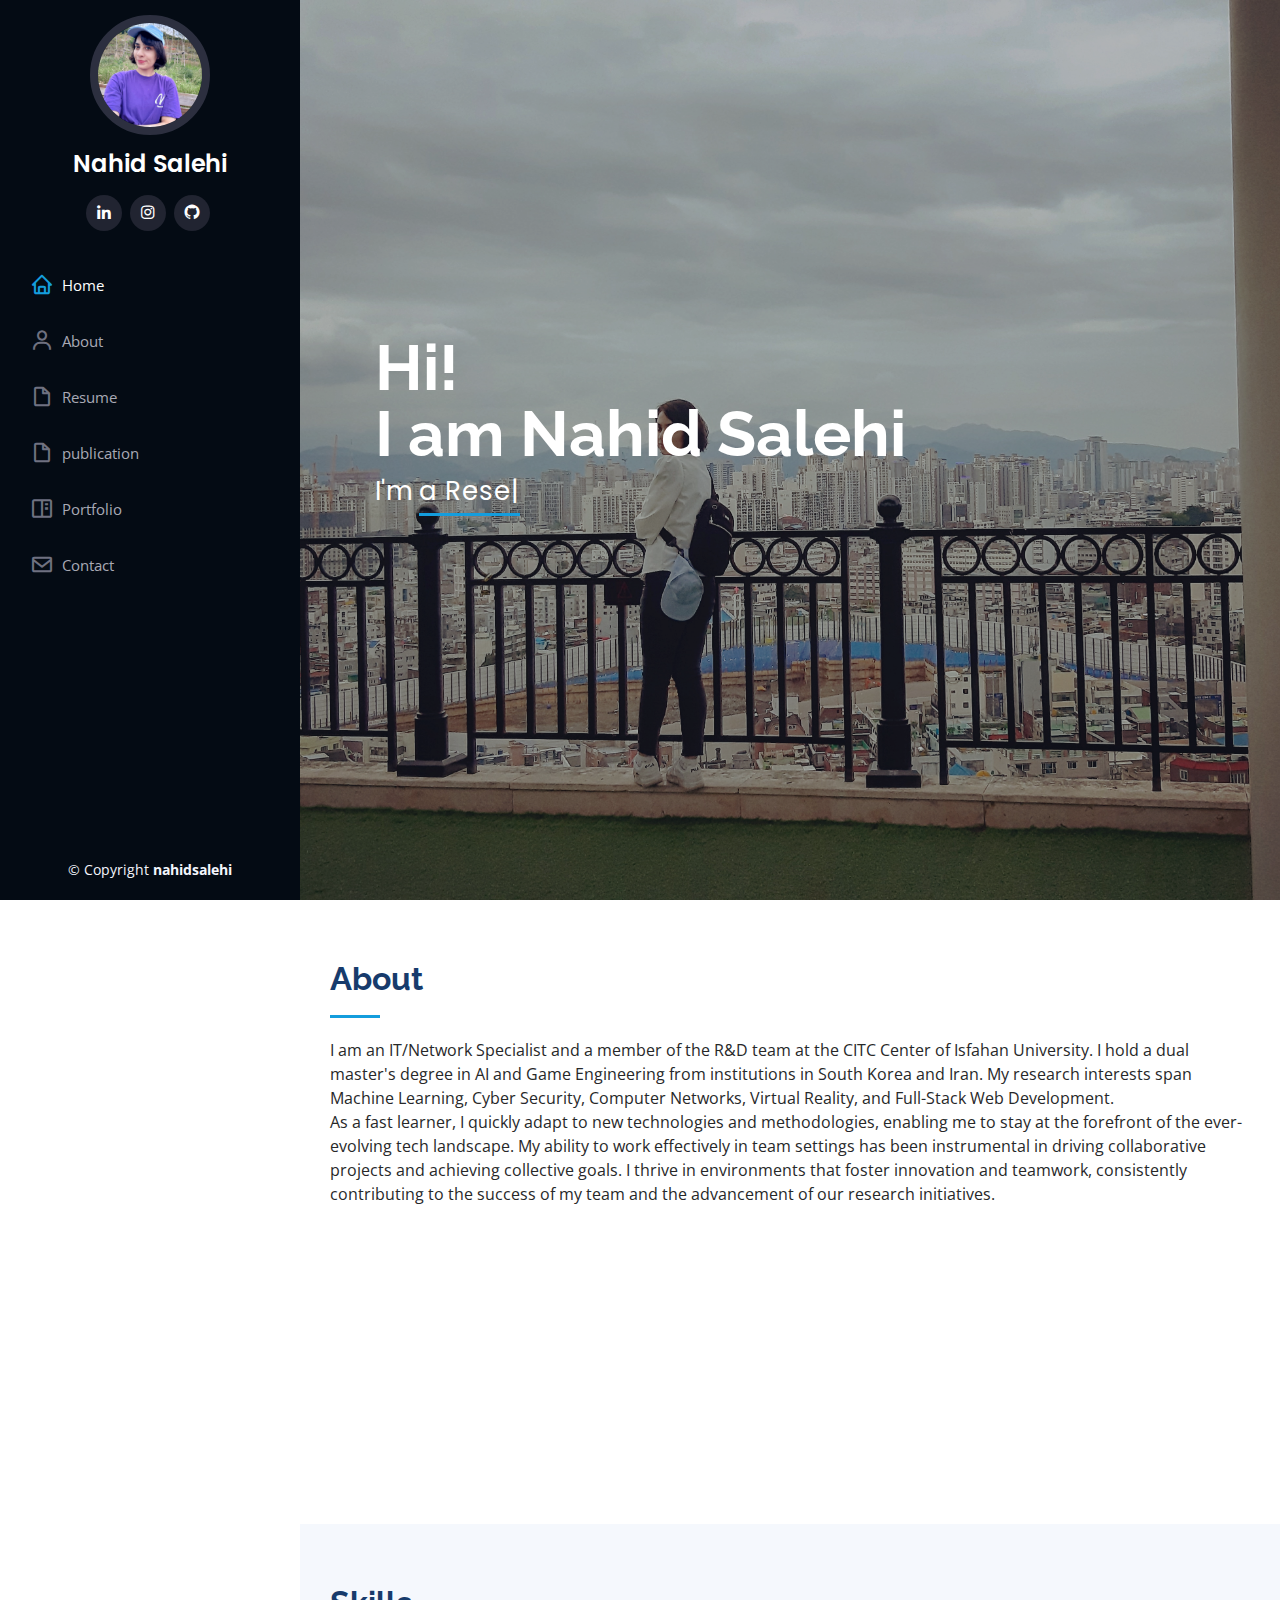
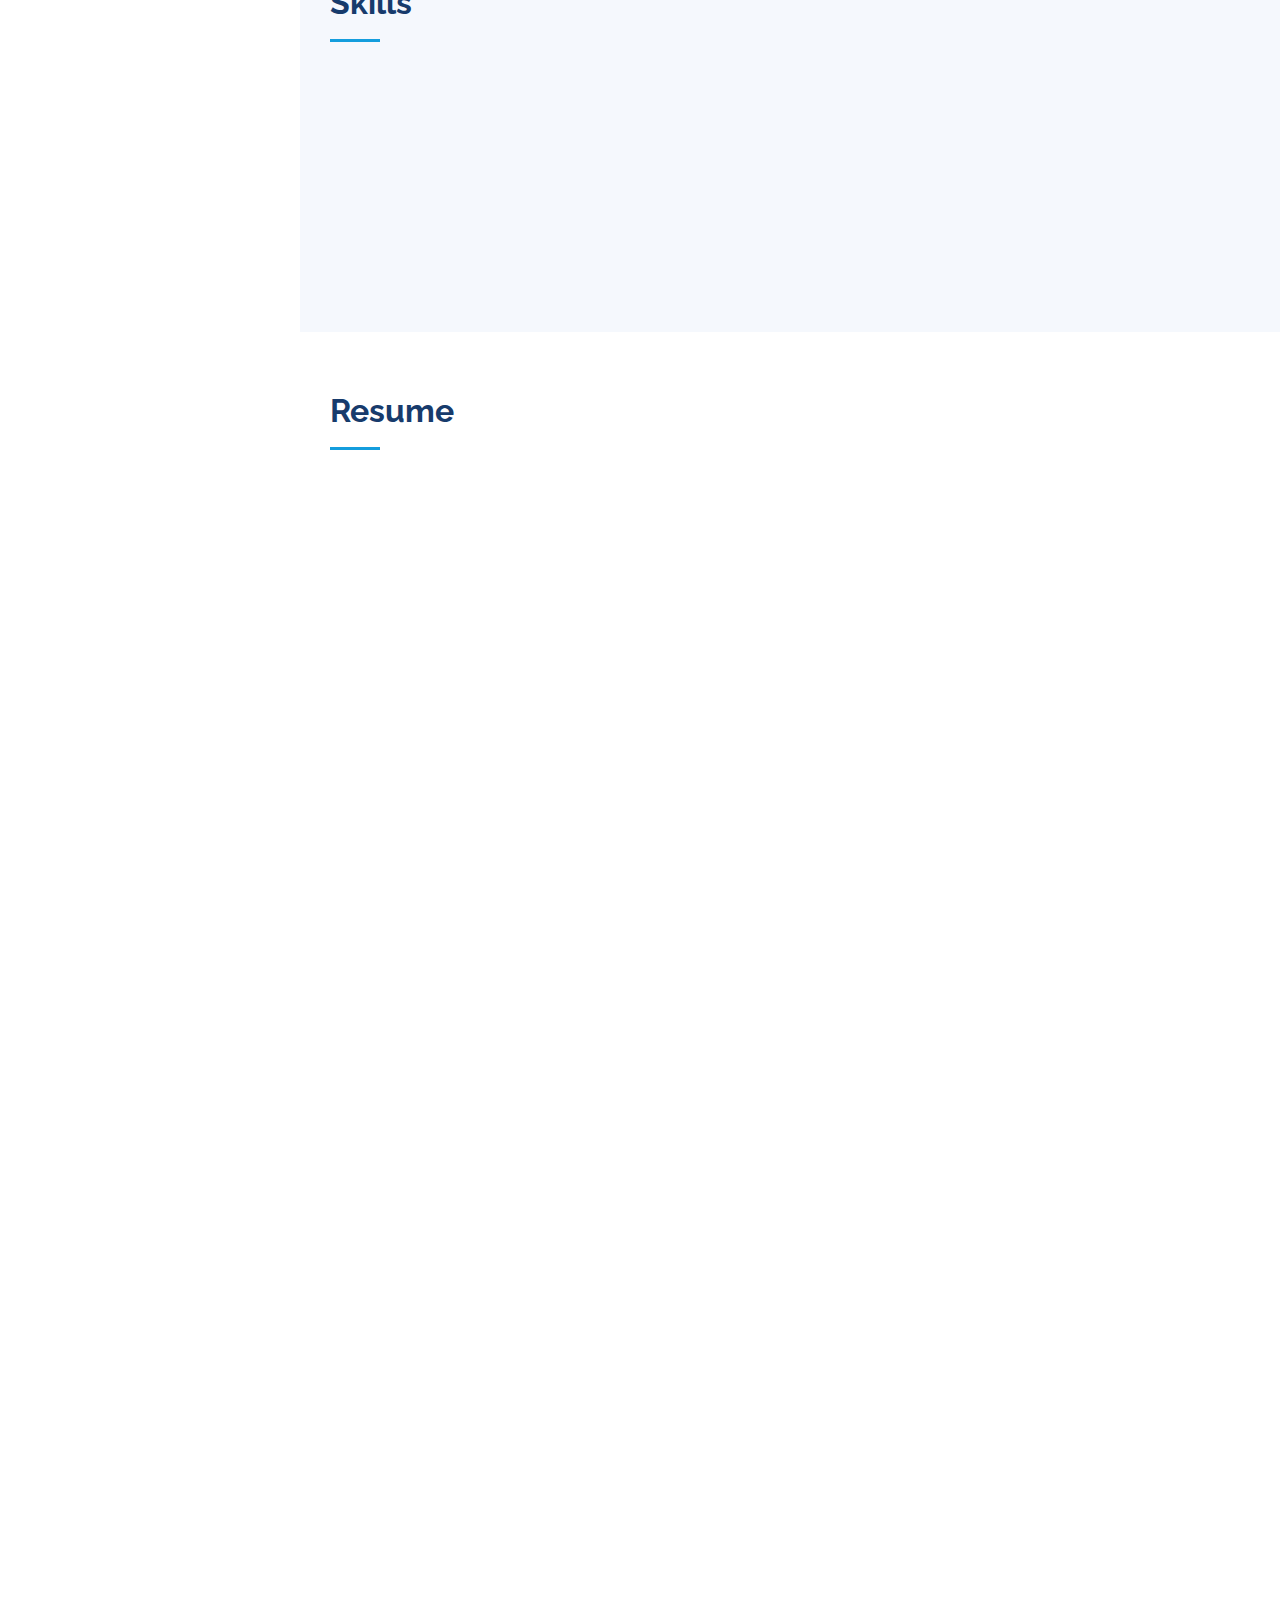
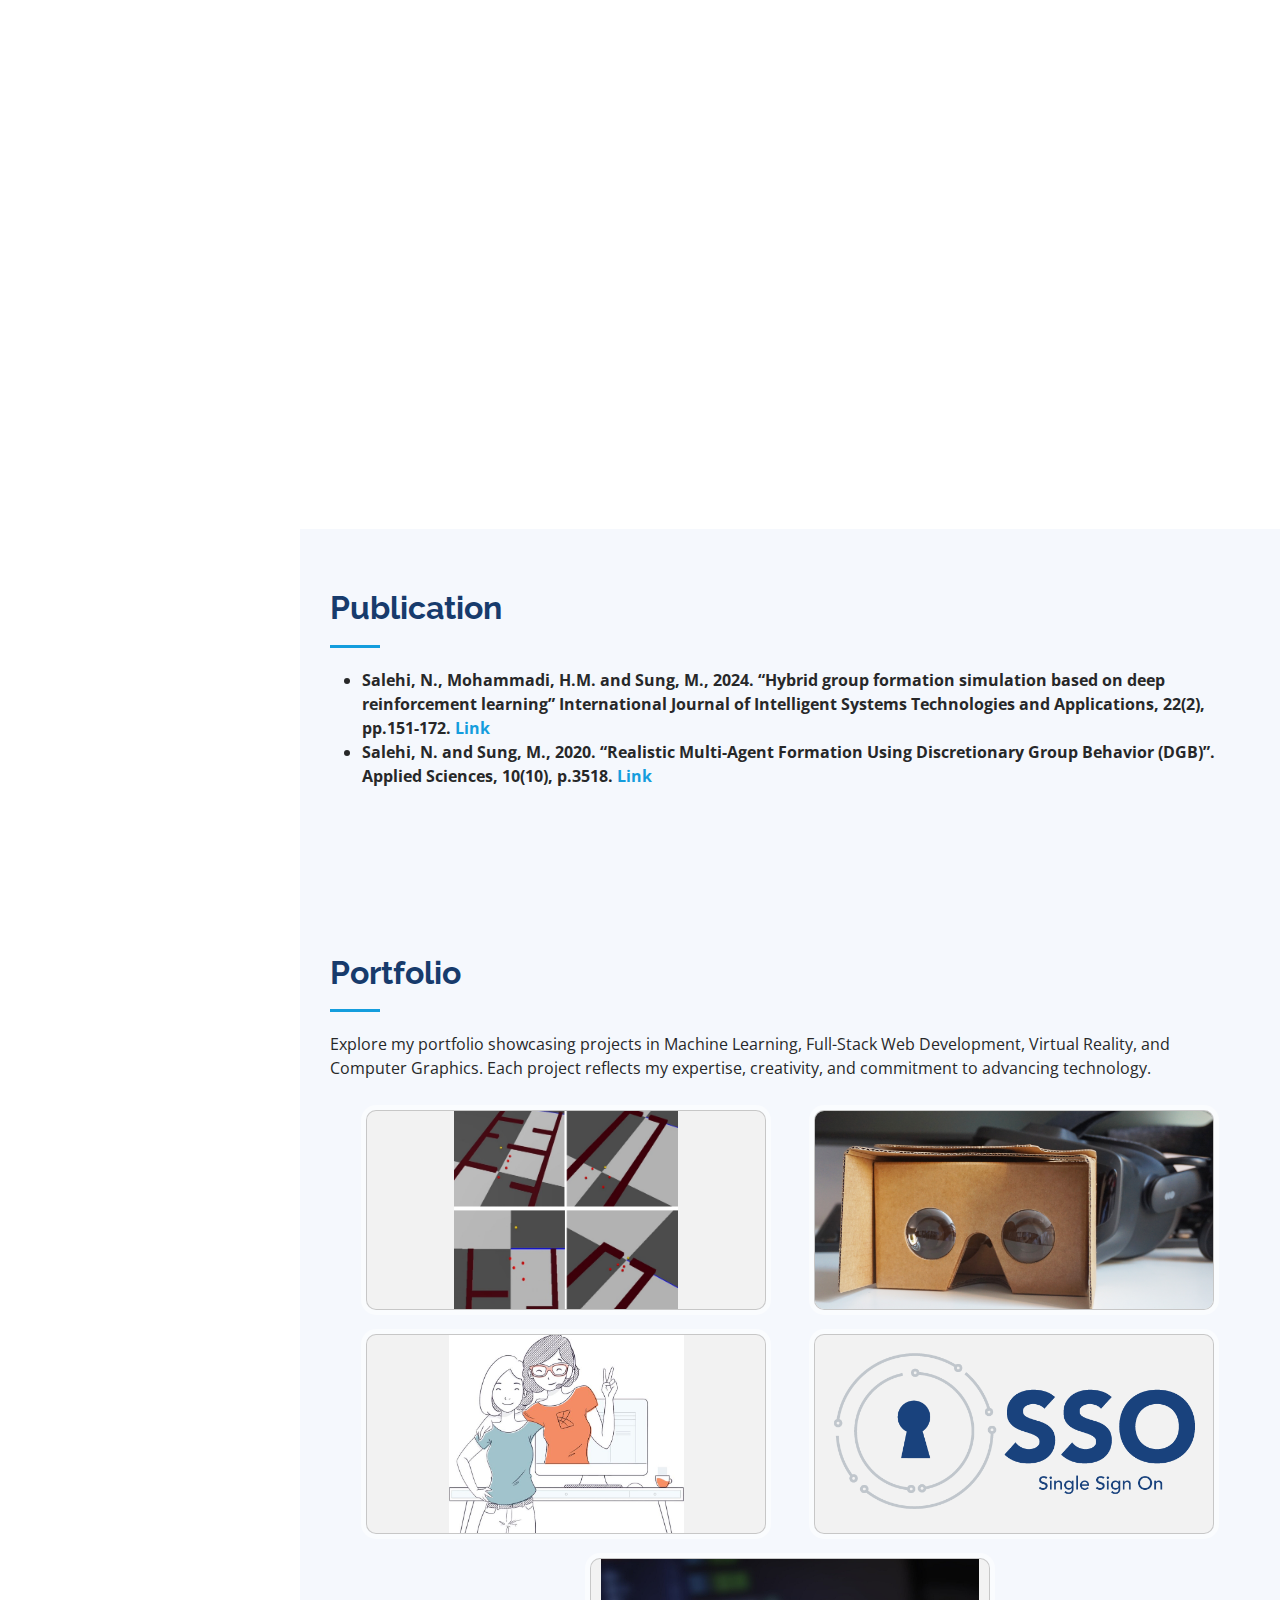
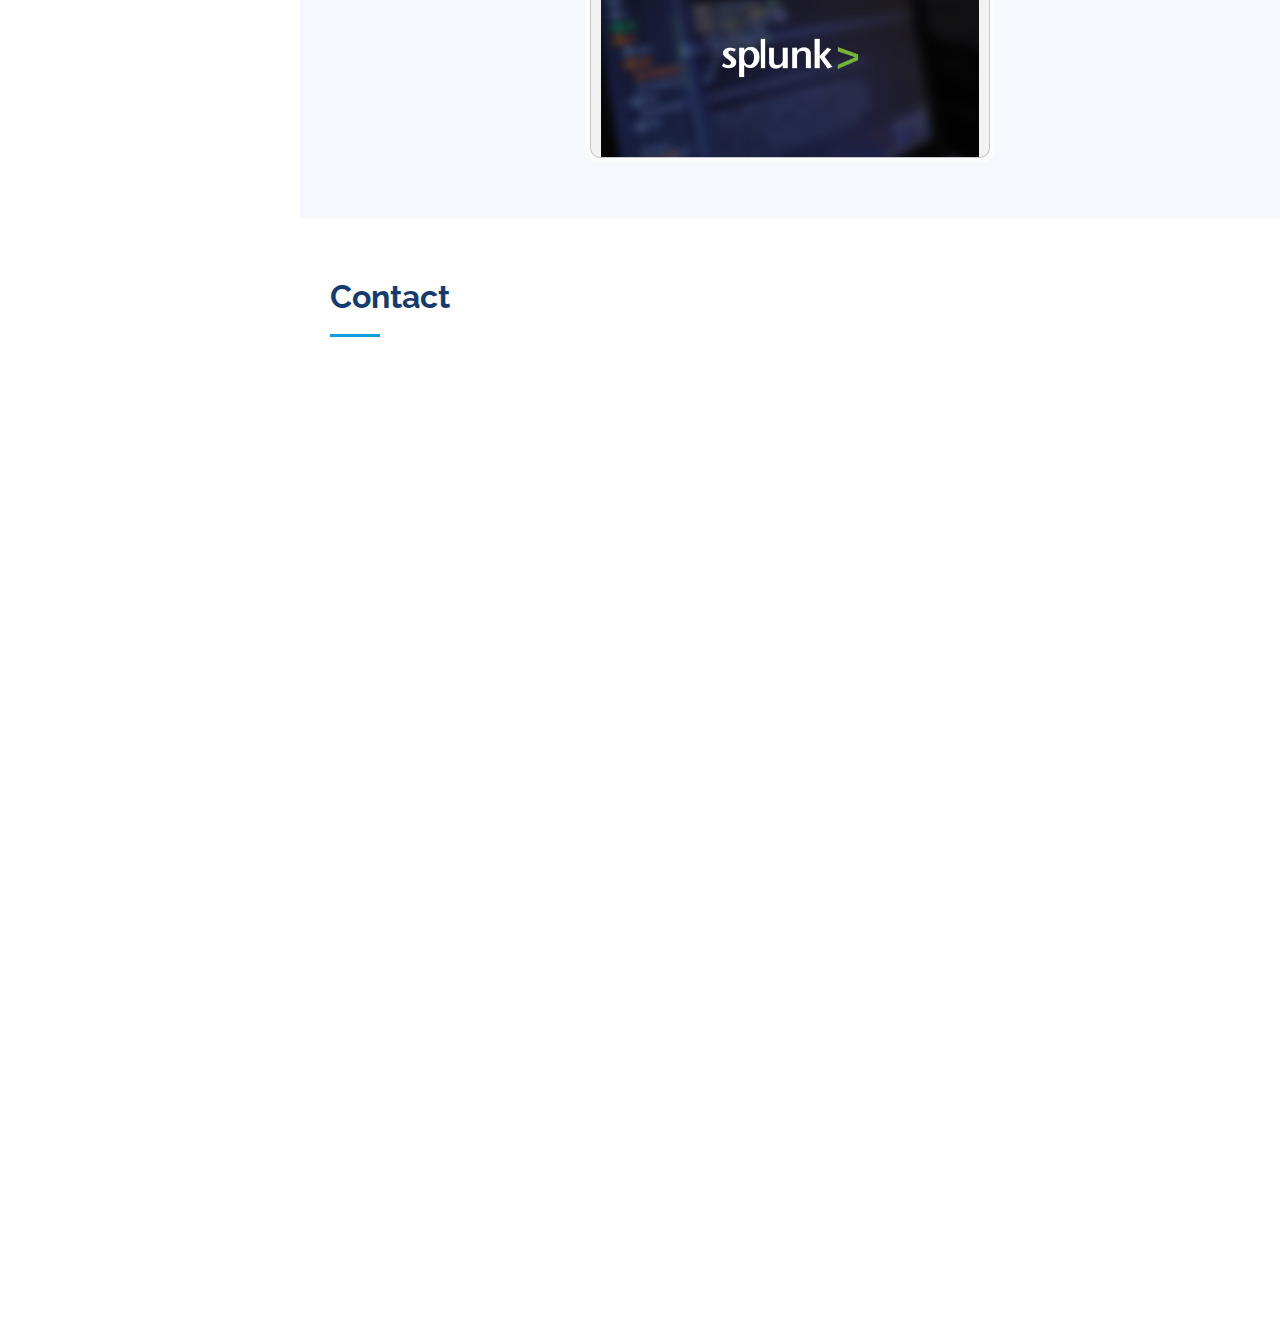
==== commit 7bbccb04: "Update index.html" ====
--- a/index.html
+++ b/index.html
@@ -425,8 +425,8 @@
               <p class="card__description">This website marks the first step in implementing Single Sign-On (SSO) at Isfahan University. (PHP CAS) <a href="https://sso.ui.ac.ir/">website...</a></p>
             </div>
           </div>
-  
-        </div>
+        </div>
+        <br>
        <div class="row justify-content-md-center">
            <div class="card col col-lg-2">
             <img class="port-img" src="assets/img/splunk.png" alt="Splunk Initiation">
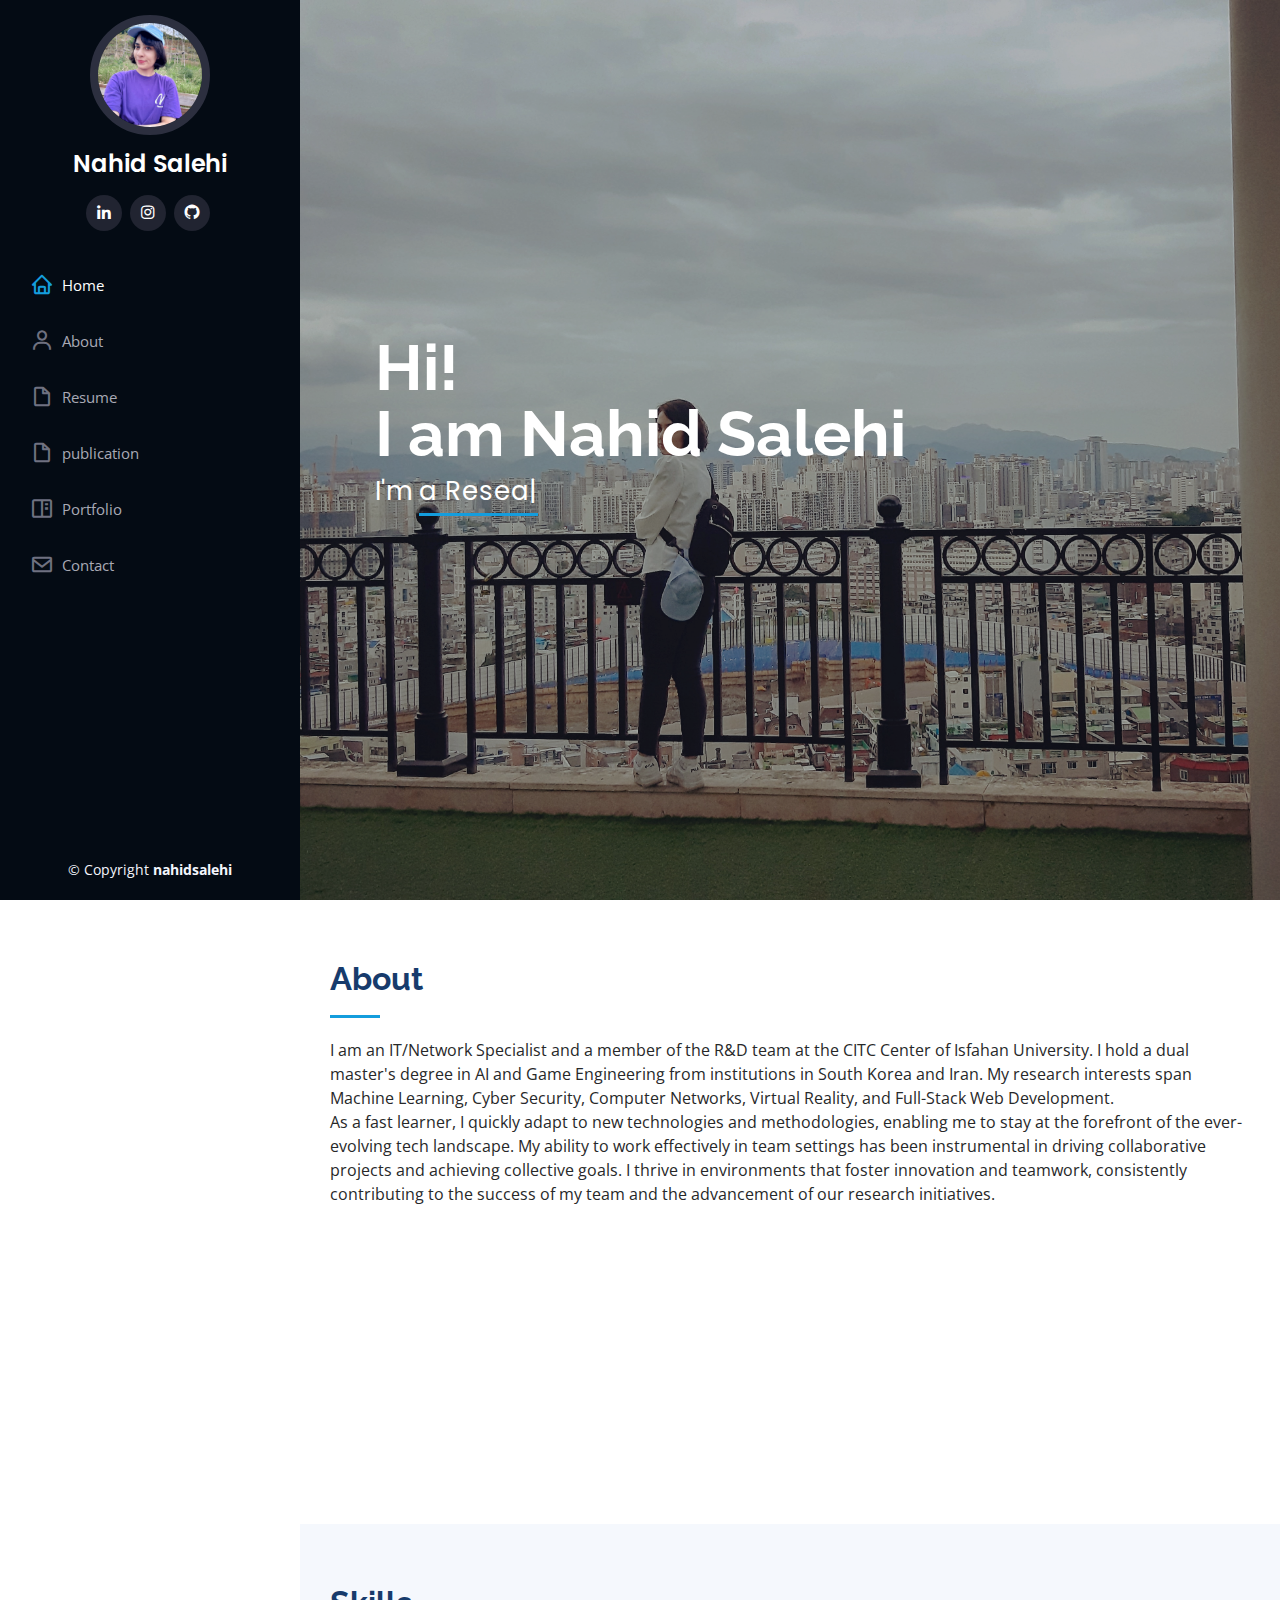
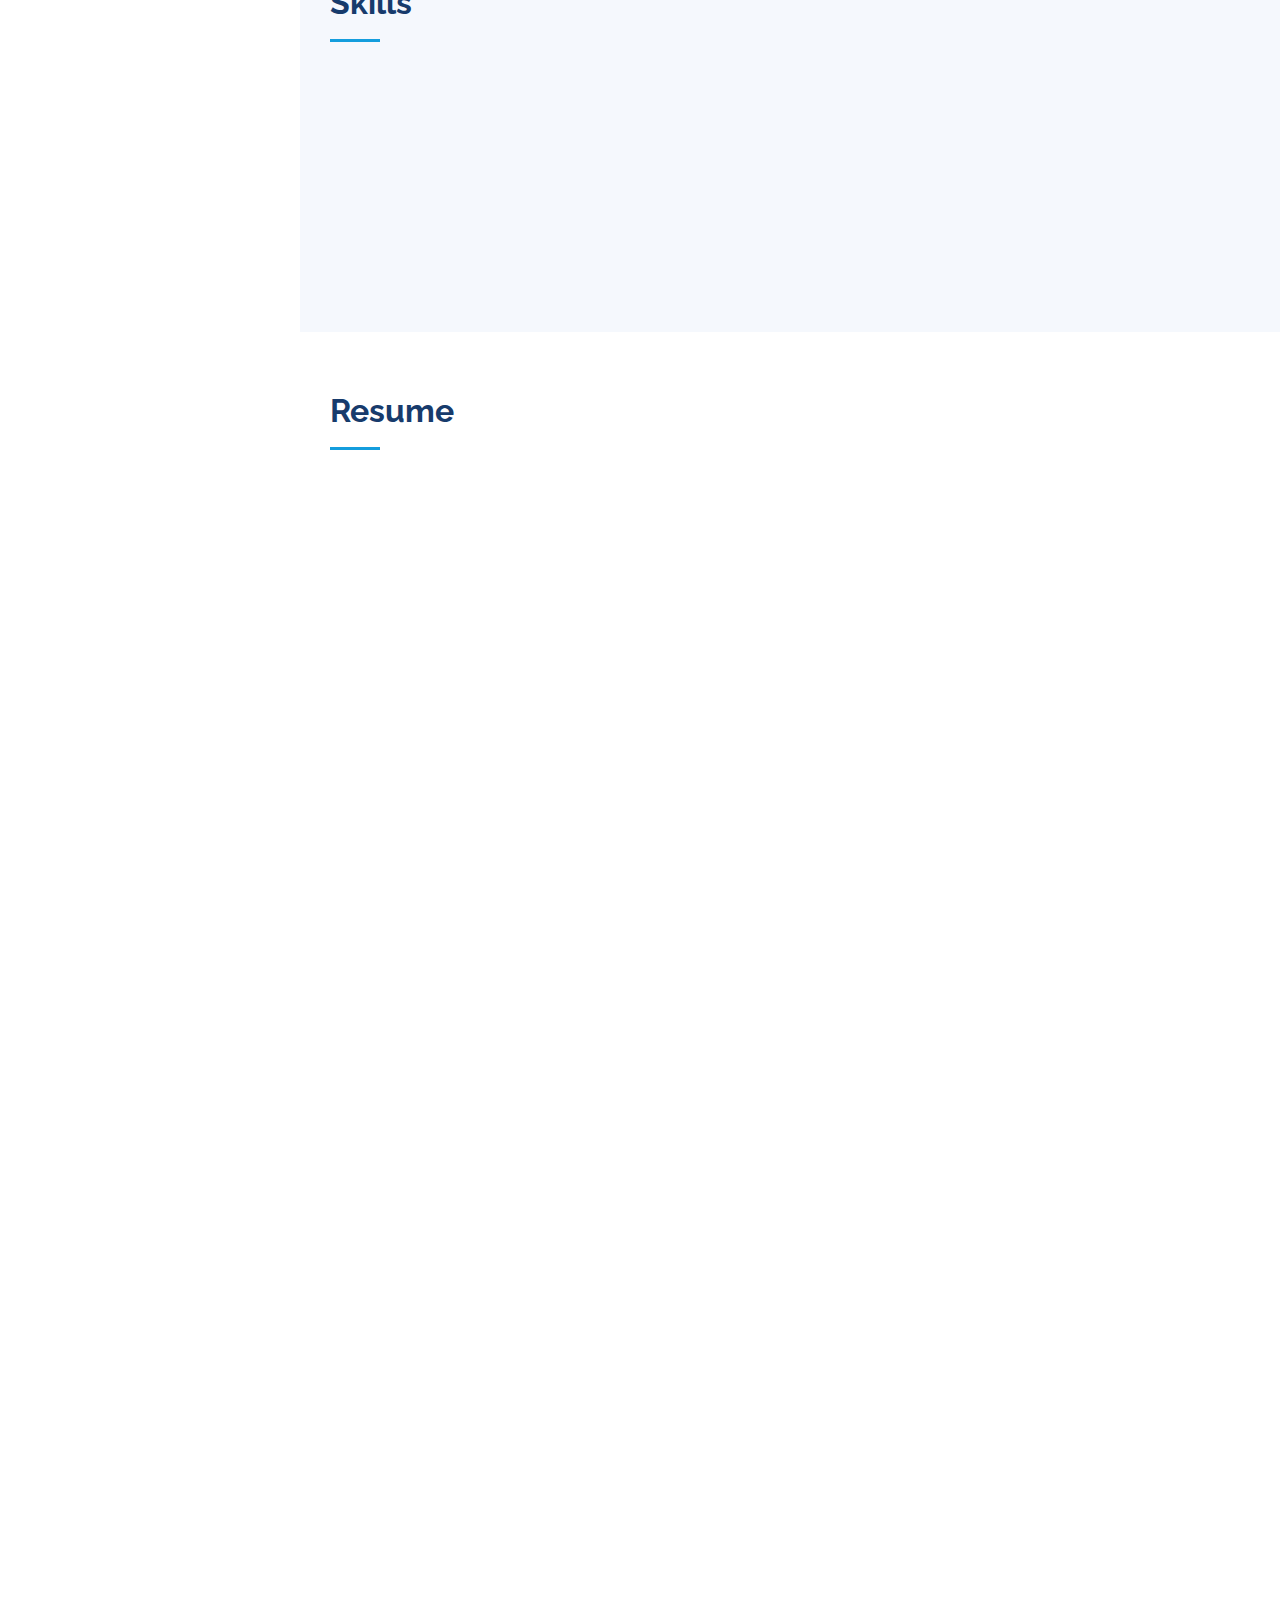
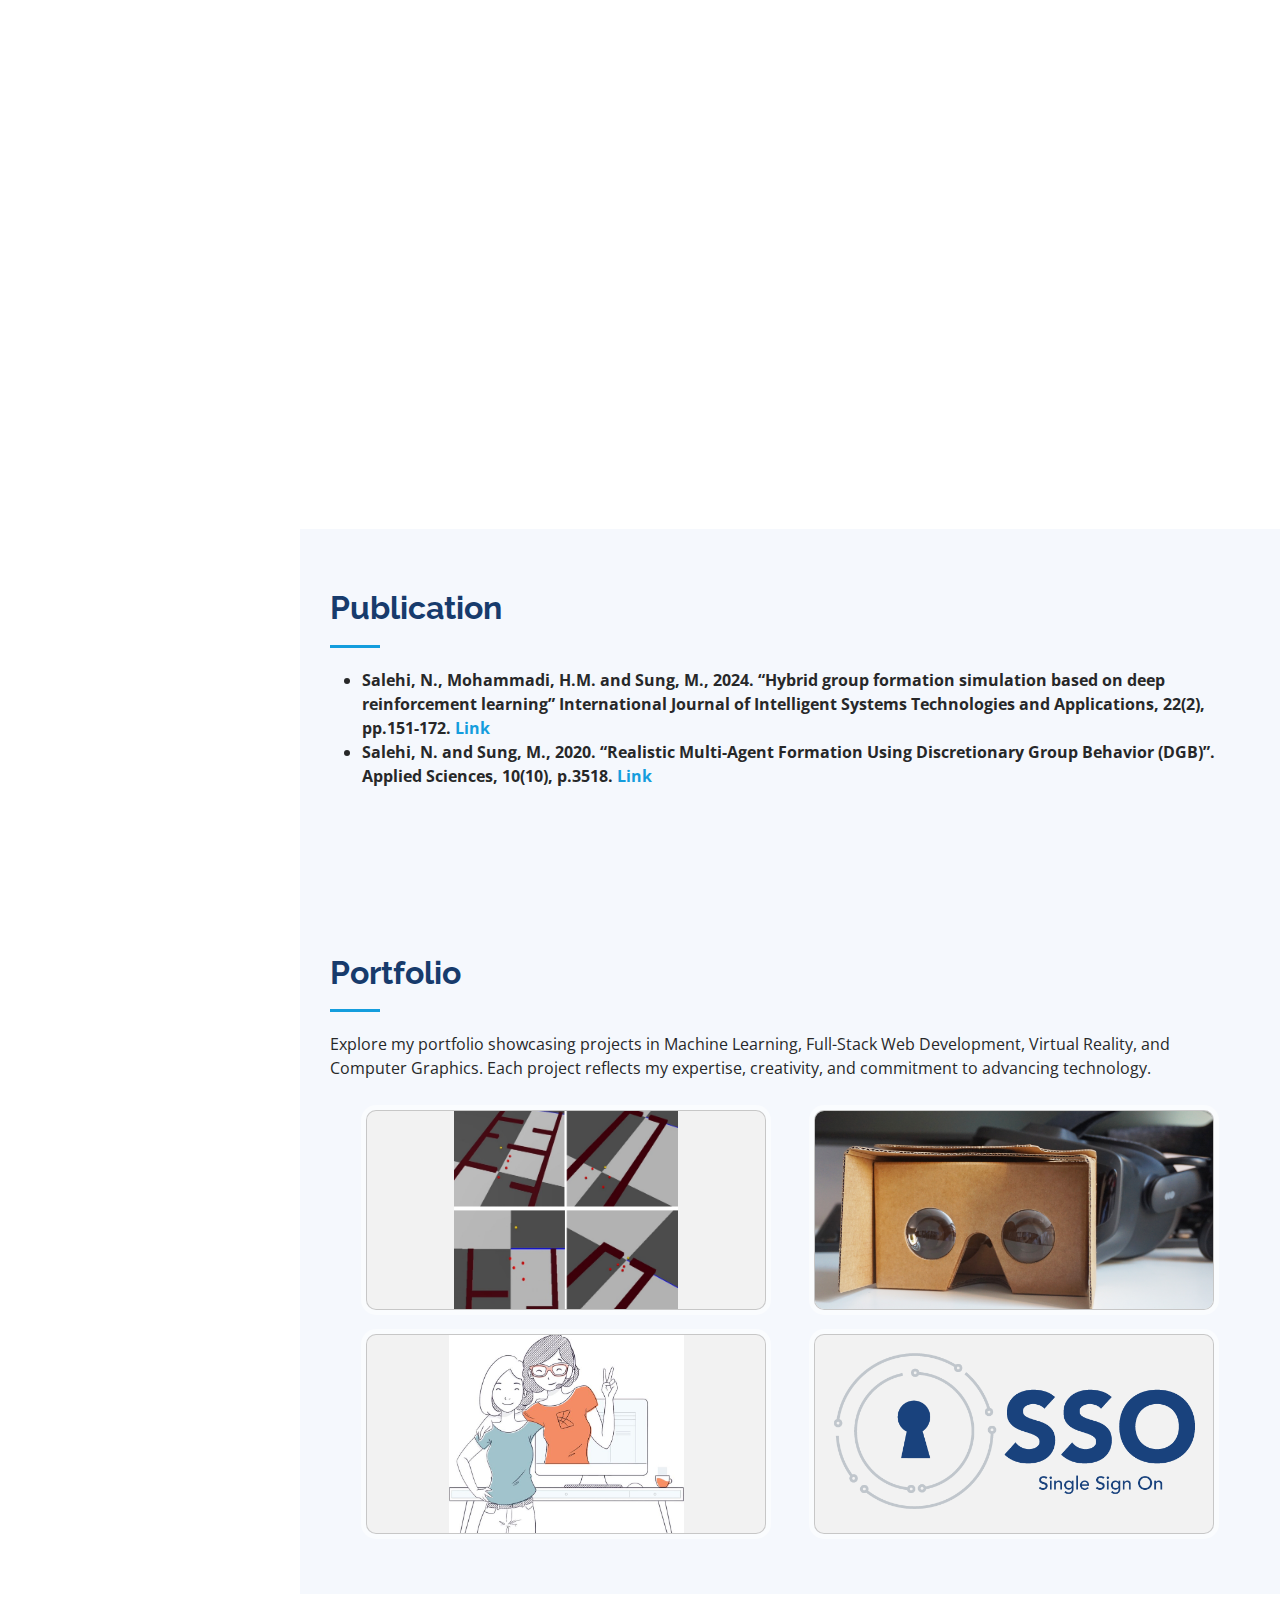
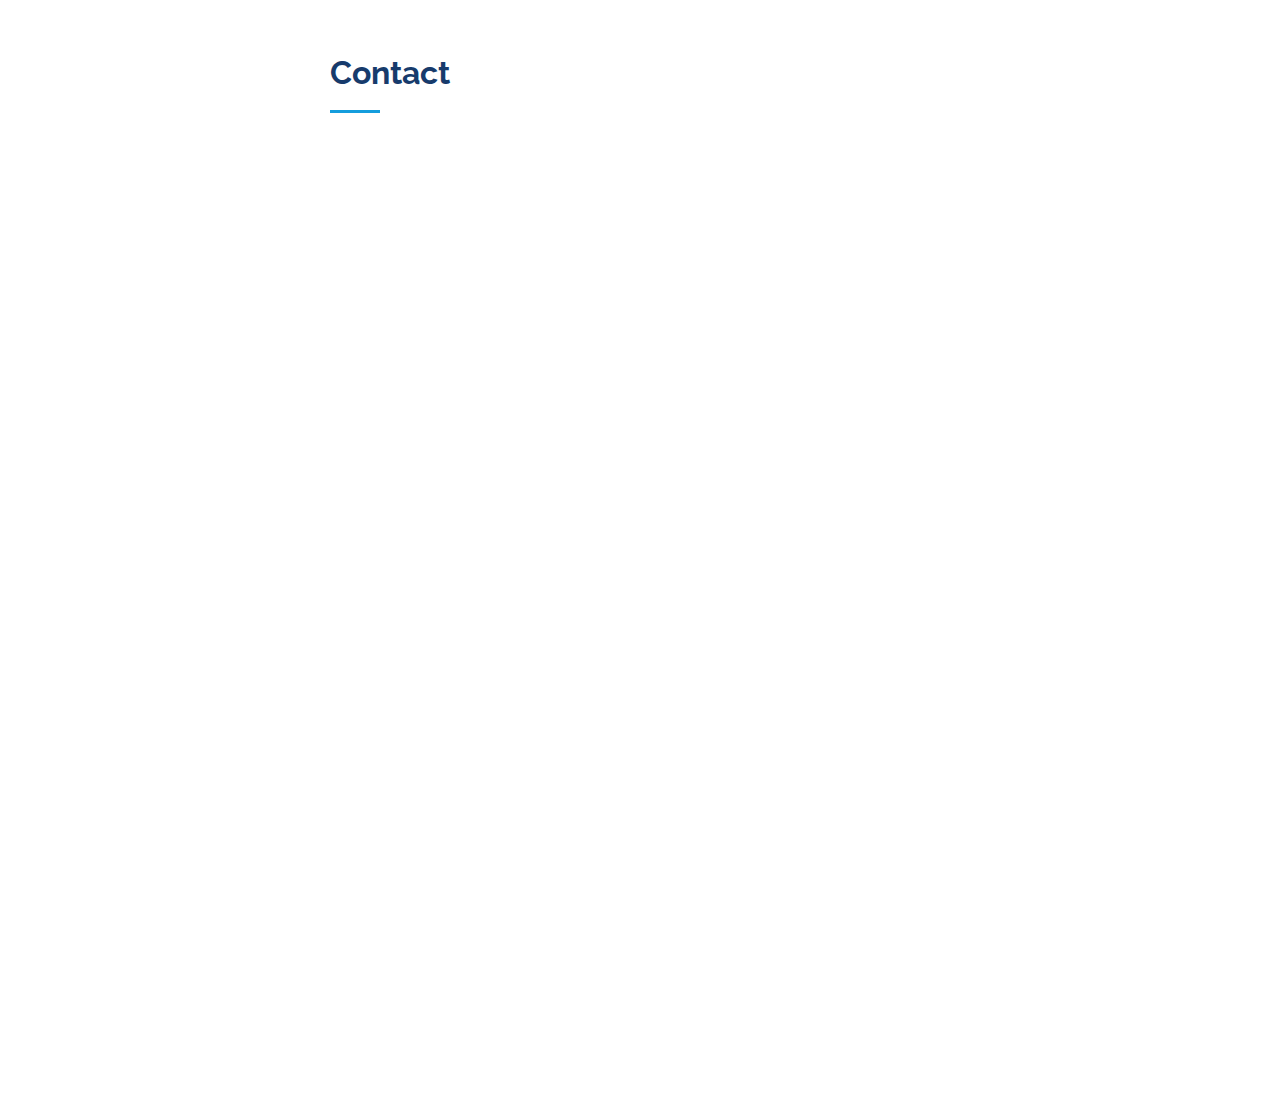
==== commit 38ed7855: "Update index.html" ====
--- a/index.html
+++ b/index.html
@@ -426,7 +426,7 @@
             </div>
           </div>
         </div>
-        <br>
+       <!-- <br>
        <div class="row justify-content-md-center">
            <div class="card col col-lg-2">
             <img class="port-img" src="assets/img/splunk.png" alt="Splunk Initiation">
@@ -435,7 +435,7 @@
               <p class="card__description">This Software is used to search, filter, and analyze systems logs. (Linux, SPL)</p>
             </div>
           </div>
-       </div>
+       </div> -->
       </div>
     </section> 
 
